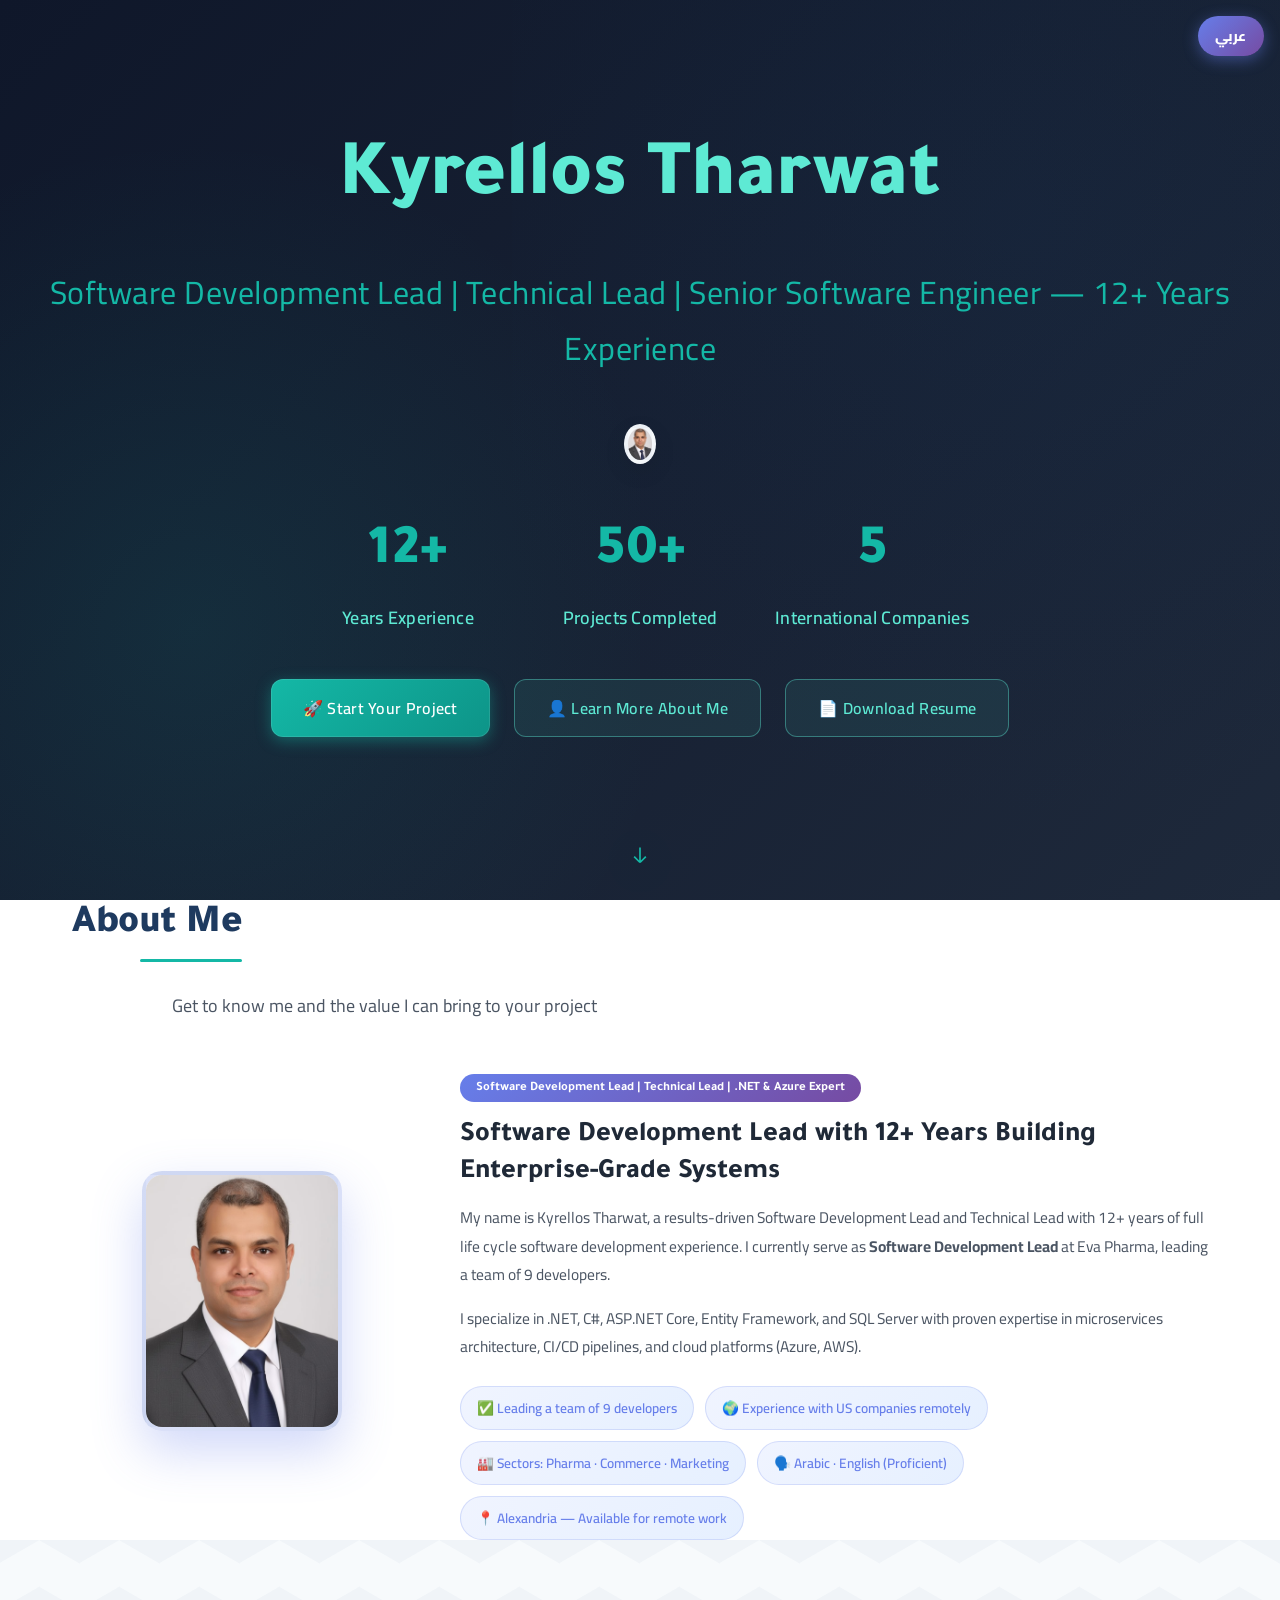
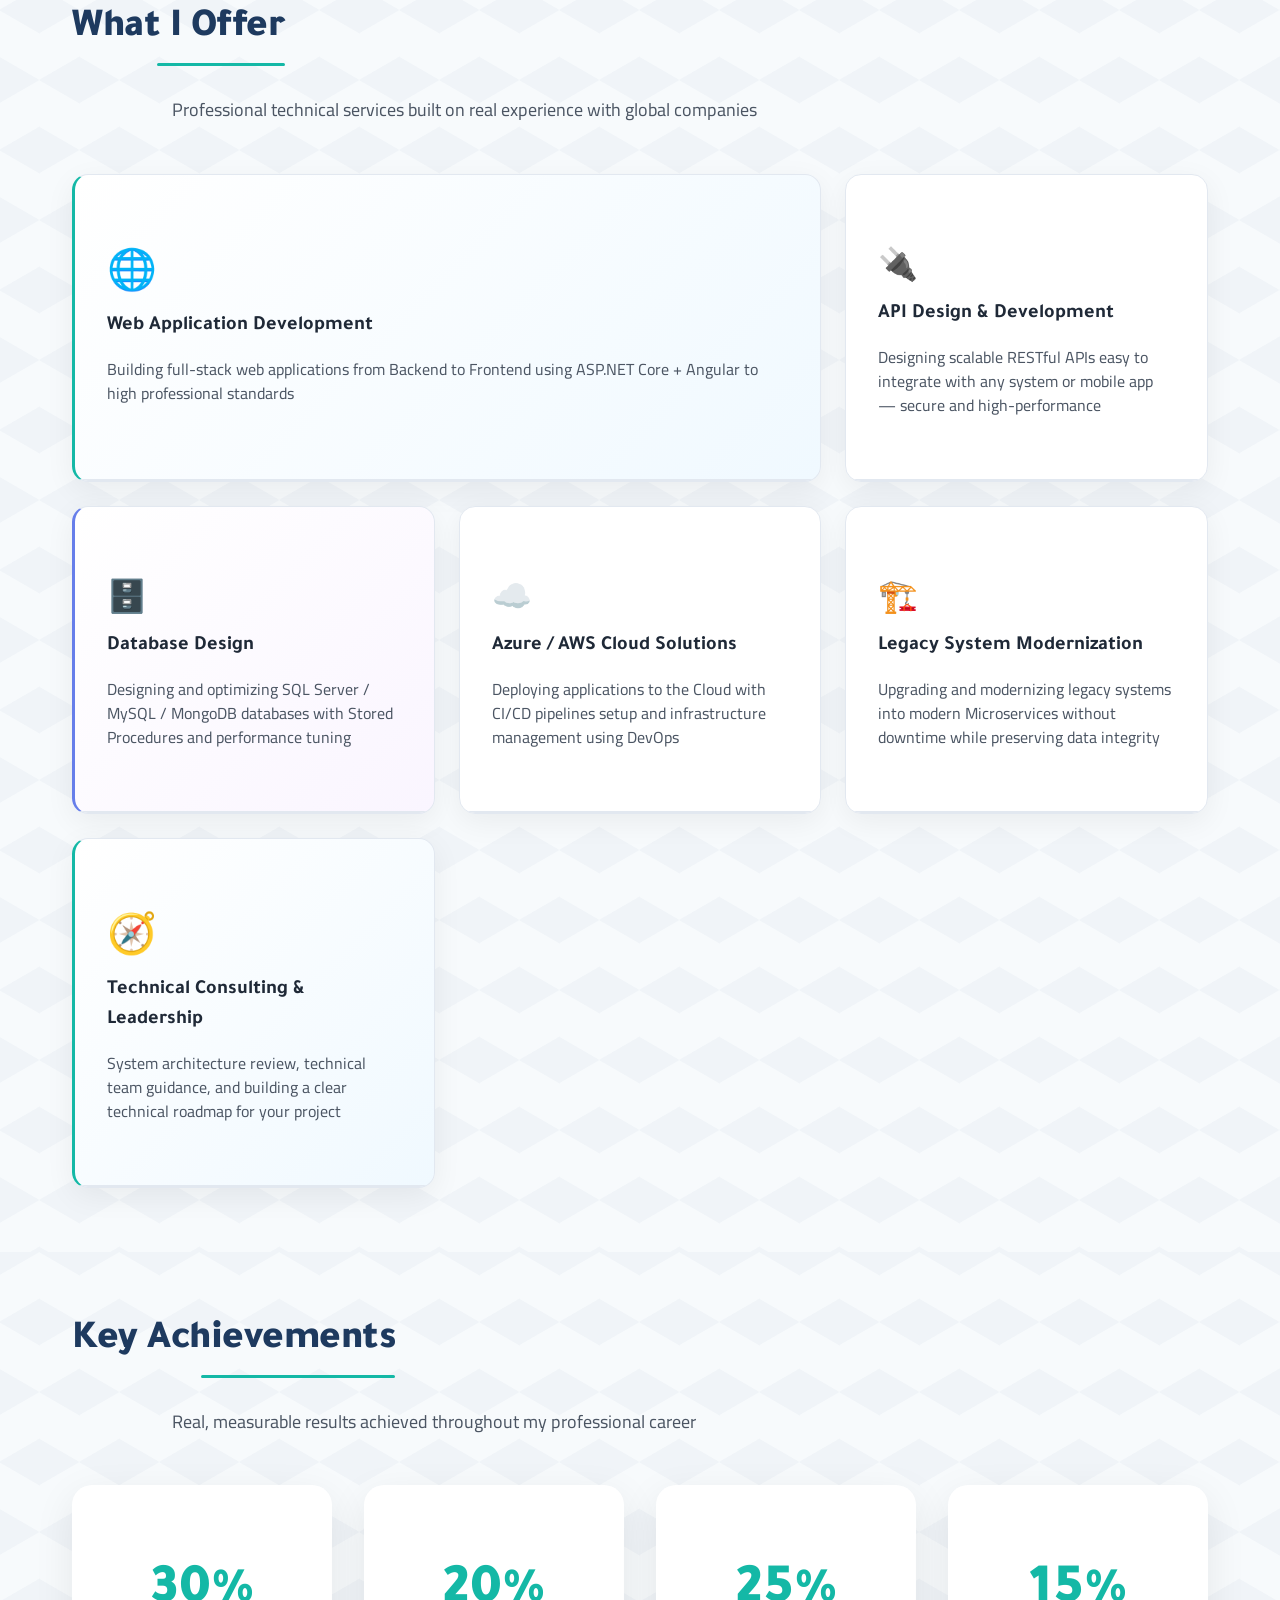
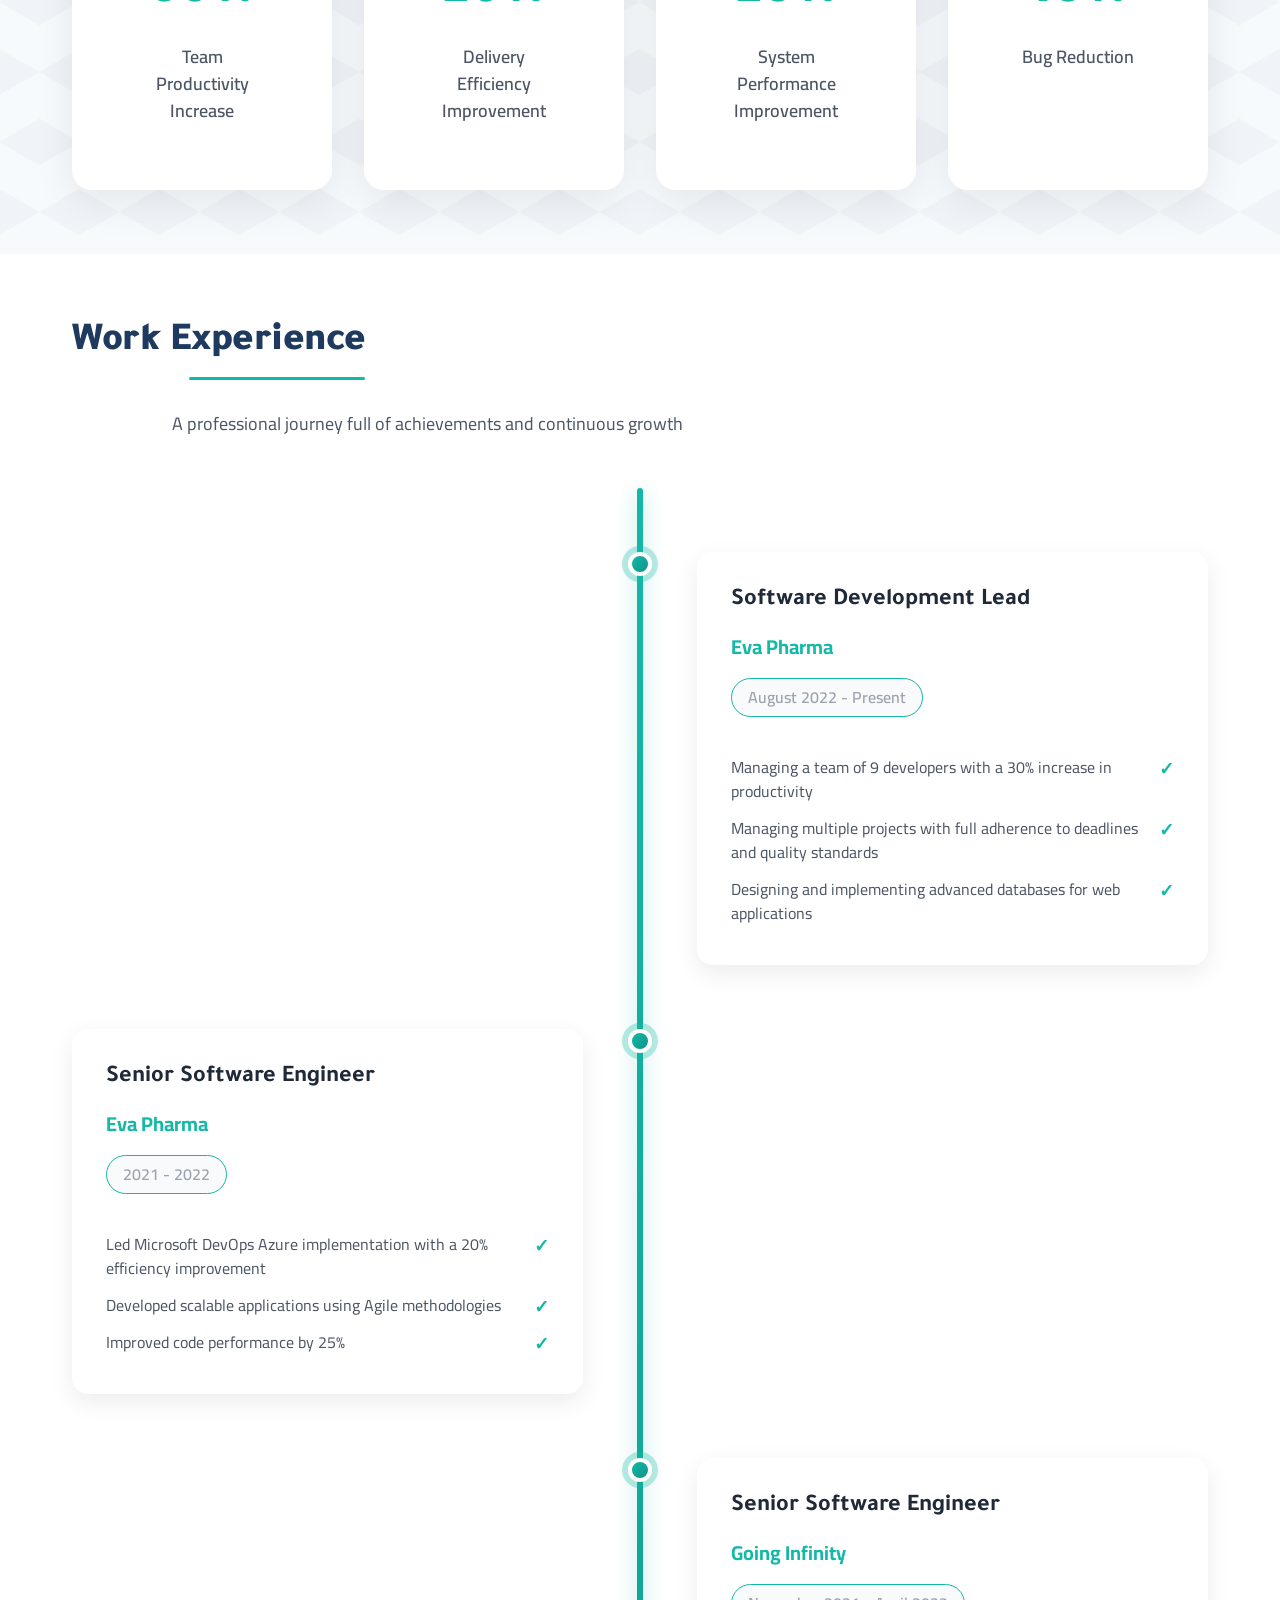
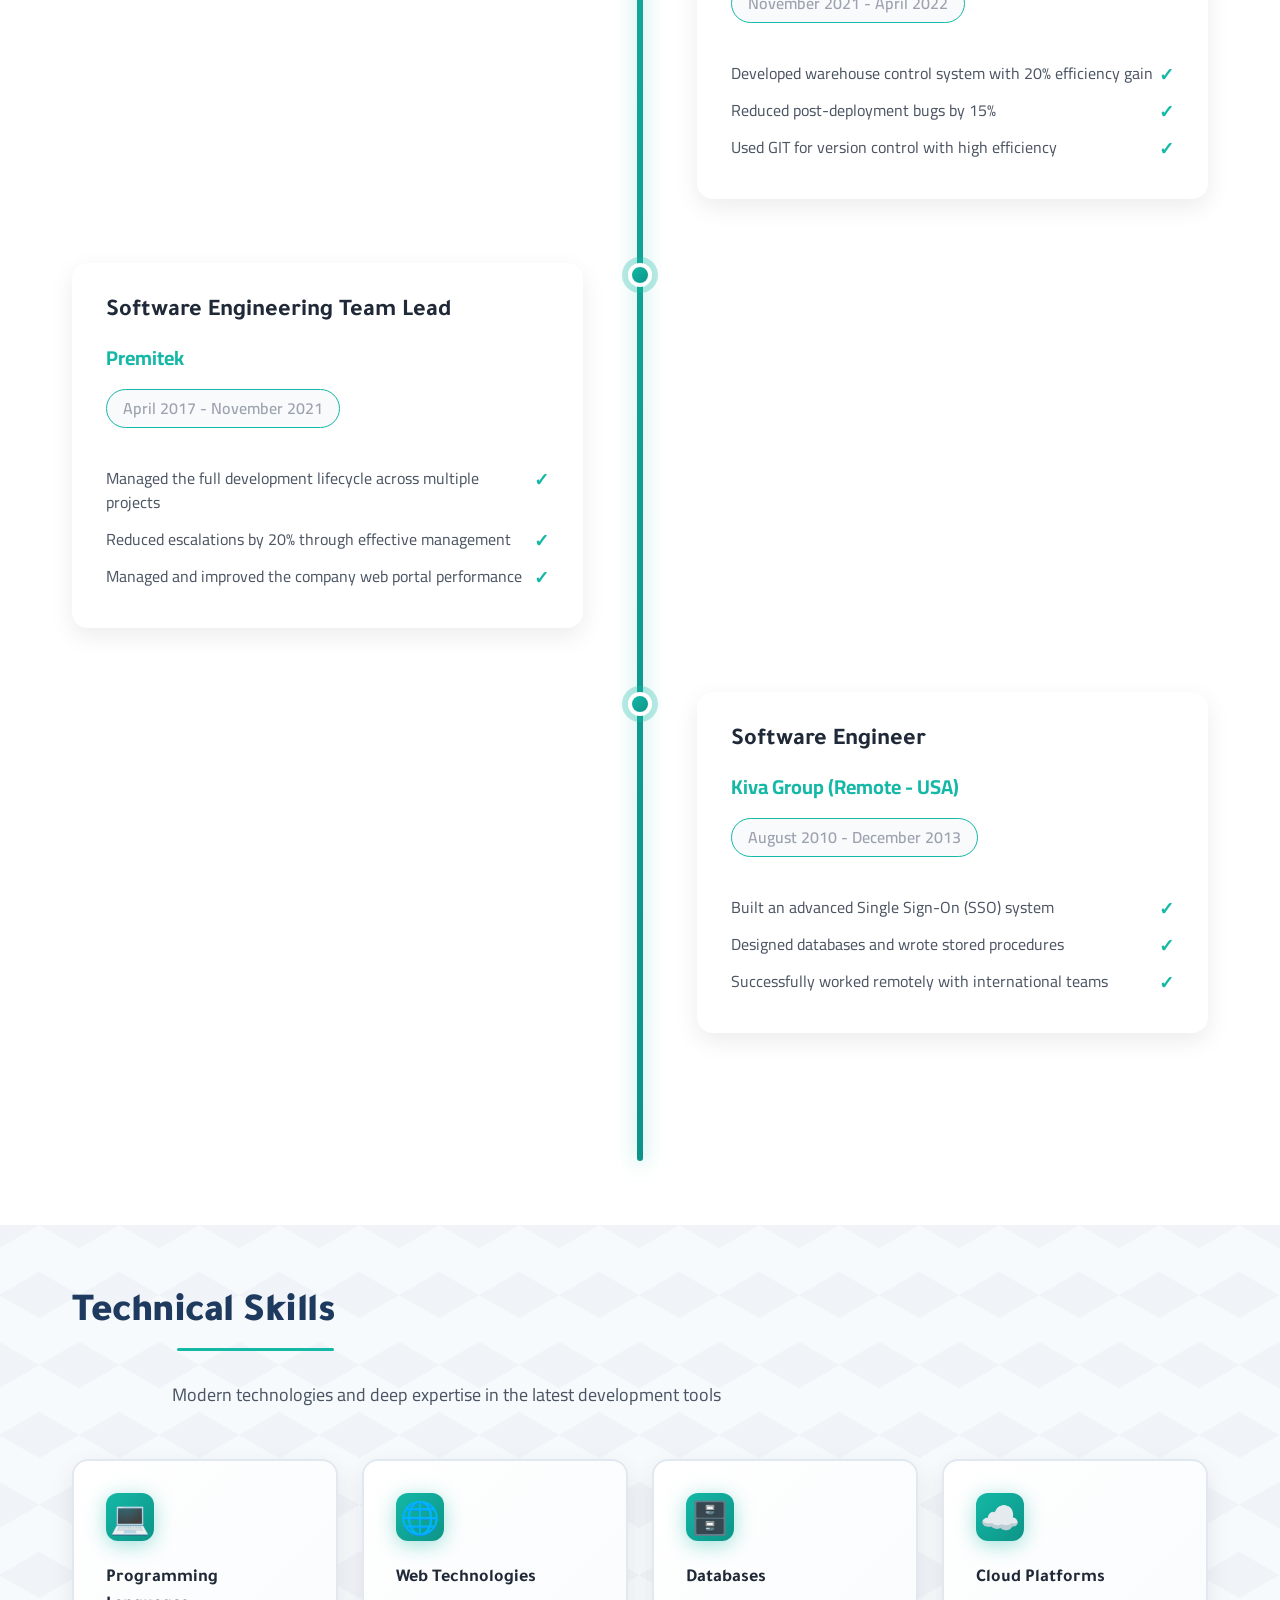
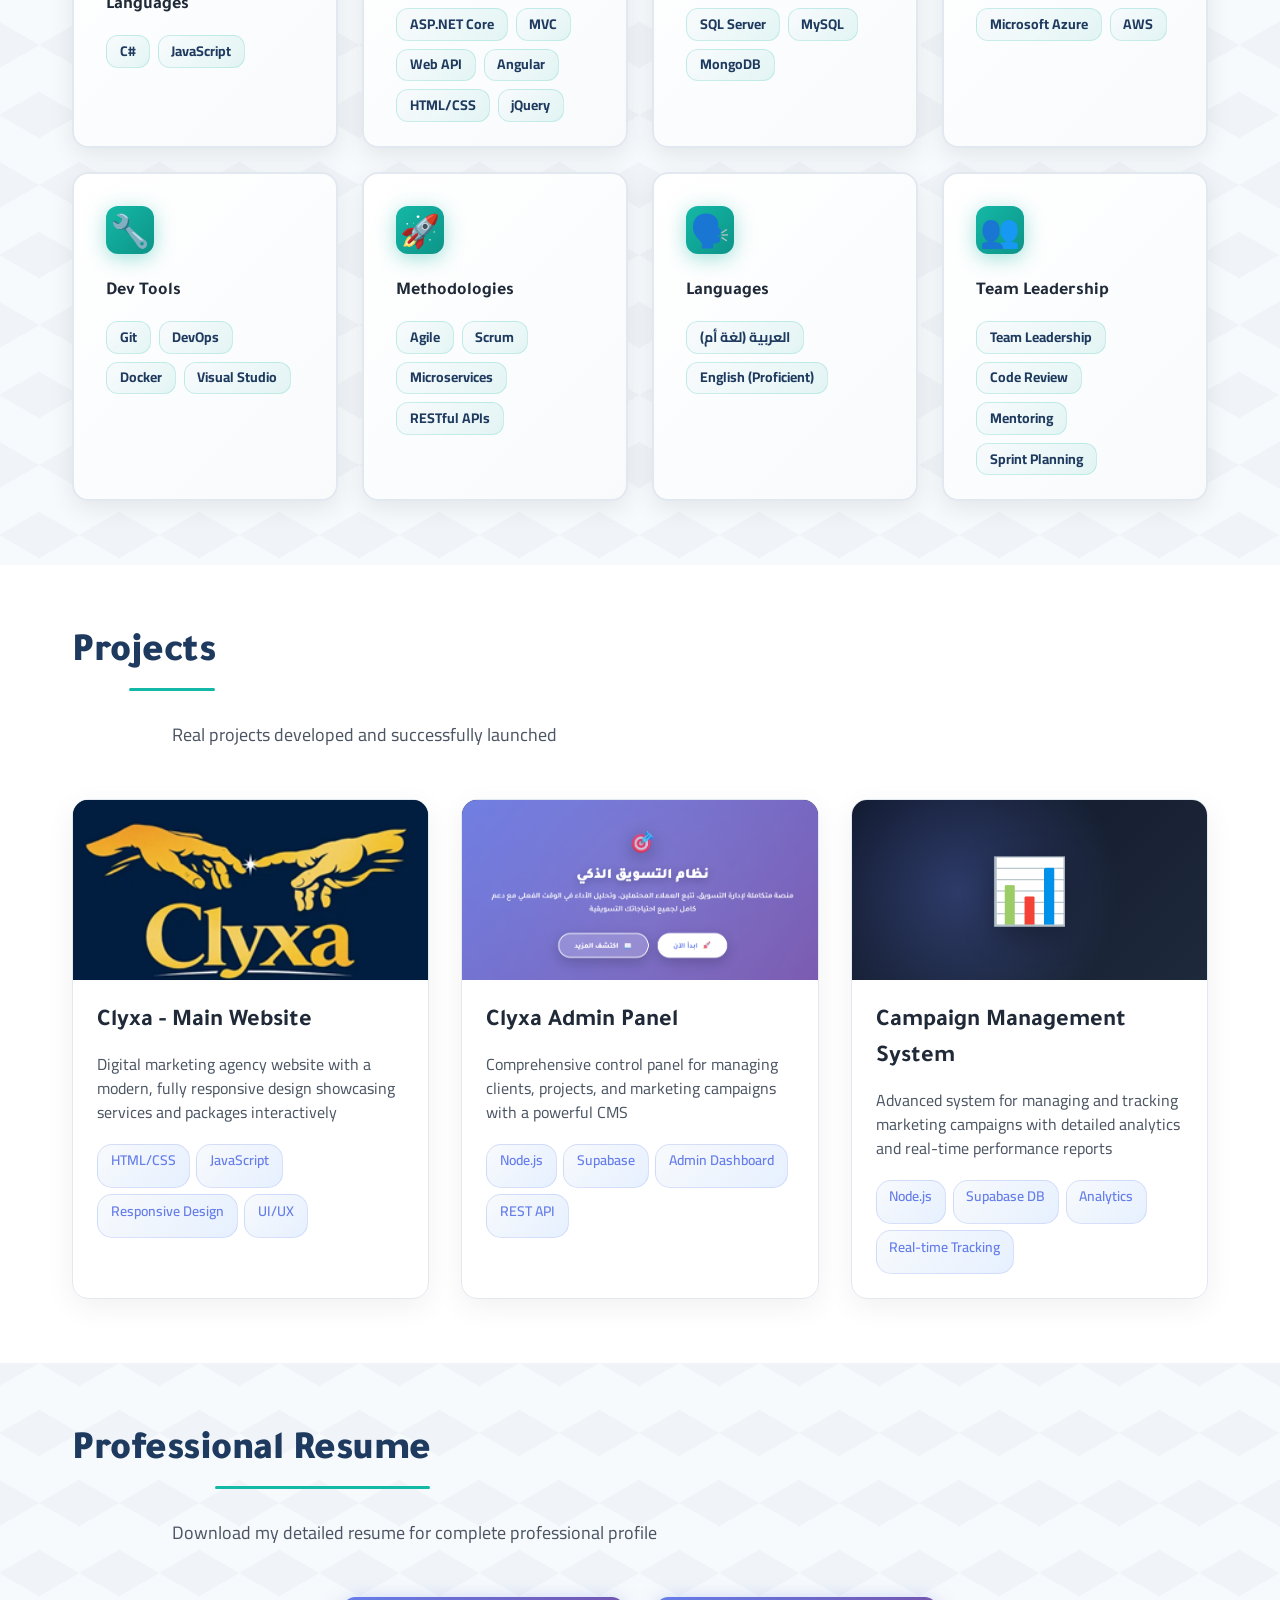
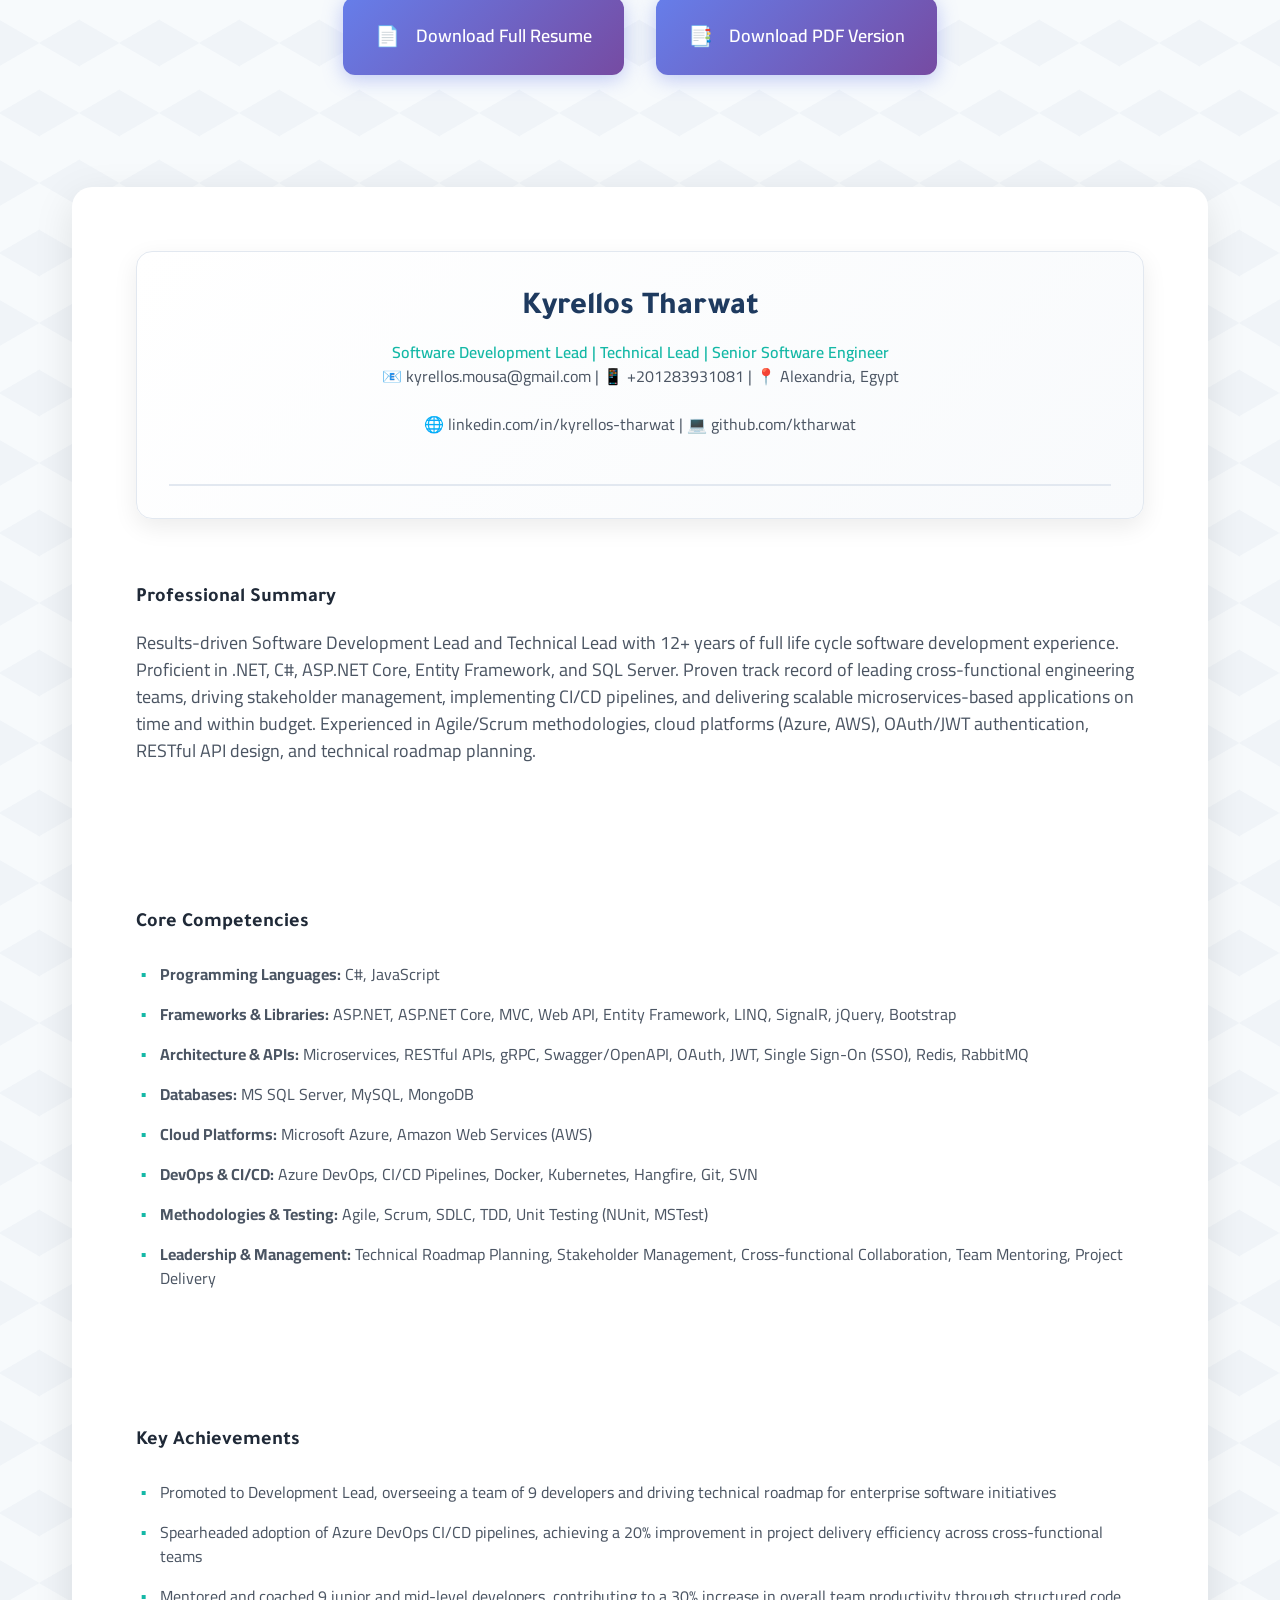
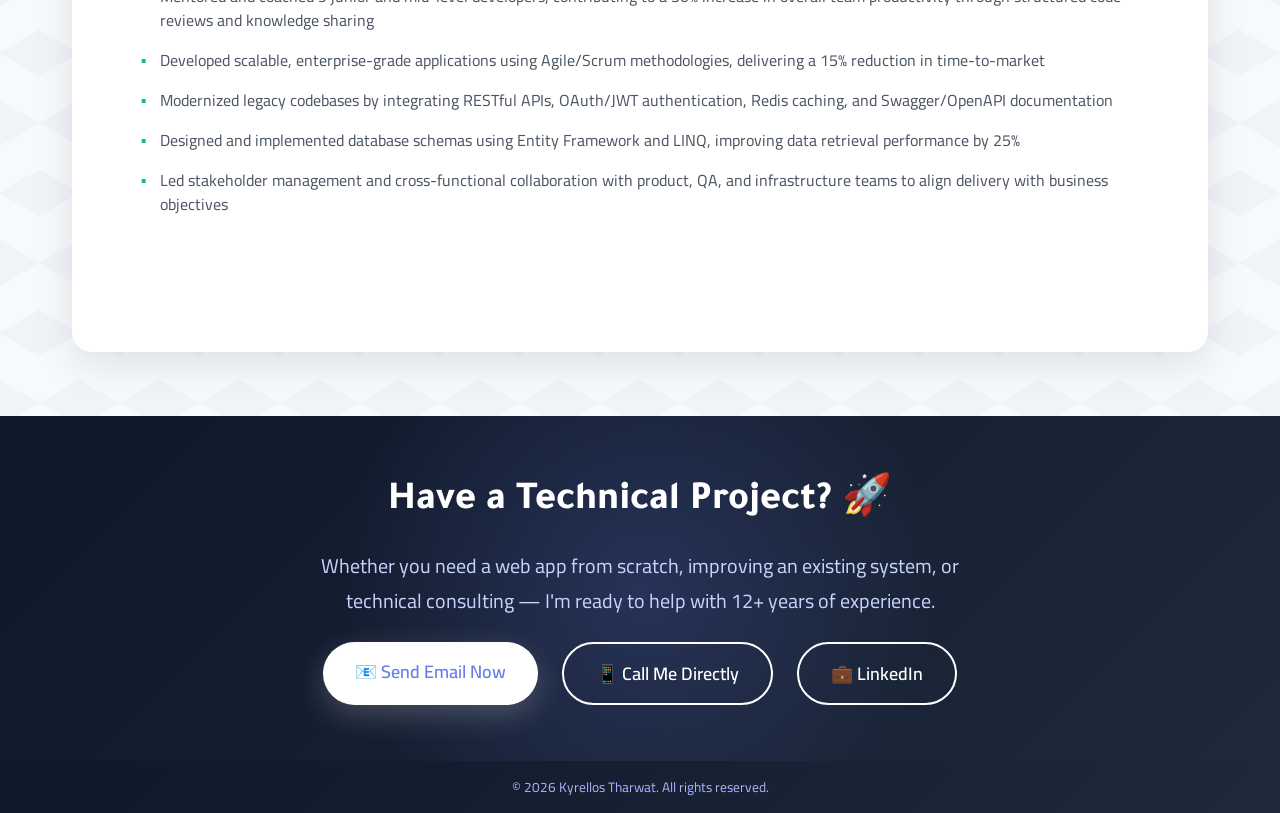
==== index.html @ d569a68e "Rename portfolio.html to index.html for GitHub Pages deployment - Remove gh-pages branch - Configure" ====
<!DOCTYPE html>
<html lang="en" dir="ltr">
<head>
    <meta charset="UTF-8">
    <meta name="viewport" content="width=device-width, initial-scale=1.0">
    <title>Kyrellos Tharwat - Software Engineer</title>
    <link rel="preconnect" href="https://fonts.googleapis.com">
    <link rel="preconnect" href="https://fonts.gstatic.com" crossorigin>
    <link href="https://fonts.googleapis.com/css2?family=Cairo:wght@300;400;600;700;900&family=Tajawal:wght@300;400;500;700;800&display=swap" rel="stylesheet">
    <style>
        * {
            margin: 0;
            padding: 0;
            box-sizing: border-box;
        }

        /* Skip Link - Accessibility */
        .skip-link {
            position: absolute;
            top: -100%;
            left: 50%;
            transform: translateX(-50%);
            background: var(--primary-gradient);
            color: var(--white);
            padding: 0.75rem 1.5rem;
            border-radius: 0 0 var(--radius-md) var(--radius-md);
            font-weight: 600;
            text-decoration: none;
            z-index: 10000;
            transition: top 0.3s ease;
            box-shadow: var(--shadow-accent);
        }
        
        .skip-link:focus {
            top: 0;
            outline: none;
        }

        /* Typography System */
        :root {
            /* Font Families */
            --font-primary: 'Cairo', sans-serif;
            --font-display: 'Tajawal', sans-serif;
            
            /* Type Scale - Fluid with clamp */
            --text-xs: clamp(0.75rem, 0.7rem + 0.25vw, 0.875rem);
            --text-sm: clamp(0.875rem, 0.8rem + 0.375vw, 1rem);
            --text-base: clamp(1rem, 0.9rem + 0.5vw, 1.125rem);
            --text-lg: clamp(1.125rem, 1rem + 0.625vw, 1.25rem);
            --text-xl: clamp(1.25rem, 1.1rem + 0.75vw, 1.5rem);
            --text-2xl: clamp(1.5rem, 1.3rem + 1vw, 2rem);
            --text-3xl: clamp(2rem, 1.7rem + 1.5vw, 2.5rem);
            --text-4xl: clamp(2.5rem, 2rem + 2.5vw, 3.5rem);
            --text-5xl: clamp(3.5rem, 2.8rem + 3.5vw, 5rem);
            
            /* Font Weights */
            --font-light: 300;
            --font-normal: 400;
            --font-medium: 600;
            --font-semibold: 700;
            --font-bold: 800;
            --font-black: 900;
            
            /* Line Heights */
            --leading-tight: 1.25;
            --leading-normal: 1.5;
            --leading-relaxed: 1.75;
            
            /* Spacing System */
            --space-xs: 0.5rem;
            --space-sm: 1rem;
            --space-md: 1.5rem;
            --space-lg: 2rem;
            --space-xl: 3rem;
            --space-2xl: 4rem;
            --space-3xl: 6rem;
            
            /* Border Radius System */
            --radius-sm: 8px;
            --radius-md: 12px;
            --radius-lg: 16px;
            --radius-xl: 20px;
            --radius-2xl: 24px;
            --radius-full: 50%;
            
            /* Shadow System */
            --shadow-sm: 0 1px 2px rgba(0, 0, 0, 0.05);
            --shadow-md: 0 4px 6px rgba(0, 0, 0, 0.07);
            --shadow-lg: 0 8px 25px rgba(0, 0, 0, 0.08);
            --shadow-xl: 0 12px 40px rgba(0, 0, 0, 0.1);
            --shadow-2xl: 0 18px 48px rgba(0, 0, 0, 0.12);
            --shadow-accent: 0 4px 20px rgba(102, 126, 234, 0.4);
            --shadow-teal: 0 4px 20px rgba(20, 184, 166, 0.4);
            --shadow-hover: 0 8px 30px rgba(20, 184, 166, 0.15);
            
            /* Additional Color Tokens */
            --error-color: #dc2626;
            --error-bg: #fef2f2;
            --warning-color: #f59e0b;
            --warning-bg: #fef3c7;
            --success-color: #10b981;
            --success-bg: #d1fae5;
            
            /* Size Tokens */
            --size-xs: clamp(0.75rem, 0.7rem + 0.25vw, 0.875rem);
            --size-sm: clamp(1rem, 0.9rem + 0.5vw, 1.25rem);
            --size-md: clamp(1.5rem, 1.3rem + 1vw, 2rem);
            --size-lg: clamp(2rem, 1.7rem + 1.5vw, 2.5rem);
            --size-xl: clamp(3rem, 2.5rem + 2.5vw, 4rem);
            
            /* Color System */
            --primary-purple: #667eea;
            --primary-blue: #764ba2;
            --primary-navy: #1e3a5f;
            --accent-teal: #14b8a6;
            --accent-light: #5eead4;
            --white: #ffffff;
            --text-primary: #1f2937;
            --text-secondary: #4b5563;
            --text-light: #9ca3af;
            --bg-light: #f8fafc;
            --border-color: #e2e8f0;
            
            /* Gradients */
            --gradient-accent: linear-gradient(135deg, var(--accent-teal) 0%, #0d9488 100%);
            --primary-gradient: linear-gradient(135deg, var(--primary-purple) 0%, var(--primary-blue) 100%);
            --dark-gradient: linear-gradient(135deg, #0f172a 0%, #1e293b 100%);
        }

        body {
            font-family: var(--font-primary);
            line-height: var(--leading-normal);
            color: var(--text-primary);
            background: var(--white);
            overflow-x: hidden;
            font-size: var(--text-base);
        }

        /* Hero Section */
        .hero {
            background: var(--dark-gradient);
            min-height: 100vh;
            display: flex;
            align-items: center;
            justify-content: center;
            position: relative;
            overflow: hidden;
            padding: var(--space-lg) var(--space-lg) var(--space-2xl);
        }

        .hero::before,
        .hero::after {
            pointer-events: none;
        }

        .hero::before {
            content: '';
            position: absolute;
            top: -50%;
            right: -20%;
            width: 80%;
            height: 150%;
            background: radial-gradient(circle, rgba(20, 54, 93, 0.15) 0%, transparent 70%);
            animation: float 20s ease-in-out infinite;
        }

        .hero::after {
            content: '';
            position: absolute;
            bottom: -30%;
            left: -20%;
            width: 70%;
            height: 120%;
            background: radial-gradient(circle, rgba(20, 184, 166, 0.1) 0%, transparent 70%);
            animation: float 25s ease-in-out infinite reverse;
        }

        @keyframes float {
            0%, 100% { transform: translate(0, 0) rotate(0deg); }
            25% { transform: translate(5%, 5%) rotate(1deg); }
            50% { transform: translate(0, 10%) rotate(2deg); }
            75% { transform: translate(-5%, 5%) rotate(1deg); }
        }

        @media (prefers-reduced-motion: reduce) {
            .hero::before,
            .hero::after {
                animation: none;
            }
            * {
                animation-duration: 0.01ms !important;
                animation-iteration-count: 1 !important;
                transition-duration: 0.01ms !important;
            }
        }

        .hero-content {
            max-width: 1200px;
            text-align: center;
            position: relative;
            z-index: 10;
            animation: fadeInUp 1s ease-out;
            will-change: transform, opacity;
        }

        @keyframes fadeInUp {
            from {
                opacity: 0;
                transform: translateY(30px);
            }
            to {
                opacity: 1;
                transform: translateY(0);
            }
        }

        .hero img {
            width: var(--size-md);
            height: var(--size-lg);
            border-radius: 50%;
            margin: var(--space-sm) auto;
            display: block;
            border: 4px solid rgba(255, 255, 255, 0.2);
            box-shadow: var(--shadow-lg);
            object-fit: cover;
            transition: all 0.3s ease;
        }

        .hero img:hover {
            transform: translateY(-1px);
            box-shadow: var(--shadow-xl);
        }

        .hero h1 {
            color: var(--accent-light);
            font-size: var(--text-5xl);
            font-weight: var(--font-black);
            line-height: var(--leading-tight);
            margin-bottom: var(--space-lg);
            animation: entrance 1.2s ease-out;
            font-family: var(--font-display);
        }

        @keyframes entrance {
            from {
                opacity: 0;
                transform: translateY(50px);
            }
            to {
                opacity: 1;
                transform: translateY(0);
            }
        }

        .hero .subtitle {
            font-size: var(--text-2xl);
            color: var(--accent-teal);
            margin-bottom: var(--space-xl);
            font-weight: var(--font-normal);
            opacity: 0;
            animation: fadeIn 1s ease-out 0.4s forwards;
            letter-spacing: 0.5px;
            line-height: var(--leading-relaxed);
        }

        @keyframes fadeIn {
            to { opacity: 1; }
        }

        .hero .stats {
            display: flex;
            justify-content: center;
            gap: var(--space-lg);
            flex-wrap: wrap;
            margin: var(--space-xl) 0;
            opacity: 0;
            animation: statsEntrance 1s ease-out 0.8s forwards;
        }

        @keyframes statsEntrance {
            from {
                opacity: 0;
                transform: translateY(40px);
            }
            to {
                opacity: 1;
                transform: translateY(0);
            }
        }

        .stat-item {
            text-align: center;
            min-width: 0;
            flex: 1;
            max-width: 200px;
        }

        .stat-number {
            font-size: var(--text-4xl);
            font-weight: var(--font-black);
            color: var(--accent-teal);
            font-family: var(--font-display);
            display: block;
            margin-bottom: var(--space-xs);
        }

        .stat-label {
            color: var(--accent-light);
            font-size: var(--text-base);
            margin-top: var(--space-xs);
            font-weight: var(--font-medium);
            letter-spacing: 0.3px;
        }

        .scroll-indicator {
            position: absolute;
            bottom: var(--space-lg);
            left: 50%;
            transform: translateX(-50%);
            animation: bounce 1.5s ease-out infinite alternate;
            z-index: 20;
            cursor: pointer;
            background: none;
            border: none;
            padding: 0;
        }
        
        .scroll-indicator:focus {
            outline: 2px solid var(--accent-teal);
            outline-offset: var(--space-xs);
        }

        @keyframes bounce {
            0% { transform: translateX(-50%) translateY(0); opacity: 1; }
            100% { transform: translateX(-50%) translateY(8px); opacity: 0.6; }
        }

        .scroll-indicator svg {
            width: var(--size-sm);
            height: var(--size-sm);
            stroke: var(--accent-teal);
            filter: drop-shadow(var(--shadow-teal));
        }

        /* Text Overflow Handling */
        .text-truncate {
            overflow: hidden;
            text-overflow: ellipsis;
            white-space: nowrap;
        }

        .text-clamp {
            display: -webkit-box;
            display: -moz-box;
            display: box;
            -webkit-line-clamp: 2;
            -moz-line-clamp: 2;
            line-clamp: 2;
            -webkit-box-orient: vertical;
            -moz-box-orient: vertical;
            box-orient: vertical;
            overflow: hidden;
        }

        .text-wrap {
            word-wrap: break-word;
            overflow-wrap: break-word;
            hyphens: auto;
        }

        /* Hardening: Text Overflow Protection */
        .job-title, .company, .service-title, .project-title, .skill-name {
            overflow-wrap: break-word;
            word-wrap: break-word;
            hyphens: auto;
            min-width: 0;
        }

        /* Hardening: i18n Text Expansion Support */
        .hero-btn, .btn, .service-card, .skill-tag, .project-tag {
            min-width: fit-content;
        }

        .hero-buttons, .cta-buttons {
            flex-wrap: wrap;
            gap: var(--space-sm);
        }

        /* Component Pattern Consistency */
        .card-base {
            background: var(--white);
            border-radius: var(--radius-lg);
            padding: var(--space-lg);
            box-shadow: var(--shadow-lg);
            border: 1px solid var(--border-color);
            transition: all 0.4s cubic-bezier(0.175, 0.885, 0.32, 1.275);
            position: relative;
            overflow: hidden;
            transform: translateY(0);
            will-change: transform, box-shadow;
        }

        .card-base:hover {
            transform: translateY(-4px);
            box-shadow: 0 18px 42px rgba(20, 184, 166, 0.15);
            border-color: var(--accent-teal);
        }

        .card-base:focus-visible {
            outline: 2px solid var(--accent-teal);
            outline-offset: 2px;
        }

        .card-gradient {
            background: linear-gradient(135deg, var(--white) 0%, var(--bg-light) 100%);
        }

        .card-accent-left {
            border-left: 3px solid var(--accent-teal);
        }

        .card-accent-left.purple {
            border-left-color: var(--primary-purple);
        }

        .card-accent-top {
            border-top: 3px solid var(--accent-teal);
        }

        .card-accent-top.purple {
            border-top-color: var(--primary-purple);
        }

        /* Hardening: RTL Layout Resilience */
        [dir="rtl"] .section-title::after {
            right: auto;
            left: 0;
        }

        [dir="rtl"] .timeline-item:nth-child(even) .timeline-content {
            margin-right: 0;
            margin-left: auto;
        }

        [dir="rtl"] .timeline-item:nth-child(odd) .timeline-content {
            margin-left: 0;
            margin-right: auto;
        }

        [dir="rtl"] .service-card,
        [dir="rtl"] .skill-card {
            border-left: none;
            border-right: 3px solid var(--accent-teal);
        }

        [dir="rtl"] .service-card:nth-child(3) {
            border-right-color: var(--primary-purple);
        }

        /* Hardening: Image Error States */
        img {
            background: linear-gradient(135deg, var(--bg-light) 0%, var(--border-color) 100%);
            color: transparent;
        }

        img[alt]::before {
            content: attr(alt);
            display: block;
            padding: var(--space-sm);
            font-size: var(--text-sm);
            color: var(--text-secondary);
            text-align: center;
        }

        /* Hardening: Content Constraints */
        .container {
            max-width: 1200px;
            margin: 0 auto;
            padding: 0 var(--space-lg);
            width: 100%;
        }

        section {
            padding: var(--space-2xl) 0;
        }

        /* Hardening: Focus Visible for Accessibility */
        :focus:not(:focus-visible) {
            outline: none;
        }

        :focus-visible {
            outline: 2px solid var(--accent-teal);
            outline-offset: 2px;
        }

        /* Hardening: Print Styles */
        @media print {
            .hero::before, .hero::after,
            .scroll-indicator, #lang-toggle,
            .bg-pattern {
                display: none !important;
            }
            
            .hero {
                min-height: auto;
                padding: 2rem;
                background: white;
                color: black;
            }
            
            .hero h1, .hero .subtitle {
                color: black;
            }
            
            .timeline-content, .skill-card, .achievement-card {
                break-inside: avoid;
                box-shadow: none;
                border: 1px solid var(--border-color);
            }
        }

        /* Hardening: High Contrast Mode Support */
        @media (prefers-contrast: high) {
            :root {
                --accent-teal: #0d9488;
                --accent-light: #14b8a6;
                --primary-purple: #5b21b6;
                --primary-blue: #4338ca;
            }
            
            .hero-btn-outline, .btn-outline {
                border-width: 3px;
            }
            
            .skill-card, .achievement-card, .timeline-content {
                border: 2px solid currentColor;
            }
        }

        /* Hardening: Safe Area Support for Notch Devices */
        @supports (padding: max(0px)) {
            .hero, .container {
                padding-left: max(var(--space-lg), env(safe-area-inset-left));
                padding-right: max(var(--space-lg), env(safe-area-inset-right));
            }
        }

        /* Error States */
        .error-message, .loading-error {
            color: var(--error-color);
            background: var(--error-bg);
            border: 1px solid var(--error-color);
            border-radius: var(--radius-sm);
            padding: var(--space-sm);
            margin: var(--space-sm) 0;
            font-size: var(--text-sm);
            display: flex;
            align-items: center;
            gap: var(--space-xs);
        }

        .loading-error {
            background: var(--bg-light);
            border-color: var(--text-light);
            color: var(--text-secondary);
        }

        .loading-skeleton {
            background: linear-gradient(90deg, var(--bg-light) 25%, var(--border-color) 50%, var(--bg-light) 75%);
            background-size: 200% 100%;
            border-radius: var(--radius-sm);
            animation: skeleton-loading 1.5s ease-in-out infinite;
        }

        @keyframes skeleton-loading {
            0% { background-position: 200% 0; }
            100% { background-position: -200% 0; }
        }

        .section-header {
            text-align: left;
            margin-bottom: var(--space-xl);
            max-width: 800px;
        }
        
        @media (max-width: 768px) {
            .section-header {
                text-align: center;
                margin-left: auto;
                margin-right: auto;
            }
        }

        .section-title {
            font-size: var(--text-3xl);
            font-weight: var(--font-black);
            color: var(--primary-navy);
            margin-bottom: var(--space-md);
            font-family: var(--font-display);
            position: relative;
            display: inline-block;
            letter-spacing: -0.5px;
            line-height: var(--leading-tight);
        }

        .section-title::after {
            content: '';
            position: absolute;
            bottom: -12px;
            right: 0;
            width: 60%;
            height: 3px;
            background: var(--accent-teal);
            border-radius: 2px;
            transform: scaleX(0);
            animation: titleUnderline 0.6s ease-out forwards;
        }

        @keyframes titleUnderline {
            to { transform: scaleX(1); }
        }

        /* Resume Section Styling */
        .resume-section {
            padding: var(--space-2xl) 0;
        }

        .resume-content {
            display: grid;
            grid-template-columns: 1fr;
            gap: var(--space-2xl);
            margin-top: var(--space-xl);
        }

        /* Resume Download Buttons */
        .resume-download-section {
            display: flex;
            gap: var(--space-lg);
            justify-content: center;
            margin-bottom: var(--space-xl);
            flex-wrap: wrap;
        }

        .resume-download {
            display: inline-flex;
            align-items: center;
            gap: var(--space-sm);
            padding: var(--space-md) var(--space-lg);
            background: var(--primary-gradient);
            color: var(--white);
            text-decoration: none;
            border-radius: var(--radius-md);
            font-weight: 600;
            font-family: 'Cairo', sans-serif;
            transition: all 0.3s ease;
            box-shadow: var(--shadow-accent);
            min-height: 44px;
            min-width: fit-content;
        }

        .resume-download:hover {
            transform: translateY(-2px);
            box-shadow: var(--shadow-accent);
        }

        .resume-download:focus-visible {
            outline: 2px solid var(--accent-teal);
            outline-offset: var(--space-xs);
        }

        .resume-icon {
            font-size: var(--size-sm);
        }

        .resume-preview {
            background: var(--white);
            border-radius: var(--radius-xl);
            padding: var(--space-2xl);
            box-shadow: var(--shadow-xl);
        }

        .resume-card {
            background: linear-gradient(135deg, var(--white) 0%, var(--bg-light) 100%);
            border-radius: var(--radius-lg);
            padding: var(--space-lg);
            border: 1px solid var(--border-color);
            box-shadow: var(--shadow-lg);
        }

        .resume-header {
            text-align: center;
            padding-bottom: var(--space-md);
            border-bottom: 2px solid var(--border-color);
        }

        .resume-header h3 {
            font-size: var(--text-2xl);
            font-weight: var(--font-bold);
            color: var(--primary-navy);
            margin-bottom: var(--space-xs);
            font-family: var(--font-display);
        }

        .resume-title {
            color: var(--accent-teal);
            font-size: var(--text-sm);
            font-weight: var(--font-medium);
            margin: 0;
        }

        .resume-contact {
            color: var(--text-secondary);
            font-size: var(--text-sm);
            margin-bottom: var(--space-md);
        }

.resume-section h4 {
            font-size: var(--text-lg);
            font-weight: var(--font-semibold);
            color: var(--text-primary);
            margin-bottom: var(--space-sm);
            font-family: var(--font-display);
        }

        .resume-section p {
            color: var(--text-secondary);
            line-height: var(--leading-normal);
            margin-bottom: var(--space-sm);
            font-size: var(--text-base);
        }

        .resume-section ul {
            list-style: none;
            margin-left: var(--space-md);
        }

        .resume-section li {
            padding: var(--space-xs) 0;
            position: relative;
            color: var(--text-secondary);
            line-height: var(--leading-normal);
            font-size: var(--text-sm);
        }

        .resume-section li::before {
            content: '▪';
            position: absolute;
            left: -1.2rem;
            color: var(--accent-teal);
            font-weight: var(--font-bold);
        }

        .section-subtitle {
            color: var(--text-secondary);
            font-size: var(--text-base);
            max-width: 600px;
            margin: var(--space-sm) auto 0;
            line-height: var(--leading-relaxed);
        }

        /* Experience Timeline */
        .timeline {
            position: relative;
            padding: var(--space-2xl) 0;
        }

        .timeline::before {
            content: '';
            position: absolute;
            top: 0;
            right: 50%;
            width: 6px;
            height: 100%;
            background: var(--gradient-accent);
            border-radius: 3px;
            transform: translateX(50%);
            box-shadow: var(--shadow-teal);
        }

        .timeline-item {
            margin-bottom: var(--space-2xl);
            position: relative;
            opacity: 0;
            animation: slideIn 0.6s ease-out forwards;
            will-change: transform, opacity;
        }

        .timeline-item:nth-child(1) { animation-delay: 0.1s; }
        .timeline-item:nth-child(2) { animation-delay: 0.2s; }
        .timeline-item:nth-child(3) { animation-delay: 0.3s; }
        .timeline-item:nth-child(4) { animation-delay: 0.4s; }
        .timeline-item:nth-child(5) { animation-delay: 0.5s; }

        @keyframes slideIn {
            from {
                opacity: 0;
                transform: translateX(-30px);
            }
            to {
                opacity: 1;
                transform: translateX(0);
            }
        }

        .timeline-content {
            background: var(--white);
            padding: var(--space-lg);
            border-radius: var(--radius-lg);
            box-shadow: var(--shadow-lg);
            width: 45%;
            position: relative;
            transition: all 0.4s cubic-bezier(0.175, 0.885, 0.32, 1.275);
            border: 2px solid transparent;
            transform: translateY(0);
            will-change: transform, box-shadow;
        }

        .timeline-content:hover {
            transform: translateY(-6px);
            box-shadow: var(--shadow-2xl);
            border-color: var(--accent-teal);
        }

        .timeline-item:nth-child(even) .timeline-content {
            margin-right: auto;
        }

        .timeline-item:nth-child(odd) .timeline-content {
            margin-left: auto;
        }

        .timeline-dot {
            position: absolute;
            top: 0;
            right: 50%;
            transform: translateX(50%);
            width: 24px;
            height: 24px;
            background: var(--gradient-accent);
            border-radius: 50%;
            border: 4px solid var(--white);
            box-shadow: 0 0 0 6px rgba(20, 184, 166, 0.3);
            z-index: 10;
        }

        .job-title {
            font-size: var(--text-xl);
            font-weight: var(--font-semibold);
            color: var(--text-primary);
            margin-bottom: var(--space-sm);
            font-family: var(--font-display);
            line-height: var(--leading-tight);
        }

        .company {
            font-size: var(--text-lg);
            color: var(--accent-teal);
            font-weight: var(--font-semibold);
            margin-bottom: var(--space-sm);
        }

        .duration {
            font-size: var(--text-sm);
            color: var(--text-light);
            margin-bottom: var(--space-sm);
            display: inline-block;
            background: var(--bg-light);
            padding: 0.4rem var(--space-sm);
            border-radius: 20px;
            font-weight: var(--font-medium);
            border: 1px solid var(--accent-teal);
        }

        .achievements {
            list-style: none;
            margin-top: var(--space-sm);
        }

        .achievements li {
            padding: 0.4rem 0;
            padding-right: 1.3rem;
            position: relative;
            color: var(--text-secondary);
            line-height: var(--leading-normal);
            font-size: var(--text-sm);
        }

        .achievements li::before {
            content: '✓';
            position: absolute;
            right: 0;
            color: var(--accent-teal);
            font-weight: var(--font-black);
            font-size: var(--text-base);
        }

        /* Skills Section */
        .skills-grid {
            display: grid;
            grid-template-columns: repeat(4, 1fr);
            gap: var(--space-md);
            margin-top: var(--space-lg);
        }

        @media (max-width: 900px) {
            .skills-grid { grid-template-columns: repeat(2, 1fr); }
        }
        @media (max-width: 480px) {
            .skills-grid { grid-template-columns: 1fr; }
        }

        .skill-card {
            background: linear-gradient(135deg, var(--white) 0%, var(--bg-light) 100%);
            padding: var(--space-lg) var(--space-lg) var(--space-md);
            border-radius: var(--radius-lg);
            box-shadow: var(--shadow-lg);
            border: 2px solid var(--border-color);
            transition: all 0.4s cubic-bezier(0.175, 0.885, 0.32, 1.275);
            position: relative;
            overflow: hidden;
            transform: translateY(0);
            will-change: transform, box-shadow;
        }

        .skill-card::before {
            content: '';
            position: absolute;
            top: 0;
            right: 0;
            width: 100%;
            height: 4px;
            background: var(--gradient-accent);
            transform: scaleX(0);
            transform-origin: right;
            transition: transform 0.4s cubic-bezier(0.175, 0.885, 0.32, 1.275);
        }

        .skill-card:hover::before {
            transform: scaleX(1);
        }

        .skill-card:focus {
            outline: 2px solid var(--accent-teal);
            outline-offset: 2px;
        }

        .skill-card:hover {
            transform: translateY(-4px);
            box-shadow: var(--shadow-hover);
            border-color: var(--accent-teal);
        }

        .project-icon {
            font-size: var(--size-md);
            position: relative;
            z-index: 1;
            filter: drop-shadow(var(--shadow-lg));
        }

        .project-screenshot {
            width: 100%;
            height: 100%;
            object-fit: cover;
            position: absolute;
            top: 0;
            right: 0;
            z-index: 2;
        }

        .skill-icon {
            width: 48px;
            height: 48px;
            background: var(--gradient-accent);
            border-radius: var(--radius-md);
            display: flex;
            align-items: center;
            justify-content: center;
            margin-bottom: var(--space-md);
            font-size: var(--size-md);
            box-shadow: var(--shadow-teal);
        }

        .skill-name {
            font-size: var(--text-base);
            font-weight: var(--font-semibold);
            color: var(--text-primary);
            margin-bottom: var(--space-sm);
            font-family: var(--font-display);
        }

        .skill-items {
            display: flex;
            flex-wrap: wrap;
            gap: var(--space-xs);
        }

        .skill-tag {
            background: linear-gradient(135deg, var(--bg-light) 0%, rgba(20, 184, 166, 0.1) 100%);
            color: var(--primary-navy);
            padding: 0.3rem 0.8rem;
            border-radius: 12px;
            font-size: var(--text-xs);
            font-weight: var(--font-semibold);
            border: 1px solid rgba(20, 184, 166, 0.2);
            transition: all 0.3s cubic-bezier(0.175, 0.885, 0.32, 1.275);
        }

        .skill-tag:hover {
            background: var(--gradient-accent);
            color: var(--white);
            border-color: transparent;
            transform: translateY(-2px);
            box-shadow: 0 6px 16px rgba(20, 184, 166, 0.3);
        }

        /* Achievements Section */
        .achievements-grid {
            display: grid;
            grid-template-columns: repeat(auto-fit, minmax(250px, 1fr));
            gap: var(--space-lg);
            margin-top: var(--space-lg);
        }

        .achievement-card {
            background: var(--white);
            padding: var(--space-2xl);
            border-radius: 20px;
            text-align: center;
            box-shadow: 0 12px 40px rgba(0, 0, 0, 0.08);
            border: 2px solid transparent;
            transition: all 0.4s cubic-bezier(0.175, 0.885, 0.32, 1.275);
            position: relative;
            overflow: hidden;
            transform: translateY(0);
            will-change: transform, box-shadow;
        }

        .achievement-card::before {
            content: '';
            position: absolute;
            top: 0;
            right: 0;
            width: 100%;
            height: 100%;
            background: var(--gradient-accent);
            opacity: 0;
            transition: opacity 0.4s ease;
            z-index: 0;
        }

        .achievement-card:hover::before {
            opacity: 0.08;
        }

        .achievement-card:focus {
            outline: 2px solid var(--accent-teal);
            outline-offset: 2px;
        }

        .achievement-card:hover {
            border-color: var(--accent-teal);
            transform: translateY(-6px);
            box-shadow: 0 18px 48px rgba(20, 184, 166, 0.15);
        }

        .achievement-card > * {
            position: relative;
            z-index: 1;
        }

        .achievement-number {
            font-size: var(--text-4xl);
            font-weight: var(--font-black);
            color: var(--accent-teal);
            margin-bottom: 0.5rem;
            font-family: var(--font-display);
        }

        .achievement-label {
            color: var(--text-secondary);
            font-size: var(--text-base);
            font-weight: var(--font-medium);
        }

        /* Contact CTA */
        .cta-section {
            background: var(--dark-gradient);
            padding: 3.5rem 2rem;
            text-align: center;
            position: relative;
            overflow: hidden;
        }

        .cta-section::before {
            content: '';
            position: absolute;
            top: 50%;
            right: 50%;
            width: 600px;
            height: 600px;
            background: radial-gradient(circle, rgba(102, 126, 234, 0.2) 0%, transparent 70%);
            transform: translate(50%, -50%);
            animation: pulse 3s ease-in-out infinite;
        }

        @keyframes pulse {
            0%, 100% { transform: translate(50%, -50%) scale(1); }
            50% { transform: translate(50%, -50%) scale(1.05); }
        }

        .cta-content {
            position: relative;
            z-index: 10;
            max-width: 700px;
            margin: 0 auto;
        }

        .cta-title {
            font-size: var(--text-3xl);
            font-weight: var(--font-bold);
            color: var(--white);
            margin-bottom: 1rem;
            font-family: var(--font-display);
        }

        .cta-text {
            color: #c7d2fe;
            font-size: var(--text-lg);
            margin-bottom: 1.5rem;
            line-height: var(--leading-relaxed);
        }

        .cta-buttons {
            display: flex;
            gap: var(--space-md);
            justify-content: center;
            flex-wrap: wrap;
        }

        .btn {
            padding: var(--space-sm) var(--space-lg);
            border-radius: 40px;
            font-size: var(--text-base);
            font-weight: var(--font-medium);
            text-decoration: none;
            transition: all 0.3s ease;
            display: inline-block;
            font-family: var(--font-primary);
            border: none;
            cursor: pointer;
            min-height: 44px;
            min-width: fit-content;
        }

        .btn-primary {
            background: var(--white);
            color: var(--primary-purple);
            box-shadow: 0 10px 30px rgba(255, 255, 255, 0.2);
        }

        .btn-primary:hover {
            transform: translateY(-2px);
            box-shadow: 0 12px 32px rgba(255, 255, 255, 0.25);
        }

        .btn-outline {
            background: transparent;
            color: var(--white);
            border: 2px solid var(--white);
        }

        .btn-outline:hover {
            background: var(--white);
            color: var(--primary-purple);
            transform: translateY(-2px);
        }

        .hero-btn-outline {
            background: transparent;
            color: var(--white);
            border: 2px solid var(--white);
        }

        .hero-btn-outline:hover {
            background: rgba(94, 234, 212, 0.1);
            color: var(--white);
            transform: translateY(-2px);
        }

        .hero-btn-primary:focus {
            outline: 2px solid var(--accent-teal);
            outline-offset: 2px;
        }

        .hero-btn-outline:focus {
            outline: 2px solid var(--accent-teal);
            outline-offset: 2px;
        }

        /* Responsive */
        @media (max-width: 768px) {

            /* Hero */
            .hero {
                padding: 4rem 1.2rem 5rem;
            }
            .hero h1 {
                font-size: 1.9rem;
            }
            .hero img {
                width: 110px;
                height: 145px;
            }
            .hero .stats {
                gap: 1.2rem;
            }
            .stat-number { font-size: 1.6rem; }
            .stat-label { font-size: 0.78rem; }
            .hero-buttons {
                flex-direction: column;
                align-items: center;
                gap: 0.75rem;
                width: 100%;
            }
            .hero-btn {
                width: 75%;
                text-align: center;
                white-space: nowrap;
                padding: 0.7rem 1.2rem;
                font-size: 0.9rem;
            }

            /* Lang toggle on mobile - stays top-right, just smaller */
            #lang-toggle {
                top: 0.8rem;
                right: 0.8rem;
                padding: 0.4rem 0.9rem;
                font-size: 0.78rem;
            }

            /* Timeline */
            .timeline::before {
                right: 12px;
                transform: none;
            }
            .timeline-content {
                width: calc(100% - 40px);
                margin-right: 35px !important;
                margin-left: 0 !important;
            }
            .timeline-dot {
                right: 3px;
                transform: none;
            }

            /* Grids */
            .services-grid {
                grid-template-columns: 1fr;
            }
            .achievements-grid {
                grid-template-columns: repeat(2, 1fr);
            }
            .projects-grid {
                grid-template-columns: 1fr;
            }

            /* Section titles */
            .section-title { font-size: 1.5rem; }
            .section-subtitle { font-size: 0.88rem; }

            /* CTA */
            .cta-title { font-size: 1.5rem; }
            .cta-text { font-size: 0.9rem; }
            .cta-buttons {
                flex-direction: column;
                align-items: center;
            }
            .cta-buttons .btn { width: 80%; text-align: center; }

            /* Container padding */
            .container { padding: 0 1rem; }
            section { padding: 2rem 0; }

        }

        @media (max-width: 480px) {
            .achievements-grid {
                grid-template-columns: repeat(2, 1fr);
            }
            .hero h1 { font-size: 1.7rem; }
            .stat-number { font-size: 1.5rem; }
        }

        /* Dark Mode Support */
        @media (prefers-color-scheme: dark) {
            :root {
                --text-primary: #f1f5f9;
                --text-secondary: #94a3b8;
                --text-light: #64748b;
                --bg-light: #1e293b;
                --border-color: #334155;
                --white: #0f172a;
            }
            
            body {
                background: #0f172a;
                color: var(--text-primary);
            }
            
            .bg-pattern {
                background-color: #0f172a;
                background-image: 
                    linear-gradient(30deg, #1e293b 12%, transparent 12.5%, transparent 87%, #1e293b 87.5%, #1e293b),
                    linear-gradient(150deg, #1e293b 12%, transparent 12.5%, transparent 87%, #1e293b 87.5%, #1e293b),
                    linear-gradient(30deg, #1e293b 12%, transparent 12.5%, transparent 87%, #1e293b 87.5%, #1e293b),
                    linear-gradient(150deg, #1e293b 12%, transparent 12.5%, transparent 87%, #1e293b 87.5%, #1e293b);
            }
            
            .skill-card,
            .achievement-card,
            .timeline-content,
            .project-card,
            .service-card,
            .resume-preview,
            .resume-card {
                background: #1e293b;
                border-color: #334155;
            }
            
            .section-title {
                color: #e2e8f0;
            }
        }


        /* Background Pattern */
        .bg-pattern {
            background-color: #f7fafc;
            background-image: 
                linear-gradient(30deg, #f0f4f8 12%, transparent 12.5%, transparent 87%, #f0f4f8 87.5%, #f0f4f8),
                linear-gradient(150deg, #f0f4f8 12%, transparent 12.5%, transparent 87%, #f0f4f8 87.5%, #f0f4f8),
                linear-gradient(30deg, #f0f4f8 12%, transparent 12.5%, transparent 87%, #f0f4f8 87.5%, #f0f4f8),
                linear-gradient(150deg, #f0f4f8 12%, transparent 12.5%, transparent 87%, #f0f4f8 87.5%, #f0f4f8);
            background-size: 80px 140px;
            background-position: 0 0, 0 0, 40px 70px, 40px 70px;
        }

        /* Projects Section */
        .projects-grid {
            display: grid;
            grid-template-columns: repeat(auto-fit, minmax(300px, 1fr));
            gap: 2rem;
            margin-top: 2rem;
        }

        .project-card {
            background: var(--white);
            border-radius: 16px;
            overflow: hidden;
            box-shadow: 0 8px 30px rgba(0, 0, 0, 0.06);
            transition: all 0.4s cubic-bezier(0.175, 0.885, 0.32, 1.275);
            border: 1px solid var(--border-color);
            position: relative;
        }

        .project-card:focus {
            outline: 2px solid var(--accent-teal);
            outline-offset: 2px;
        }

        .project-image {
            height: 180px;
            background: var(--dark-gradient);
            display: flex;
            align-items: center;
            justify-content: center;
            position: relative;
            overflow: hidden;
        }

        .project-image::before {
            content: '';
            position: absolute;
            top: 0;
            right: 0;
            width: 100%;
            height: 100%;
            background: radial-gradient(circle at 30% 50%, rgba(102, 126, 234, 0.3) 0%, transparent 60%);
            animation: float 8s ease-in-out infinite;
        }

        .project-icon {
            font-size: 4rem;
            position: relative;
            z-index: 2;
            filter: drop-shadow(0 8px 15px rgba(0, 0, 0, 0.3));
        }

        .project-overlay {
            position: absolute;
            top: 0;
            right: 0;
            width: 100%;
            height: 100%;
            background: rgba(102, 126, 234, 0.95);
            display: flex;
            align-items: center;
            justify-content: center;
            opacity: 0;
            transition: all 0.3s ease;
            z-index: 10;
        }

        .project-card:hover .project-overlay {
            opacity: 1;
        }

        .project-link {
            color: var(--white);
            text-decoration: none;
            font-size: 1.1rem;
            font-weight: 700;
            padding: 0.8rem 1.8rem;
            border: 2px solid var(--white);
            border-radius: 40px;
            transition: all 0.3s ease;
            font-family: 'Tajawal', sans-serif;
        }

        .project-link:hover {
            background: var(--white);
            color: var(--primary-blue);
            transform: translateY(-1px);
        }

        .project-content {
            padding: 1.5rem;
        }

        .project-title {
            font-size: var(--text-xl);
            font-weight: var(--font-semibold);
            color: var(--text-primary);
            margin-bottom: 0.8rem;
            font-family: var(--font-display);
        }

        .project-description {
            color: var(--text-secondary);
            line-height: var(--leading-normal);
            margin-bottom: 1.2rem;
            font-size: var(--text-sm);
        }

        .project-tags {
            display: flex;
            flex-wrap: wrap;
            gap: 0.4rem;
        }

        .project-tag {
            background: linear-gradient(135deg, var(--bg-light) 0%, #e6f0ff 100%);
            color: var(--primary-purple);
            padding: 0.35rem 0.8rem;
            border-radius: 15px;
            font-size: var(--text-xs);
            font-weight: var(--font-medium);
            border: 1px solid rgba(102, 126, 234, 0.2);
            transition: all 0.3s ease;
            min-height: 44px;
            min-width: 44px;
        }

        .project-tag:hover {
            background: var(--primary-gradient);
            color: var(--white);
            border-color: transparent;
            transform: translateY(-2px);
        }

        /* Footer */
        /* Footer */
        .footer {
            background: var(--dark-gradient);
            padding: 2rem 0 1rem;
            color: var(--white);
            position: relative;
            overflow: hidden;
        }

        .footer::before {
            content: '';
            position: absolute;
            top: 0;
            right: 0;
            width: 100%;
            height: 100%;
            background: radial-gradient(circle at 70% 50%, rgba(102, 126, 234, 0.1) 0%, transparent 60%);
            pointer-events: none;
        }

        .footer .container {
            max-width: 1200px;
            margin: 0 auto;
            padding: 0 2rem;
            position: relative;
            z-index: 10;
        }

        .footer-content {
            display: grid;
            grid-template-columns: 1fr 1fr;
            gap: 2rem;
            margin-bottom: 1.5rem;
        }

        .footer-about {
            text-align: right;
        }

        .footer-logo {
            font-size: var(--text-xl);
            font-weight: var(--font-black);
            color: var(--white);
            margin-bottom: 0.8rem;
            font-family: var(--font-display);
        }

        .footer-description {
            color: #c7d2fe;
            font-size: var(--text-sm);
            line-height: var(--leading-normal);
            margin-bottom: 1rem;
        }

        .footer-social {
            display: flex;
            gap: 1rem;
            justify-content: flex-end;
        }

        .social-link {
            width: 38px;
            height: 38px;
            background: rgba(255, 255, 255, 0.1);
            border-radius: 12px;
            display: flex;
            align-items: center;
            justify-content: center;
            text-decoration: none;
            font-size: 1.1rem;
            transition: all 0.3s ease;
            border: 1px solid rgba(255, 255, 255, 0.1);
        }

        .social-link:hover,
        .social-link:focus-visible {
            background: var(--primary-gradient);
            transform: translateY(-3px);
            border-color: transparent;
            box-shadow: 0 10px 25px rgba(102, 126, 234, 0.3);
        }
        
        .social-link:active {
            transform: translateY(-1px);
        }

        .footer-contact {
            text-align: right;
        }

        .footer-title {
            font-size: var(--text-lg);
            font-weight: var(--font-semibold);
            margin-bottom: 1rem;
            color: var(--white);
            font-family: var(--font-display);
        }

        .contact-list {
            list-style: none;
        }

        .contact-list li {
            margin-bottom: 0.8rem;
        }

        .contact-link {
            display: flex;
            align-items: center;
            gap: var(--space-sm);
            color: #c7d2fe;
            text-decoration: none;
            transition: all 0.3s ease;
            font-size: var(--text-sm);
            justify-content: flex-end;
            direction: ltr;
        }

        .contact-link:hover,
        .contact-link:focus-visible {
            color: var(--white);
            transform: translateX(-5px);
        }
        
        .contact-link:active {
            transform: translateX(-2px);
        }

        .contact-icon-box {
            width: 35px;
            height: 35px;
            background: rgba(255, 255, 255, 0.1);
            border-radius: 10px;
            display: flex;
            align-items: center;
            justify-content: center;
            font-size: 1rem;
            border: 1px solid rgba(255, 255, 255, 0.1);
            transition: all 0.3s ease;
        }

        .contact-link:hover .contact-icon-box {
            background: var(--primary-gradient);
            border-color: transparent;
            transform: rotate(5deg);
        }

        .footer-bottom {
            padding-top: 1.5rem;
            border-top: 1px solid rgba(255, 255, 255, 0.1);
            text-align: center;
            direction: ltr;
        }

        .footer-bottom p {
            color: #a5b4fc;
            font-size: var(--text-sm);
        }

        .footer-bottom a {
            color: var(--white);
            text-decoration: none;
            font-weight: var(--font-medium);
            transition: color 0.3s ease;
        }

        .footer-bottom a:hover {
            color: var(--primary-blue);
        }

        @media (max-width: 768px) {
            .footer-content {
                grid-template-columns: 1fr;
                gap: 2rem;
            }

            .footer-social {
                justify-content: center;
            }

            .contact-link {
                justify-content: center;
            }

            .footer-about,
            .footer-contact {
                text-align: center;
            }
        }

        /* Hero Buttons - Enhanced UI */
        .hero-buttons {
            margin-top: var(--space-xl);
            display: flex;
            gap: var(--space-md);
            justify-content: center;
            flex-wrap: wrap;
            opacity: 0;
            animation: fadeIn 1s ease-out 0.9s forwards;
        }

        .hero-btn {
            display: inline-flex;
            align-items: center;
            gap: var(--space-xs);
            padding: var(--space-sm) var(--space-lg);
            border-radius: 12px;
            font-size: var(--text-sm);
            font-weight: var(--font-medium);
            text-decoration: none;
            transition: all 0.3s cubic-bezier(0.4, 0, 0.2, 1);
            cursor: pointer;
            font-family: var(--font-primary);
            border: none;
            position: relative;
            overflow: hidden;
            letter-spacing: 0.3px;
            min-height: 44px;
            min-width: fit-content;
        }

        .hero-btn::before {
            content: '';
            position: absolute;
            top: 0;
            left: 0;
            right: 0;
            bottom: 0;
            opacity: 0;
            transition: opacity 0.3s ease;
        }

        .hero-btn:hover::before {
            opacity: 1;
        }

        .hero-btn:active {
            transform: scale(0.98);
        }

        .hero-btn-primary {
            background: var(--gradient-accent);
            color: var(--white);
            box-shadow: 0 4px 15px rgba(20, 184, 166, 0.4), 0 0 0 1px rgba(255,255,255,0.1) inset;
        }

        .hero-btn-primary::before {
            background: linear-gradient(135deg, #2dd4bf 0%, var(--accent-teal) 100%);
        }

        .hero-btn-primary:hover {
            transform: translateY(-2px);
            box-shadow: 0 8px 25px rgba(20, 184, 166, 0.5), 0 0 0 1px rgba(255,255,255,0.2) inset;
        }

        .hero-btn-outline {
            background: rgba(94, 234, 212, 0.08);
            color: var(--accent-light);
            border: 1.5px solid rgba(94, 234, 212, 0.4);
            backdrop-filter: blur(10px);
        }

        .hero-btn-outline::before {
            background: rgba(94, 234, 212, 0.15);
        }

        .hero-btn-outline:hover {
            background: rgba(94, 234, 212, 0.15);
            border-color: rgba(94, 234, 212, 0.7);
            transform: translateY(-2px);
            box-shadow: 0 4px 20px rgba(94, 234, 212, 0.2);
        }

        .hero-btn:focus-visible {
            outline: 2px solid var(--accent-light);
            outline-offset: 3px;
        }

        /* Button Icons */
        .hero-btn .icon {
            font-size: 1.1em;
            filter: drop-shadow(0 1px 2px rgba(0,0,0,0.1));
        }

        /* About Section */
        .about-section { padding: 4rem 0; }
        .about-grid {
            display: grid;
            grid-template-columns: 1fr 2.2fr;
            gap: 3rem;
            align-items: center;
        }
        .about-photo { text-align: center; }
        .about-photo img {
            width: 200px;
            height: 260px;
            border-radius: 20px;
            object-fit: cover;
            box-shadow: 0 20px 50px rgba(102, 126, 234, 0.3);
            border: 4px solid rgba(102, 126, 234, 0.2);
        }
        .about-photo-placeholder {
            width: 200px;
            height: 260px;
            border-radius: 20px;
            background: var(--primary-gradient);
            display: flex;
            align-items: center;
            justify-content: center;
            font-size: 5rem;
            margin: 0 auto;
            box-shadow: 0 20px 50px rgba(102, 126, 234, 0.3);
        }
        .about-tag {
            display: inline-block;
            background: var(--primary-gradient);
            color: var(--white);
            padding: 0.3rem 1rem;
            border-radius: 20px;
            font-size: 0.8rem;
            font-weight: 700;
            margin-bottom: 1rem;
            font-family: 'Tajawal', sans-serif;
        }
        .about-text h3 {
            font-size: 1.75rem;
            font-weight: 800;
            color: var(--text-primary);
            font-family: 'Tajawal', sans-serif;
            margin-bottom: 0.8rem;
            line-height: 1.3;
        }
        .about-text p {
            color: var(--text-secondary);
            line-height: 1.85;
            font-size: 0.97rem;
            margin-bottom: 0.9rem;
        }
        .about-highlights {
            display: flex;
            flex-wrap: wrap;
            gap: 0.7rem;
            margin-top: 1.5rem;
        }
        .highlight-badge {
            display: flex;
            align-items: center;
            gap: 0.4rem;
            background: linear-gradient(135deg, #f0f4ff, #e6f0ff);
            border: 1px solid rgba(102, 126, 234, 0.2);
            padding: 0.45rem 1rem;
            border-radius: 30px;
            font-size: 0.85rem;
            font-weight: 600;
            color: var(--primary-purple);
            min-height: 44px;
            min-width: 44px;
        }

        /* Services Section */
        .services-grid {
            display: grid;
            grid-template-columns: repeat(3, 1fr);
            gap: 1.5rem;
            margin-top: 2rem;
        }
        
        @media (max-width: 900px) {
            .services-grid { grid-template-columns: repeat(2, 1fr); }
        }
        
        @media (max-width: 600px) {
            .services-grid { grid-template-columns: 1fr; }
        }
        
        .service-card {
            background: var(--white);
            padding: var(--space-2xl) var(--space-lg);
            border-radius: 16px;
            text-align: left;
            box-shadow: 0 8px 30px rgba(0, 0, 0, 0.06);
            border: 1px solid var(--border-color);
            transition: all 0.3s ease;
            position: relative;
            overflow: hidden;
        }
        
        .service-card:nth-child(1) {
            grid-column: span 2;
        }
        
        @media (max-width: 900px) {
            .service-card:nth-child(1) { grid-column: span 1; }
        }
        
        .service-card:nth-child(1),
        .service-card:nth-child(6) {
            background: linear-gradient(135deg, var(--white) 0%, #f0f9ff 100%);
            border-left: 3px solid var(--accent-teal);
        }
        
        .service-card:nth-child(3) {
            background: linear-gradient(135deg, var(--white) 0%, #faf5ff 100%);
            border-left: 3px solid var(--primary-purple);
        }
        .service-card::after {
            content: '';
            position: absolute;
            bottom: 0;
            right: 0;
            width: 100%;
            height: 2px;
            background: var(--border-color);
            transition: background 0.3s ease;
        }
        .service-card:hover::after {
            background: var(--accent-teal);
        }
        .service-card:hover,
        .service-card:focus-visible {
            transform: translateY(-4px);
            box-shadow: 0 18px 42px rgba(0, 0, 0, 0.1);
            border-color: var(--accent-teal);
        }
        
        .service-card:active {
            transform: translateY(-2px);
        }
        .service-card:focus {
            outline: 2px solid var(--accent-teal);
            outline-offset: 2px;
        }
        .service-icon { 
            font-size: 2rem; 
            margin-bottom: 0.75rem;
            display: inline-block;
        }
        .service-card:nth-child(1) .service-icon,
        .service-card:nth-child(6) .service-icon {
            font-size: 2.5rem;
        }
        .service-title {
            font-size: var(--text-lg);
            font-weight: var(--font-semibold);
            color: var(--text-primary);
            margin-bottom: var(--space-sm);
            font-family: var(--font-display);
        }
        .service-desc {
            color: var(--text-secondary);
            font-size: var(--text-sm);
            line-height: var(--leading-normal);
        }

        @media (max-width: 768px) {
            .about-grid {
                grid-template-columns: 1fr;
                text-align: center;
            }
            .about-highlights { justify-content: center; }
            .services-grid {
                grid-template-columns: 1fr;
                gap: 1rem;
            }
            .service-card:nth-child(1) {
                grid-column: span 1;
            }
            .service-card {
                text-align: center;
                border-left: none;
                border-top: 3px solid var(--accent-teal);
            }
            .service-card:nth-child(3) {
                border-top-color: var(--primary-purple);
            }
        }

        /* Lang Toggle */
        #lang-toggle {
            position: fixed;
            top: 1rem;
            right: 1rem;
            left: auto;
            z-index: 9999;
            background: var(--primary-gradient);
            color: var(--white);
            border: none;
            padding: 0.45rem 1.1rem;
            border-radius: 30px;
            font-size: var(--text-xs);
            font-weight: var(--font-bold);
            cursor: pointer;
            font-family: var(--font-primary);
            box-shadow: 0 4px 15px rgba(102,126,234,0.45);
            transition: all 0.3s ease;
            white-space: nowrap;
        }
        .btn:focus {
            outline: 2px solid var(--accent-teal);
            outline-offset: 2px;
        }
    </style>
</head>
<body>
    <button id="lang-toggle" onclick="toggleLang()" aria-label="Toggle language between English and Arabic">عربي</button>

    <!-- Skip to Content -->
    <a href="#main-content" class="skip-link" aria-label="Skip to main content">Skip to main content</a>

    <!-- Hero Section -->
    <header class="hero">
        <div class="hero-content">
            <h1 data-i18n="hero-name">Kyrellos Tharwat</h1>
            <p class="subtitle" data-i18n="hero-subtitle">Software Development Lead | Technical Lead | Senior Software Engineer — 12+ Years Experience</p>
            <img src="images/Kyrellos_Formal.jpg" alt="Kyrellos Tharwat - Software Development Lead" onerror="this.src='[data-uri]'" aria-label="Kyrellos Tharwat - Software Development Lead" tabindex="0">
            <div class="stats">
                <div class="stat-item">
                    <div class="stat-number">12+</div>
                    <div class="stat-label" data-i18n="stat-1">سنة خبرة</div>
                </div>
                <div class="stat-item">
                    <div class="stat-number">50+</div>
                    <div class="stat-label" data-i18n="stat-2">مشروع منجز</div>
                </div>
                <div class="stat-item">
                    <div class="stat-number">5</div>
                    <div class="stat-label" data-i18n="stat-3">شركات دولية</div>
                </div>
            </div>
            <div class="hero-buttons">
                <a href="mailto:keroo111@gmail.com" class="hero-btn hero-btn-primary" data-i18n="btn-start" aria-label="Start your project via email" tabindex="0">🚀 Start Your Project</a>
                <a href="#about" class="hero-btn hero-btn-outline" data-i18n="btn-about" aria-label="Learn more about me" tabindex="0">👤 Learn More About Me</a>
                <a href="Kyrellos_Tharwat_Resume_v3.pdf" class="hero-btn hero-btn-outline" data-i18n="btn-resume" download="Kyrellos_Tharwat_Resume_v3.pdf" aria-label="Download resume PDF" tabindex="0">📄 Download Resume</a>
            </div>
        </div>
        <button class="scroll-indicator" onclick="document.getElementById('about').scrollIntoView({behavior: 'smooth'})" aria-label="Scroll to about section">
            <svg fill="none" stroke="currentColor" stroke-width="2" viewBox="0 0 24 24">
                <path d="M19 14l-7 7m0 0l-7-7m7 7V3"></path>
            </svg>
        </button>
    </header>

    <!-- Main Content -->
    <main id="main-content">
        <div class="container">
            <div class="section-header">
                <h2 class="section-title" data-i18n="about-title">من أنا</h2>
                <p class="section-subtitle" data-i18n="about-subtitle">تعرف علي أكثر وعلى القيمة التي يمكنني تقديمها لمشروعك</p>
            </div>
            <div class="about-grid">
                <div class="about-photo">
                    <img src="images/Kyrellos_Formal.jpg" alt="Professional headshot of Kyrellos Tharwat" onerror="this.style.display='none'; this.nextElementSibling.style.display='flex'">
                    <div class="about-photo-placeholder" style="display:none;">👨‍💻</div>
                </div>
                <div class="about-text">
                    <span class="about-tag" data-i18n="about-tag">Software Development Lead · .NET & Angular Expert</span>
                    <h3 data-i18n="about-h3">مهندس برمجيات بخبرة +12 سنة في بناء أنظمة حقيقية</h3>
                    <p data-i18n="about-p1">
                        اسمي كيرلس ثروت، مهندس برمجيات محترف بخبرة تزيد عن 12 عاماً في تطوير حلول تقنية متكاملة لشركات في مصر والولايات المتحدة. حالياً أعمل كـ <strong>Software Development Lead</strong> في إيفا فارما، وأقود فريقاً من 9 مطورين.
                    </p>
                    <p data-i18n="about-p2">
                        أتخصص في بناء تطبيقات الويب باستخدام <strong>.NET / ASP.NET Core</strong> و<strong>Angular</strong>، مع خبرة عميقة في تصميم قواعد البيانات، الـ RESTful APIs، والأنظمة السحابية على <strong>Azure</strong> و<strong>AWS</strong>.
                    </p>
                    <div class="about-highlights">
                        <span class="highlight-badge" data-i18n="badge-1">✅ فريق 9 مطورين تحت قيادتي</span>
                        <span class="highlight-badge" data-i18n="badge-2">🌍 خبرة مع شركات أمريكية عن بُعد</span>
                        <span class="highlight-badge" data-i18n="badge-3">🏭 قطاعات: دواء · تجارة · تسويق</span>
                        <span class="highlight-badge" data-i18n="badge-4">🗣️ عربي · English (Proficient)</span>
                        <span class="highlight-badge" data-i18n="badge-5">📍 الإسكندرية — متاح للعمل عن بُعد</span>
                    </div>
                </div>
        </main>

    <!-- Services Section -->
    <section class="bg-pattern">
        <div class="container">
            <div class="section-header">
                <h2 class="section-title" data-i18n="services-title">ماذا أقدم لك</h2>
                <p class="section-subtitle" data-i18n="services-subtitle">خدمات تقنية احترافية مبنية على خبرة حقيقية وشركات عالمية</p>
            </div>
            <div class="services-grid">
                <div class="service-card">
                    <div class="service-icon">🌐</div>
                    <h3 class="service-title" data-i18n="s1-title">تطوير تطبيقات الويب</h3>
                    <p class="service-desc" data-i18n="s1-desc">بناء تطبيقات ويب كاملة من الـ Backend للـ Frontend باستخدام ASP.NET Core + Angular بمعايير احترافية عالية</p>
                </div>
                <div class="service-card">
                    <div class="service-icon">🔌</div>
                    <h3 class="service-title" data-i18n="s2-title">تصميم وبناء الـ APIs</h3>
                    <p class="service-desc" data-i18n="s2-desc">تصميم RESTful APIs قابلة للتوسع وسهلة التكامل مع أي نظام أو تطبيق موبايل — بأمان وأداء عالي</p>
                </div>
                <div class="service-card">
                    <div class="service-icon">🗄️</div>
                    <h3 class="service-title" data-i18n="s3-title">تصميم قواعد البيانات</h3>
                    <p class="service-desc" data-i18n="s3-desc">تصميم وتحسين قواعد بيانات SQL Server / MySQL / MongoDB مع كتابة Stored Procedures وتحسين الأداء</p>
                </div>
                <div class="service-card">
                    <div class="service-icon">☁️</div>
                    <h3 class="service-title" data-i18n="s4-title">حلول Azure / AWS السحابية</h3>
                    <p class="service-desc" data-i18n="s4-desc">نشر التطبيقات على Cloud مع إعداد CI/CD pipelines وإدارة البنية التحتية باستخدام DevOps</p>
                </div>
                <div class="service-card">
                    <div class="service-icon">🏗️</div>
                    <h3 class="service-title" data-i18n="s5-title">تحديث الأنظمة القديمة</h3>
                    <p class="service-desc" data-i18n="s5-desc">ترقية وتحديث الأنظمة القديمة وتحويلها إلى Microservices حديثة دون توقف مع الحفاظ على البيانات</p>
                </div>
                <div class="service-card">
                    <div class="service-icon">🧭</div>
                    <h3 class="service-title" data-i18n="s6-title">استشارات تقنية وقيادة</h3>
                    <p class="service-desc" data-i18n="s6-desc">مراجعة معمارية الأنظمة، إرشاد الفرق التقنية، ووضع خارطة طريق تقنية واضحة لمشروعك</p>
                </div>
            </div>
        </div>
    </section>

    <!-- Achievements Section -->
    <section id="achievements" class="bg-pattern">
        <div class="container">
            <div class="section-header">
                <h2 class="section-title" data-i18n="ach-title">الإنجازات الرئيسية</h2>
                <p class="section-subtitle" data-i18n="ach-subtitle">نتائج حقيقية وقابلة للقياس تم تحقيقها خلال مسيرتي المهنية</p>
            </div>
            <div class="achievements-grid">
                <div class="achievement-card">
                    <div class="achievement-number">30%</div>
                    <div class="achievement-label" data-i18n="ach-1">زيادة إنتاجية الفريق</div>
                </div>
                <div class="achievement-card">
                    <div class="achievement-number">20%</div>
                    <div class="achievement-label" data-i18n="ach-2">تحسين كفاءة التسليم</div>
                </div>
                <div class="achievement-card">
                    <div class="achievement-number">25%</div>
                    <div class="achievement-label" data-i18n="ach-3">تحسين أداء الأنظمة</div>
                </div>
                <div class="achievement-card">
                    <div class="achievement-number">15%</div>
                    <div class="achievement-label" data-i18n="ach-4">تقليل الأخطاء</div>
                </div>
            </div>
        </div>
    </section>

    <!-- Experience Timeline -->
    <section>
        <div class="container">
            <div class="section-header">
                <h2 class="section-title" data-i18n="exp-title">الخبرات العملية</h2>
                <p class="section-subtitle" data-i18n="exp-subtitle">رحلة مهنية حافلة بالإنجازات والنمو المستمر</p>
            </div>
            <div class="timeline">
                <!-- Eva Pharma - Lead -->
                <div class="timeline-item">
                    <div class="timeline-dot"></div>
                    <div class="timeline-content">
                        <h3 class="job-title" data-i18n="j1-title">قائد تطوير البرمجيات</h3>
                        <div class="company" data-i18n="j1-company">إيفا فارما | Eva Pharma</div>
                        <span class="duration" data-i18n="j1-duration">أغسطس 2022 - حتى الآن</span>
                        <ul class="achievements">
                            <li data-i18n="j1-a1">إدارة فريق من 9 مطورين مع تحقيق زيادة 30% في الإنتاجية</li>
                            <li data-i18n="j1-a2">إدارة مشاريع متعددة مع الالتزام الكامل بالمواعيد ومعايير الجودة</li>
                            <li data-i18n="j1-a3">تصميم وتنفيذ قواعد بيانات متقدمة لتطبيقات الويب</li>
                        </ul>
                    </div>
                </div>

                <!-- Eva Pharma - Senior -->
                <div class="timeline-item">
                    <div class="timeline-dot"></div>
                    <div class="timeline-content">
                        <h3 class="job-title" data-i18n="j2-title">مهندس برمجيات أول</h3>
                        <div class="company" data-i18n="j2-company">إيفا فارما | Eva Pharma</div>
                        <span class="duration" data-i18n="j2-duration">2021 - 2022</span>
                        <ul class="achievements">
                            <li data-i18n="j2-a1">قيادة تطبيق Microsoft DevOps Azure بتحسين 20% في الكفاءة</li>
                            <li data-i18n="j2-a2">تطوير تطبيقات قابلة للتوسع بمنهجيات Agile</li>
                            <li data-i18n="j2-a3">تحسين أداء الأكواد بنسبة 25%</li>
                        </ul>
                    </div>
                </div>

                <!-- Going Infinity -->
                <div class="timeline-item">
                    <div class="timeline-dot"></div>
                    <div class="timeline-content">
                        <h3 class="job-title" data-i18n="j3-title">مهندس برمجيات أول</h3>
                        <div class="company" data-i18n="j3-company">Going Infinity</div>
                        <span class="duration" data-i18n="j3-duration">نوفمبر 2021 - أبريل 2022</span>
                        <ul class="achievements">
                            <li data-i18n="j3-a1">تطوير نظام التحكم في المستودعات بزيادة 20% في الكفاءة</li>
                            <li data-i18n="j3-a2">تقليل الأخطاء بعد النشر بنسبة 15%</li>
                            <li data-i18n="j3-a3">استخدام GIT للتحكم في الإصدارات بكفاءة عالية</li>
                        </ul>
                    </div>
                </div>

                <!-- Premitek - Team Lead -->
                <div class="timeline-item">
                    <div class="timeline-dot"></div>
                    <div class="timeline-content">
                        <h3 class="job-title" data-i18n="j4-title">قائد فريق هندسة البرمجيات</h3>
                        <div class="company" data-i18n="j4-company">Premitek</div>
                        <span class="duration" data-i18n="j4-duration">أبريل 2017 - نوفمبر 2021</span>
                        <ul class="achievements">
                            <li data-i18n="j4-a1">إدارة دورة التطوير الكاملة لمشاريع متعددة</li>
                            <li data-i18n="j4-a2">تقليل التصعيدات بنسبة 20% من خلال إدارة فعالة</li>
                            <li data-i18n="j4-a3">إدارة البوابة الإلكترونية للشركة وتحسين أدائها</li>
                        </ul>
                    </div>
                </div>

                <!-- Kiva Group -->
                <div class="timeline-item">
                    <div class="timeline-dot"></div>
                    <div class="timeline-content">
                        <h3 class="job-title" data-i18n="j5-title">مهندس برمجيات</h3>
                        <div class="company" data-i18n="j5-company">Kiva Group (عن بُعد - الولايات المتحدة)</div>
                        <span class="duration" data-i18n="j5-duration">أغسطس 2010 - ديسمبر 2013</span>
                        <ul class="achievements">
                            <li data-i18n="j5-a1">بناء نظام Single Sign-On (SSO) متقدم</li>
                            <li data-i18n="j5-a2">تصميم قواعد البيانات وكتابة الإجراءات المخزنة</li>
                            <li data-i18n="j5-a3">العمل عن بُعد مع فرق دولية بنجاح</li>
                        </ul>
                    </div>
                </div>
            </div>
        </div>
    </section>

    <!-- Skills Section -->
    <section class="bg-pattern">
        <div class="container">
            <div class="section-header">
                <h2 class="section-title" data-i18n="skills-title">المهارات التقنية</h2>
                <p class="section-subtitle" data-i18n="skills-subtitle">تقنيات حديثة وخبرة عميقة في أحدث أدوات التطوير</p>
            </div>
            <div class="skills-grid">
                <div class="skill-card">
                    <div class="skill-icon">💻</div>
                    <h3 class="skill-name" data-i18n="sk1">لغات البرمجة</h3>
                    <div class="skill-items">
                        <span class="skill-tag">C#</span>
                        <span class="skill-tag">JavaScript</span>
                    </div>
                </div>

                <div class="skill-card">
                    <div class="skill-icon">🌐</div>
                    <h3 class="skill-name" data-i18n="sk2">تقنيات الويب</h3>
                    <div class="skill-items">
                        <span class="skill-tag">ASP.NET Core</span>
                        <span class="skill-tag">MVC</span>
                        <span class="skill-tag">Web API</span>
                        <span class="skill-tag">Angular</span>
                        <span class="skill-tag">HTML/CSS</span>
                        <span class="skill-tag">jQuery</span>
                    </div>
                </div>

                <div class="skill-card">
                    <div class="skill-icon">🗄️</div>
                    <h3 class="skill-name" data-i18n="sk3">قواعد البيانات</h3>
                    <div class="skill-items">
                        <span class="skill-tag">SQL Server</span>
                        <span class="skill-tag">MySQL</span>
                        <span class="skill-tag">MongoDB</span>
                    </div>
                </div>

                <div class="skill-card">
                    <div class="skill-icon">☁️</div>
                    <h3 class="skill-name" data-i18n="sk4">المنصات السحابية</h3>
                    <div class="skill-items">
                        <span class="skill-tag">Microsoft Azure</span>
                        <span class="skill-tag">AWS</span>
                    </div>
                </div>

                <div class="skill-card">
                    <div class="skill-icon">🔧</div>
                    <h3 class="skill-name" data-i18n="sk5">أدوات التطوير</h3>
                    <div class="skill-items">
                        <span class="skill-tag">Git</span>
                        <span class="skill-tag">DevOps</span>
                        <span class="skill-tag">Docker</span>
                        <span class="skill-tag">Visual Studio</span>
                    </div>
                </div>

                <div class="skill-card">
                    <div class="skill-icon">🚀</div>
                    <h3 class="skill-name" data-i18n="sk6">منهجيات العمل</h3>
                    <div class="skill-items">
                        <span class="skill-tag">Agile</span>
                        <span class="skill-tag">Scrum</span>
                        <span class="skill-tag">Microservices</span>
                        <span class="skill-tag">RESTful APIs</span>
                    </div>
                </div>

                <div class="skill-card">
                    <div class="skill-icon">🗣️</div>
                    <h3 class="skill-name" data-i18n="sk7">اللغات</h3>
                    <div class="skill-items">
                        <span class="skill-tag">العربية (لغة أم)</span>
                        <span class="skill-tag">English (Proficient)</span>
                    </div>
                </div>

                <div class="skill-card">
                    <div class="skill-icon">👥</div>
                    <h3 class="skill-name" data-i18n="sk8">قيادة الفرق</h3>
                    <div class="skill-items">
                        <span class="skill-tag">Team Leadership</span>
                        <span class="skill-tag">Code Review</span>
                        <span class="skill-tag">Mentoring</span>
                        <span class="skill-tag">Sprint Planning</span>
                    </div>
                </div>
            </div>
        </div>
    </section>

    <!-- Projects Section -->
    <section>
        <div class="container">
            <div class="section-header">
                <h2 class="section-title" data-i18n="proj-title">المشاريع البرمجية</h2>
                <p class="section-subtitle" data-i18n="proj-subtitle">مشاريع حقيقية تم تطويرها وإطلاقها بنجاح</p>
            </div>
            <div class="projects-grid">
                <div class="project-card">
                    <div class="project-image">
                        <div class="project-icon">🌐</div>
                        <img class="project-screenshot" src="images/clyxa-main.png" alt="Clyxa Main Site Screenshot">
                        <div class="project-overlay">
                            <a href="https://www.clyxa.org/" target="_blank" class="project-link" data-i18n="p1-link">زيارة الموقع →</a>
                        </div>
                    </div>
                    <div class="project-content">
                        <h3 class="project-title" data-i18n="p1-title">Clyxa - الموقع الرئيسي</h3>
                        <p class="project-description" data-i18n="p1-desc">موقع وكالة التسويق الرقمي بتصميم عصري ومتجاوب بالكامل، يعرض الخدمات والباقات بشكل تفاعلي واحترافي</p>
                        <div class="project-tags">
                            <span class="project-tag">HTML/CSS</span>
                            <span class="project-tag">JavaScript</span>
                            <span class="project-tag">Responsive Design</span>
                            <span class="project-tag">UI/UX</span>
                        </div>
                    </div>
                </div>

                <div class="project-card">
                    <div class="project-image">
                        <div class="project-icon">⚙️</div>
                        <img class="project-screenshot" src="images/clyxa-admin.png" alt="Clyxa Admin Panel Screenshot">
                        <div class="project-overlay">
                            <a href="https://admin.clyxa.org/" target="_blank" class="project-link" data-i18n="p2-link">زيارة النظام →</a>
                        </div>
                    </div>
                    <div class="project-content">
                        <h3 class="project-title">Clyxa Admin Panel</h3>
                        <p class="project-description" data-i18n="p2-desc">لوحة تحكم متكاملة لإدارة العملاء والمشاريع والحملات التسويقية مع نظام إدارة محتوى قوي</p>
                        <div class="project-tags">
                            <span class="project-tag">Node.js</span>
                            <span class="project-tag">Supabase</span>
                            <span class="project-tag">Admin Dashboard</span>
                            <span class="project-tag">REST API</span>
                        </div>
                    </div>
                </div>

                <div class="project-card">
                    <div class="project-image">
                        <div class="project-icon">📊</div>
                        <div class="project-overlay">
                            <a href="https://campaign.clyxa.org/s/--urjw" target="_blank" class="project-link" data-i18n="p3-link">زيارة النظام →</a>
                        </div>
                    </div>
                    <div class="project-content">
                        <h3 class="project-title" data-i18n="p3-title">Campaign Management System</h3>
                        <p class="project-description" data-i18n="p3-desc">نظام متقدم لإدارة وتتبع الحملات التسويقية مع تحليلات مفصلة وتقارير أداء في الوقت الفعلي</p>
                        <div class="project-tags">
                            <span class="project-tag">Node.js</span>
                            <span class="project-tag">Supabase DB</span>
                            <span class="project-tag">Analytics</span>
                            <span class="project-tag">Real-time Tracking</span>
                        </div>
                    </div>
                </div>
            </div>
        </div>
    </section>

    <!-- Resume Section -->
    <section id="resume" class="bg-pattern">
        <div class="container">
            <div class="section-header">
                <h2 class="section-title" data-i18n="resume-title">Professional Resume</h2>
                <p class="section-subtitle" data-i18n="resume-subtitle">Download my detailed resume for complete professional profile</p>
            </div>
            <div class="resume-content">
                <div class="resume-download-section">
                    <a href="Kyrellos_Tharwat_Resume_v3.pdf" class="resume-download" data-i18n="btn-download-full" download="Kyrellos_Tharwat_Resume_v3.pdf">
                        <span class="resume-icon">📄</span>
                        Download Full Resume
                    </a>
                    <a href="Kyrellos_Tharwat_Resume_v3.pdf" class="resume-download" data-i18n="btn-download-pdf" download="Kyrellos_Tharwat_Resume_v3.pdf">
                        <span class="resume-icon">📑</span>
                        Download PDF Version
                    </a>
                </div>
                <div class="resume-preview">
                    <div class="resume-card">
                        <div class="resume-header">
                            <h3>Kyrellos Tharwat</h3>
                            <p class="resume-title">Software Development Lead | Technical Lead | Senior Software Engineer</p>
                            <p class="resume-contact">📧 kyrellos.mousa@gmail.com | 📱 +201283931081 | 📍 Alexandria, Egypt</p>
                            <p class="resume-contact">🌐 linkedin.com/in/kyrellos-tharwat | 💻 github.com/ktharwat</p>
                        </div>
                        </div>
                        <div class="resume-section">
                            <h4>Professional Summary</h4>
                            <p>Results-driven Software Development Lead and Technical Lead with 12+ years of full life cycle software development experience. Proficient in .NET, C#, ASP.NET Core, Entity Framework, and SQL Server. Proven track record of leading cross-functional engineering teams, driving stakeholder management, implementing CI/CD pipelines, and delivering scalable microservices-based applications on time and within budget. Experienced in Agile/Scrum methodologies, cloud platforms (Azure, AWS), OAuth/JWT authentication, RESTful API design, and technical roadmap planning.</p>
                        </div>
                        <div class="resume-section">
                            <h4>Core Competencies</h4>
                            <ul>
                                <li><strong>Programming Languages:</strong> C#, JavaScript</li>
                                <li><strong>Frameworks & Libraries:</strong> ASP.NET, ASP.NET Core, MVC, Web API, Entity Framework, LINQ, SignalR, jQuery, Bootstrap</li>
                                <li><strong>Architecture & APIs:</strong> Microservices, RESTful APIs, gRPC, Swagger/OpenAPI, OAuth, JWT, Single Sign-On (SSO), Redis, RabbitMQ</li>
                                <li><strong>Databases:</strong> MS SQL Server, MySQL, MongoDB</li>
                                <li><strong>Cloud Platforms:</strong> Microsoft Azure, Amazon Web Services (AWS)</li>
                                <li><strong>DevOps & CI/CD:</strong> Azure DevOps, CI/CD Pipelines, Docker, Kubernetes, Hangfire, Git, SVN</li>
                                <li><strong>Methodologies & Testing:</strong> Agile, Scrum, SDLC, TDD, Unit Testing (NUnit, MSTest)</li>
                                <li><strong>Leadership & Management:</strong> Technical Roadmap Planning, Stakeholder Management, Cross-functional Collaboration, Team Mentoring, Project Delivery</li>
                            </ul>
                        </div>
                        <div class="resume-section">
                            <h4>Key Achievements</h4>
                            <ul>
                                <li>Promoted to Development Lead, overseeing a team of 9 developers and driving technical roadmap for enterprise software initiatives</li>
                                <li>Spearheaded adoption of Azure DevOps CI/CD pipelines, achieving a 20% improvement in project delivery efficiency across cross-functional teams</li>
                                <li>Mentored and coached 9 junior and mid-level developers, contributing to a 30% increase in overall team productivity through structured code reviews and knowledge sharing</li>
                                <li>Developed scalable, enterprise-grade applications using Agile/Scrum methodologies, delivering a 15% reduction in time-to-market</li>
                                <li>Modernized legacy codebases by integrating RESTful APIs, OAuth/JWT authentication, Redis caching, and Swagger/OpenAPI documentation</li>
                                <li>Designed and implemented database schemas using Entity Framework and LINQ, improving data retrieval performance by 25%</li>
                                <li>Led stakeholder management and cross-functional collaboration with product, QA, and infrastructure teams to align delivery with business objectives</li>
                            </ul>
                        </div>
                    </div>
                </div>
            </div>
        </section>

    <!-- CTA Section -->
    <footer>
    <section class="cta-section">
        <div class="cta-content">
            <h2 class="cta-title" data-i18n="cta-title">هل لديك مشروع تقني؟ 🚀</h2>
            <p class="cta-text" data-i18n="cta-text">
                سواء كنت تحتاج تطبيق ويب من الصفر، تحسين نظام قائم، أو استشارة تقنية —
                أنا مستعد لمساعدتك بخبرة +12 سنة وفريق محترف.
            </p>
            <div class="cta-buttons">
                <a href="mailto:keroo111@gmail.com" class="btn btn-primary" data-i18n="cta-btn1" aria-label="Send email to Kyrellos" tabindex="0">📧 ابعت إيميل الآن</a>
                <a href="tel:+201283931081" class="btn btn-outline" data-i18n="cta-btn2" aria-label="Call Kyrellos" tabindex="0">📱 اتصل بي مباشرة</a>
                <a href="https://www.linkedin.com/in/kyrellos-tharwat/" target="_blank" class="btn btn-outline" data-i18n="cta-btn3" aria-label="View LinkedIn profile" tabindex="0">💼 LinkedIn</a>
            </div>
        </div>
    </section>

    <div style="background: var(--dark-gradient); text-align: center; padding: 1rem; color: #a5b4fc; font-size: 0.85rem; direction: ltr;">
        <span data-i18n="footer-copy">&copy; 2026 Kyrellos Tharwat. All rights reserved.</span>
    </div>
</footer>

    <script>
        // ===== Translations =====
        const translations = {
            ar: {
                'hero-name': 'كيرلس ثروت',
                'hero-subtitle': 'مهندس برمجيات محترف | خبرة +12 سنة',
                'stat-1': 'سنة خبرة', 'stat-2': 'مشروع منجز', 'stat-3': 'شركات دولية',
                'btn-start': '🚀 ابدأ مشروعك معي', 'btn-about': '👤 اعرف أكثر عني',
                'about-title': 'من أنا',
                'about-subtitle': 'تعرف علي أكثر وعلى القيمة التي يمكنني تقديمها لمشروعك',
                'about-tag': 'Software Development Lead · .NET & Angular Expert',
                'about-h3': 'مهندس برمجيات بخبرة +12 سنة في بناء أنظمة حقيقية',
                'about-p1': 'اسمي كيرلس ثروت، مهندس برمجيات محترف بخبرة تزيد عن 12 عاماً في تطوير حلول تقنية متكاملة لشركات في مصر والولايات المتحدة. حالياً أعمل كـ <strong>Software Development Lead</strong> في إيفا فارما، وأقود فريقاً من 9 مطورين.',
                'about-p2': 'أتخصص في بناء تطبيقات الويب باستخدام <strong>.NET / ASP.NET Core</strong> و<strong>Angular</strong>، مع خبرة عميقة في تصميم قواعد البيانات، الـ RESTful APIs، والأنظمة السحابية على <strong>Azure</strong> و<strong>AWS</strong>.',
                'badge-1': '✅ فريق 9 مطورين تحت قيادتي', 'badge-2': '🌍 خبرة مع شركات أمريكية عن بُعد',
                'badge-3': '🏭 قطاعات: دواء · تجارة · تسويق', 'badge-4': '🗣️ عربي · English (Proficient)',
                'badge-5': '📍 الإسكندرية — متاح للعمل عن بُعد',
                'services-title': 'ماذا أقدم لك',
                'services-subtitle': 'خدمات تقنية احترافية مبنية على خبرة حقيقية وشركات عالمية',
                's1-title': 'تطوير تطبيقات الويب', 's1-desc': 'بناء تطبيقات ويب كاملة من الـ Backend للـ Frontend باستخدام ASP.NET Core + Angular بمعايير احترافية عالية',
                's2-title': 'تصميم وبناء الـ APIs', 's2-desc': 'تصميم RESTful APIs قابلة للتوسع وسهلة التكامل مع أي نظام أو تطبيق موبايل — بأمان وأداء عالي',
                's3-title': 'تصميم قواعد البيانات', 's3-desc': 'تصميم وتحسين قواعد بيانات SQL Server / MySQL / MongoDB مع كتابة Stored Procedures وتحسين الأداء',
                's4-title': 'حلول Azure / AWS السحابية', 's4-desc': 'نشر التطبيقات على Cloud مع إعداد CI/CD pipelines وإدارة البنية التحتية باستخدام DevOps',
                's5-title': 'تحديث الأنظمة القديمة', 's5-desc': 'ترقية وتحديث الأنظمة القديمة وتحويلها إلى Microservices حديثة دون توقف مع الحفاظ على البيانات',
                's6-title': 'استشارات تقنية وقيادة', 's6-desc': 'مراجعة معمارية الأنظمة، إرشاد الفرق التقنية، ووضع خارطة طريق تقنية واضحة لمشروعك',
                'ach-title': 'الإنجازات الرئيسية', 'ach-subtitle': 'نتائج حقيقية وقابلة للقياس تم تحقيقها خلال مسيرتي المهنية',
                'ach-1': 'زيادة إنتاجية الفريق', 'ach-2': 'تحسين كفاءة التسليم', 'ach-3': 'تحسين أداء الأنظمة', 'ach-4': 'تقليل الأخطاء',
                'exp-title': 'الخبرات العملية', 'exp-subtitle': 'رحلة مهنية حافلة بالإنجازات والنمو المستمر',
                'j1-title': 'قائد تطوير البرمجيات', 'j1-company': 'إيفا فارما | Eva Pharma', 'j1-duration': 'أغسطس 2022 - حتى الآن',
                'j1-a1': 'إدارة فريق من 9 مطورين مع تحقيق زيادة 30% في الإنتاجية',
                'j1-a2': 'إدارة مشاريع متعددة مع الالتزام الكامل بالمواعيد ومعايير الجودة',
                'j1-a3': 'تصميم وتنفيذ قواعد بيانات متقدمة لتطبيقات الويب',
                'j2-title': 'مهندس برمجيات أول', 'j2-company': 'إيفا فارما | Eva Pharma', 'j2-duration': '2021 - 2022',
                'j2-a1': 'قيادة تطبيق Microsoft DevOps Azure بتحسين 20% في الكفاءة',
                'j2-a2': 'تطوير تطبيقات قابلة للتوسع بمنهجيات Agile', 'j2-a3': 'تحسين أداء الأكواد بنسبة 25%',
                'j3-title': 'مهندس برمجيات أول', 'j3-company': 'Going Infinity', 'j3-duration': 'نوفمبر 2021 - أبريل 2022',
                'j3-a1': 'تطوير نظام التحكم في المستودعات بزيادة 20% في الكفاءة',
                'j3-a2': 'تقليل الأخطاء بعد النشر بنسبة 15%', 'j3-a3': 'استخدام GIT للتحكم في الإصدارات بكفاءة عالية',
                'j4-title': 'قائد فريق هندسة البرمجيات', 'j4-company': 'Premitek', 'j4-duration': 'أبريل 2017 - نوفمبر 2021',
                'j4-a1': 'إدارة دورة التطوير الكاملة لمشاريع متعددة',
                'j4-a2': 'تقليل التصعيدات بنسبة 20% من خلال إدارة فعالة', 'j4-a3': 'إدارة البوابة الإلكترونية للشركة وتحسين أدائها',
                'j5-title': 'مهندس برمجيات', 'j5-company': 'Kiva Group (عن بُعد - الولايات المتحدة)', 'j5-duration': 'أغسطس 2010 - ديسمبر 2013',
                'j5-a1': 'بناء نظام Single Sign-On (SSO) متقدم',
                'j5-a2': 'تصميم قواعد البيانات وكتابة الإجراءات المخزنة', 'j5-a3': 'العمل عن بُعد مع فرق دولية بنجاح',
                'skills-title': 'المهارات التقنية', 'skills-subtitle': 'تقنيات حديثة وخبرة عميقة في أحدث أدوات التطوير',
                'sk1': 'لغات البرمجة', 'sk2': 'تقنيات الويب', 'sk3': 'قواعد البيانات', 'sk4': 'المنصات السحابية',
                'sk5': 'أدوات التطوير', 'sk6': 'منهجيات العمل', 'sk7': 'اللغات', 'sk8': 'قيادة الفرق',
                'proj-title': 'المشاريع البرمجية', 'proj-subtitle': 'مشاريع حقيقية تم تطويرها وإطلاقها بنجاح',
                'p1-title': 'Clyxa - الموقع الرئيسي', 'p1-desc': 'موقع وكالة التسويق الرقمي بتصميم عصري ومتجاوب بالكامل، يعرض الخدمات والباقات بشكل تفاعلي واحترافي', 'p1-link': 'زيارة الموقع →',
                'p2-desc': 'لوحة تحكم متكاملة لإدارة العملاء والمشاريع والحملات التسويقية مع نظام إدارة محتوى قوي', 'p2-link': 'زيارة النظام →',
                'p3-title': 'Campaign Management System', 'p3-desc': 'نظام متقدم لإدارة وتتبع الحملات التسويقية مع تحليلات مفصلة وتقارير أداء في الوقت الفعلي', 'p3-link': 'زيارة النظام →',
                'cta-title': 'هل لديك مشروع تقني؟ 🚀',
                'cta-text': 'سواء كنت تحتاج تطبيق ويب من الصفر، تحسين نظام قائم، أو استشارة تقنية — أنا مستعد لمساعدتك بخبرة +12 سنة وفريق محترف.',
                'cta-btn1': '📧 ابعت إيميل الآن', 'cta-btn2': '📱 اتصل بي مباشرة', 'cta-btn3': '💼 LinkedIn',
                'footer-copy': '© 2026 Kyrellos Tharwat. جميع الحقوق محفوظة.',
                'lang-btn': 'English'
            },
            en: {
                'hero-name': 'Kyrellos Tharwat',
                'hero-subtitle': 'Software Development Lead | Technical Lead | Senior Software Engineer — 12+ Years Experience',
                'stat-1': 'Years Experience', 'stat-2': 'Projects Completed', 'stat-3': 'International Companies',
                'btn-start': '🚀 Start Your Project', 'btn-about': '👤 Learn More About Me',
                'about-title': 'About Me',
                'about-subtitle': 'Get to know me and the value I can bring to your project',
                'about-tag': 'Software Development Lead | Technical Lead | .NET & Azure Expert',
                'about-h3': 'Software Development Lead with 12+ Years Building Enterprise-Grade Systems',
                'about-p1': 'My name is Kyrellos Tharwat, a results-driven Software Development Lead and Technical Lead with 12+ years of full life cycle software development experience. I currently serve as <strong>Software Development Lead</strong> at Eva Pharma, leading a team of 9 developers.',
                'about-p2': 'I specialize in .NET, C#, ASP.NET Core, Entity Framework, and SQL Server with proven expertise in microservices architecture, CI/CD pipelines, and cloud platforms (Azure, AWS).',
                'badge-1': '✅ Leading a team of 9 developers', 'badge-2': '🌍 Experience with US companies remotely',
                'badge-3': '🏭 Sectors: Pharma · Commerce · Marketing', 'badge-4': '🗣️ Arabic · English (Proficient)',
                'badge-5': '📍 Alexandria — Available for remote work',
                'services-title': 'What I Offer',
                'services-subtitle': 'Professional technical services built on real experience with global companies',
                's1-title': 'Web Application Development', 's1-desc': 'Building full-stack web applications from Backend to Frontend using ASP.NET Core + Angular to high professional standards',
                's2-title': 'API Design & Development', 's2-desc': 'Designing scalable RESTful APIs easy to integrate with any system or mobile app — secure and high-performance',
                's3-title': 'Database Design', 's3-desc': 'Designing and optimizing SQL Server / MySQL / MongoDB databases with Stored Procedures and performance tuning',
                's4-title': 'Azure / AWS Cloud Solutions', 's4-desc': 'Deploying applications to the Cloud with CI/CD pipelines setup and infrastructure management using DevOps',
                's5-title': 'Legacy System Modernization', 's5-desc': 'Upgrading and modernizing legacy systems into modern Microservices without downtime while preserving data integrity',
                's6-title': 'Technical Consulting & Leadership', 's6-desc': 'System architecture review, technical team guidance, and building a clear technical roadmap for your project',
                'ach-title': 'Key Achievements', 'ach-subtitle': 'Real, measurable results achieved throughout my professional career',
                'ach-1': 'Team Productivity Increase', 'ach-2': 'Delivery Efficiency Improvement', 'ach-3': 'System Performance Improvement', 'ach-4': 'Bug Reduction',
                'exp-title': 'Work Experience', 'exp-subtitle': 'A professional journey full of achievements and continuous growth',
                'j1-title': 'Software Development Lead', 'j1-company': 'Eva Pharma', 'j1-duration': 'August 2022 - Present',
                'j1-a1': 'Managing a team of 9 developers with a 30% increase in productivity',
                'j1-a2': 'Managing multiple projects with full adherence to deadlines and quality standards',
                'j1-a3': 'Designing and implementing advanced databases for web applications',
                'j2-title': 'Senior Software Engineer', 'j2-company': 'Eva Pharma', 'j2-duration': '2021 - 2022',
                'j2-a1': 'Led Microsoft DevOps Azure implementation with a 20% efficiency improvement',
                'j2-a2': 'Developed scalable applications using Agile methodologies', 'j2-a3': 'Improved code performance by 25%',
                'j3-title': 'Senior Software Engineer', 'j3-company': 'Going Infinity', 'j3-duration': 'November 2021 - April 2022',
                'j3-a1': 'Developed warehouse control system with 20% efficiency gain',
                'j3-a2': 'Reduced post-deployment bugs by 15%', 'j3-a3': 'Used GIT for version control with high efficiency',
                'j4-title': 'Software Engineering Team Lead', 'j4-company': 'Premitek', 'j4-duration': 'April 2017 - November 2021',
                'j4-a1': 'Managed the full development lifecycle across multiple projects',
                'j4-a2': 'Reduced escalations by 20% through effective management', 'j4-a3': 'Managed and improved the company web portal performance',
                'j5-title': 'Software Engineer', 'j5-company': 'Kiva Group (Remote - USA)', 'j5-duration': 'August 2010 - December 2013',
                'j5-a1': 'Built an advanced Single Sign-On (SSO) system',
                'j5-a2': 'Designed databases and wrote stored procedures', 'j5-a3': 'Successfully worked remotely with international teams',
                'skills-title': 'Technical Skills', 'skills-subtitle': 'Modern technologies and deep expertise in the latest development tools',
                'sk1': 'Programming Languages', 'sk2': 'Web Technologies', 'sk3': 'Databases', 'sk4': 'Cloud Platforms',
                'sk5': 'Dev Tools', 'sk6': 'Methodologies', 'sk7': 'Languages', 'sk8': 'Team Leadership',
                'proj-title': 'Projects', 'proj-subtitle': 'Real projects developed and successfully launched',
                'p1-title': 'Clyxa - Main Website', 'p1-desc': 'Digital marketing agency website with a modern, fully responsive design showcasing services and packages interactively', 'p1-link': 'Visit Website →',
                'p2-desc': 'Comprehensive control panel for managing clients, projects, and marketing campaigns with a powerful CMS', 'p2-link': 'Visit System →',
                'p3-title': 'Campaign Management System', 'p3-desc': 'Advanced system for managing and tracking marketing campaigns with detailed analytics and real-time performance reports', 'p3-link': 'Visit System →',
                'cta-title': 'Have a Technical Project? 🚀',
                'cta-text': "Whether you need a web app from scratch, improving an existing system, or technical consulting — I'm ready to help with 12+ years of experience.",
                'cta-btn1': '📧 Send Email Now', 'cta-btn2': '📱 Call Me Directly', 'cta-btn3': '💼 LinkedIn',
                'footer-copy': '© 2026 Kyrellos Tharwat. All rights reserved.',
                'lang-btn': 'عربي'
            }
        };

        let currentLang = 'en';

        // Apply English on page load
        applyLang('en');

        function applyLang(lang) {
            const html = document.documentElement;
            html.lang = lang;
            html.dir = lang === 'ar' ? 'rtl' : 'ltr';
            document.querySelectorAll('[data-i18n]').forEach(el => {
                const key = el.getAttribute('data-i18n');
                if (translations[lang][key] !== undefined) {
                    el.innerHTML = translations[lang][key];
                }
            });
            // update page title
            if (lang === 'en') document.title = 'Kyrellos Tharwat - Software Engineer';
            else document.title = 'كيرلس ثروت - مهندس برمجيات';
            // update toggle button label
            document.getElementById('lang-toggle').textContent = translations[lang]['lang-btn'];
        }

        function toggleLang() {
            currentLang = currentLang === 'ar' ? 'en' : 'ar';
            applyLang(currentLang);
        }

        // Smooth scroll
        document.querySelectorAll('a[href^="#"]').forEach(anchor => {
            anchor.addEventListener('click', function (e) {
                e.preventDefault();
                const target = document.querySelector(this.getAttribute('href'));
                if (target) target.scrollIntoView({ behavior: 'smooth' });
            });
        });

        // Intersection Observer for scroll animations
        const observer = new IntersectionObserver((entries) => {
            entries.forEach(entry => {
                if (entry.isIntersecting) {
                    entry.target.style.opacity = '1';
                    entry.target.style.transform = 'translateY(0)';
                }
            });
        }, { threshold: 0.1, rootMargin: '0px 0px -80px 0px' });

        document.querySelectorAll('.timeline-item, .skill-card, .achievement-card, .project-card, .service-card').forEach(el => {
            observer.observe(el);
        });
    </script>
</body>
</html>
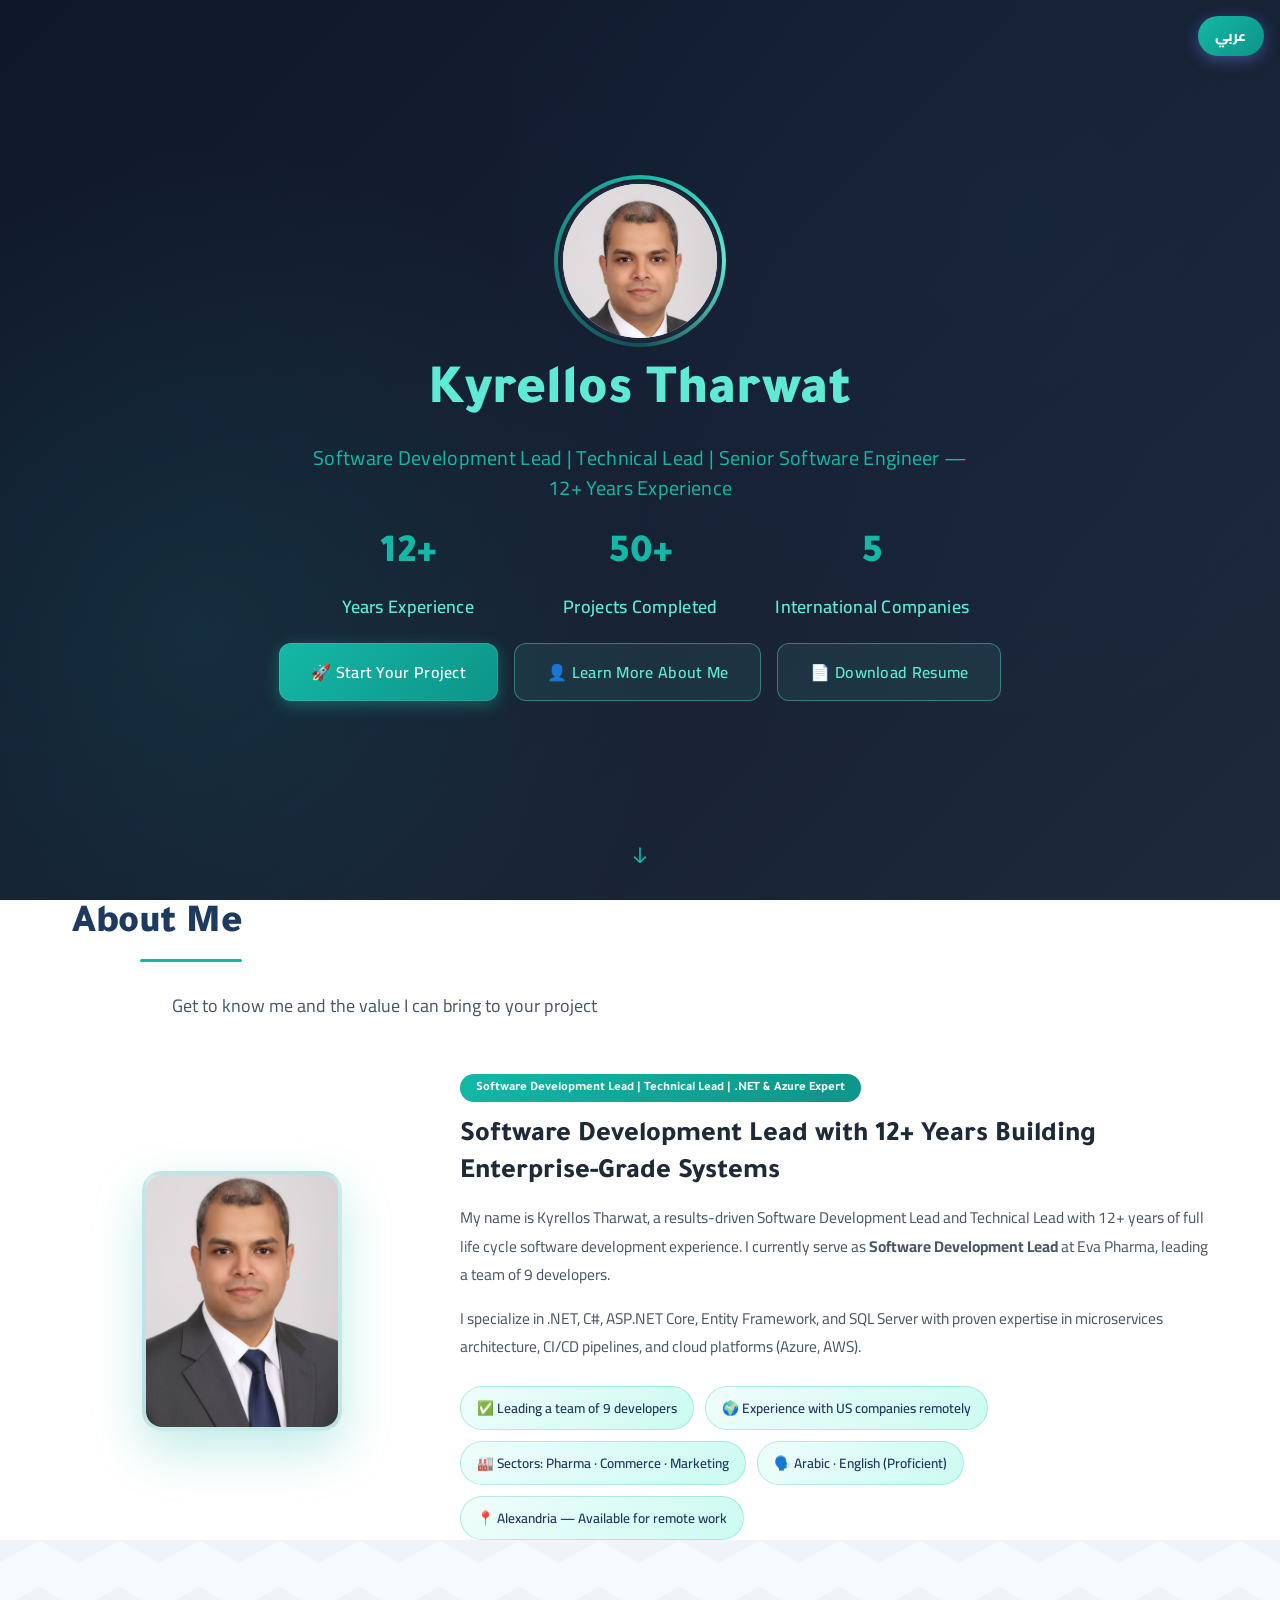
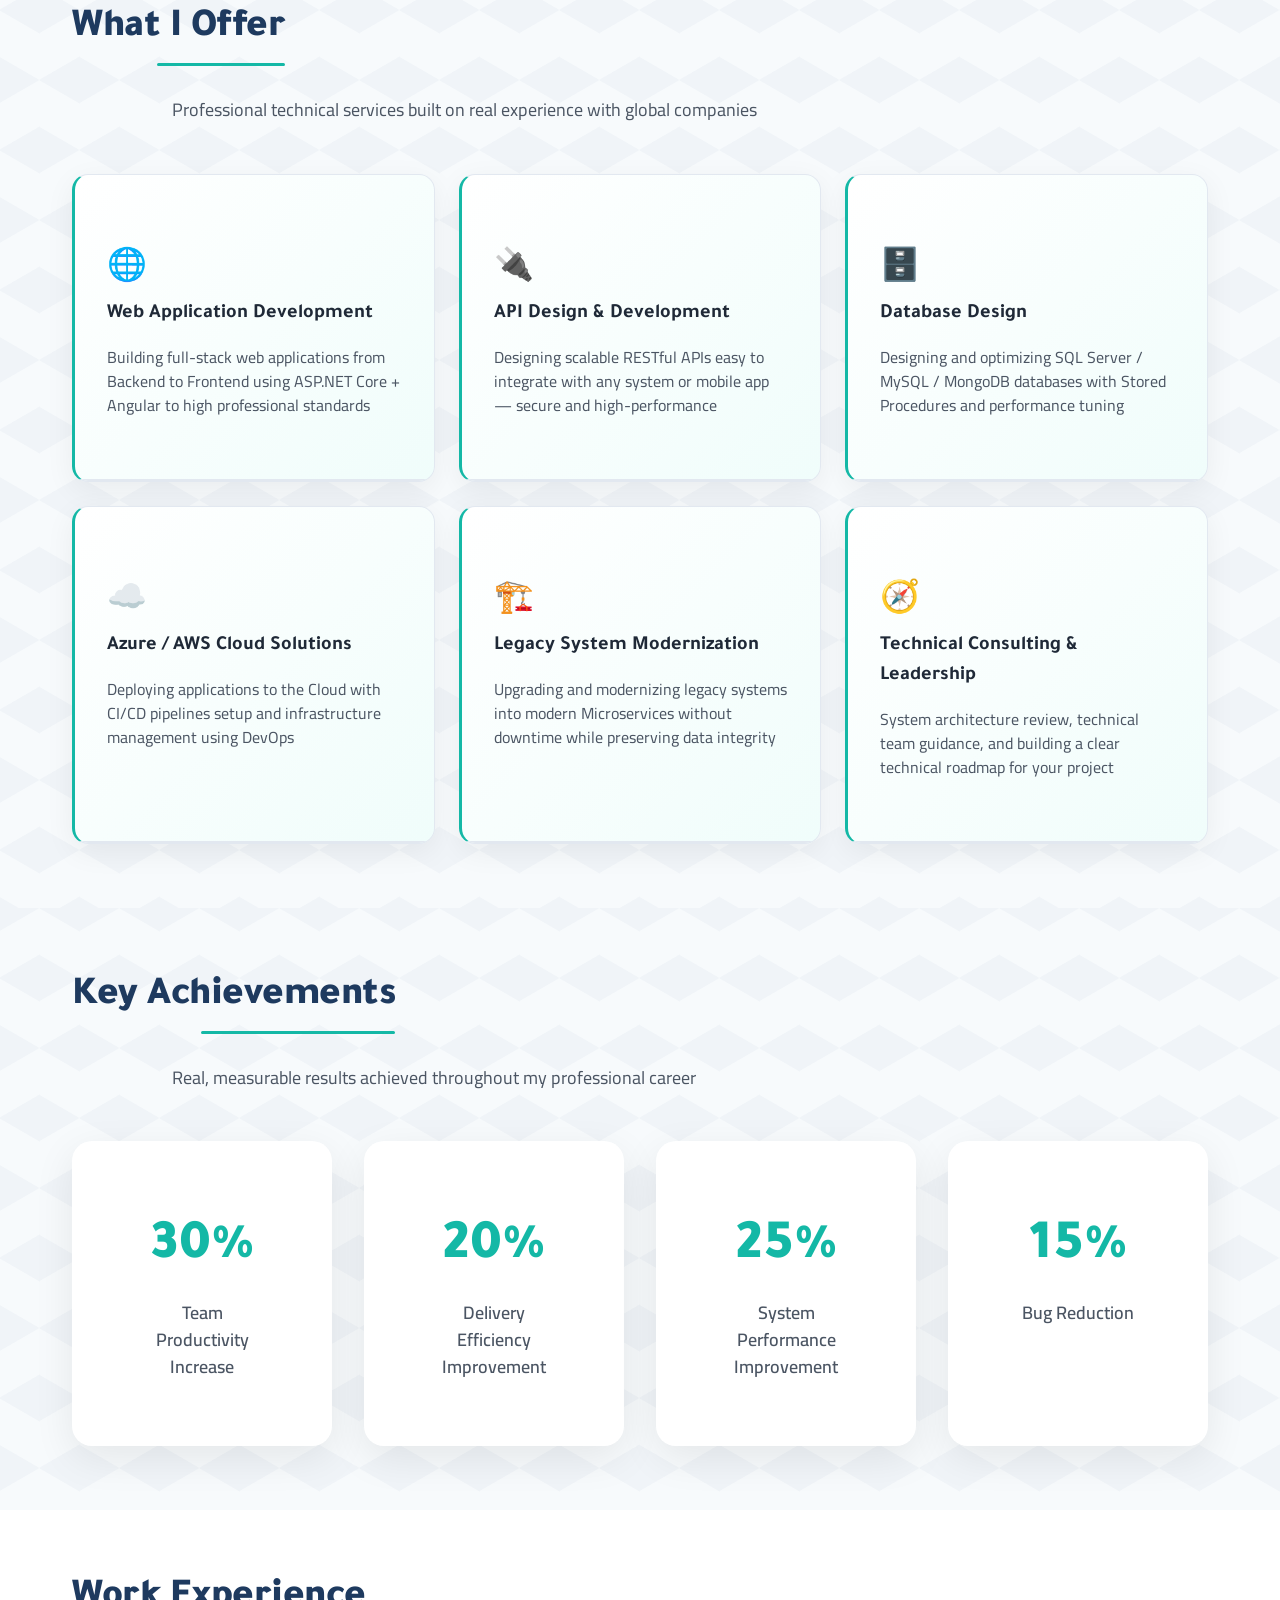
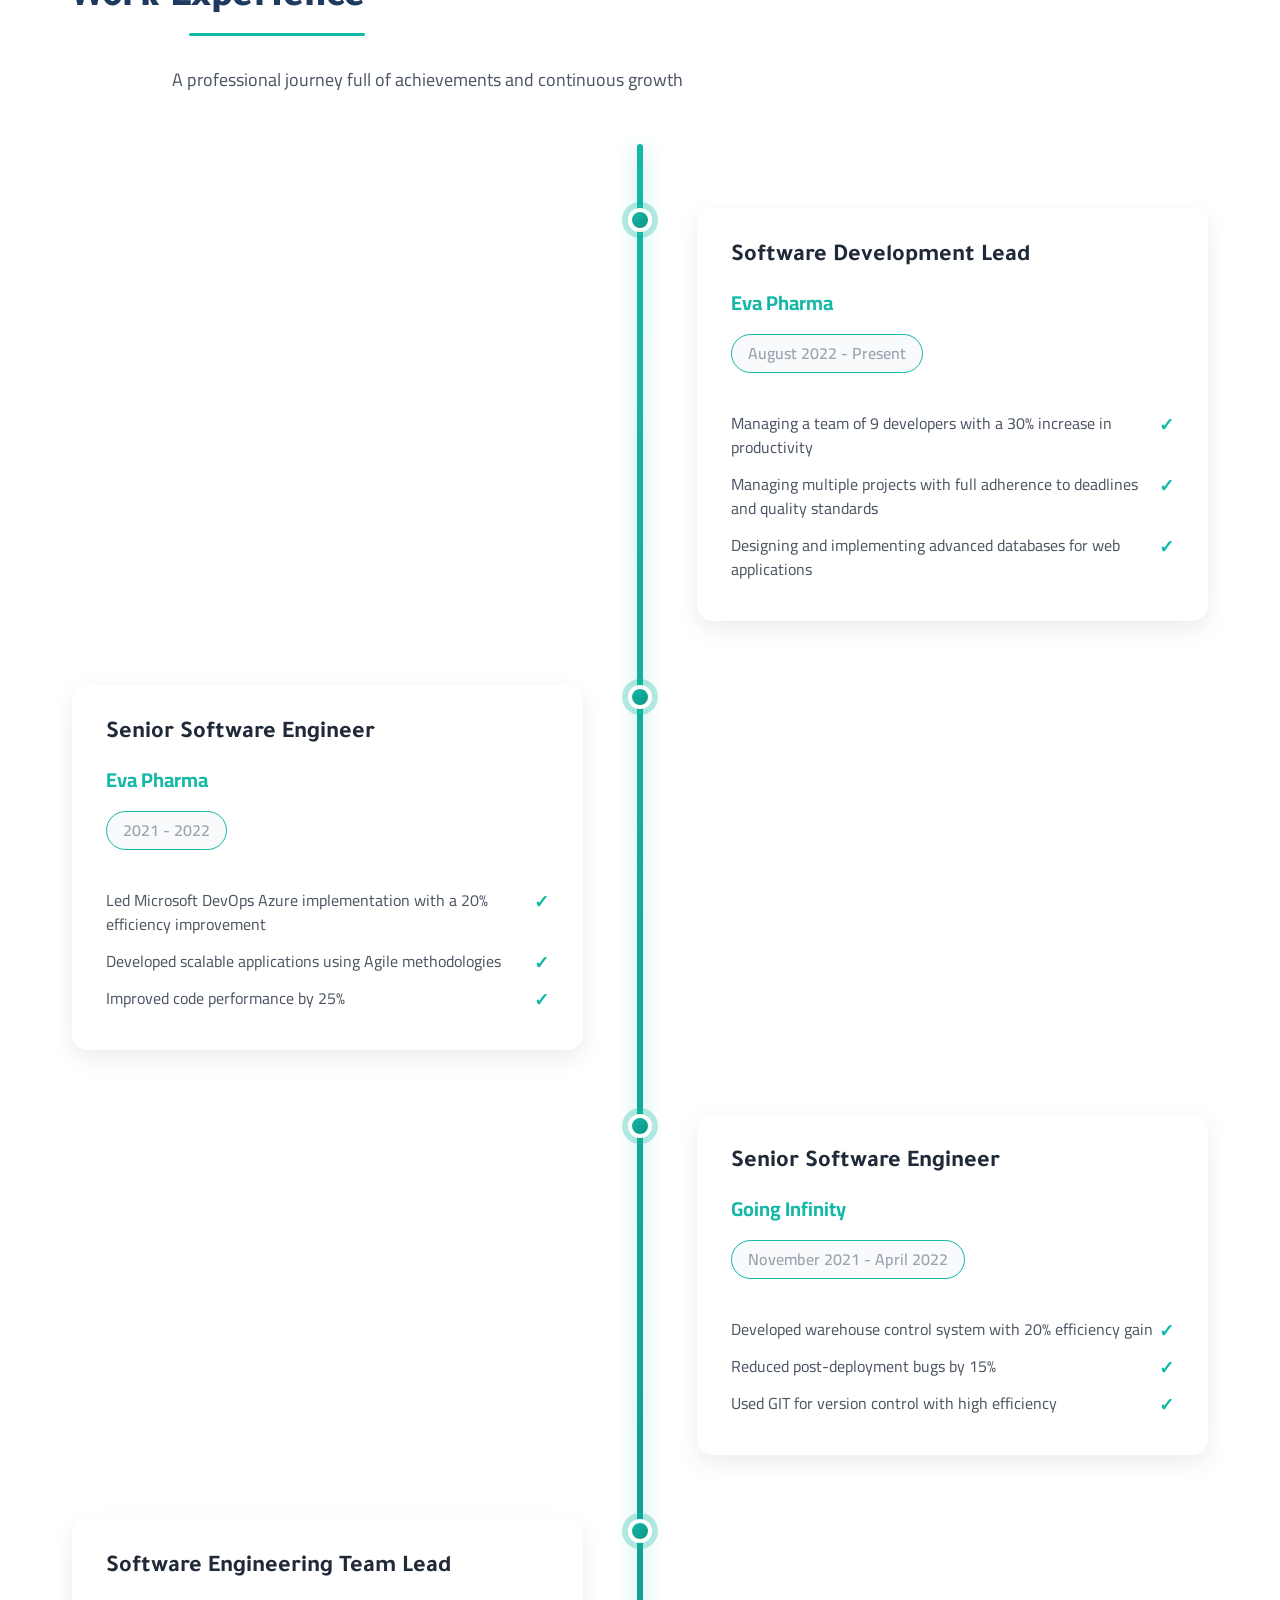
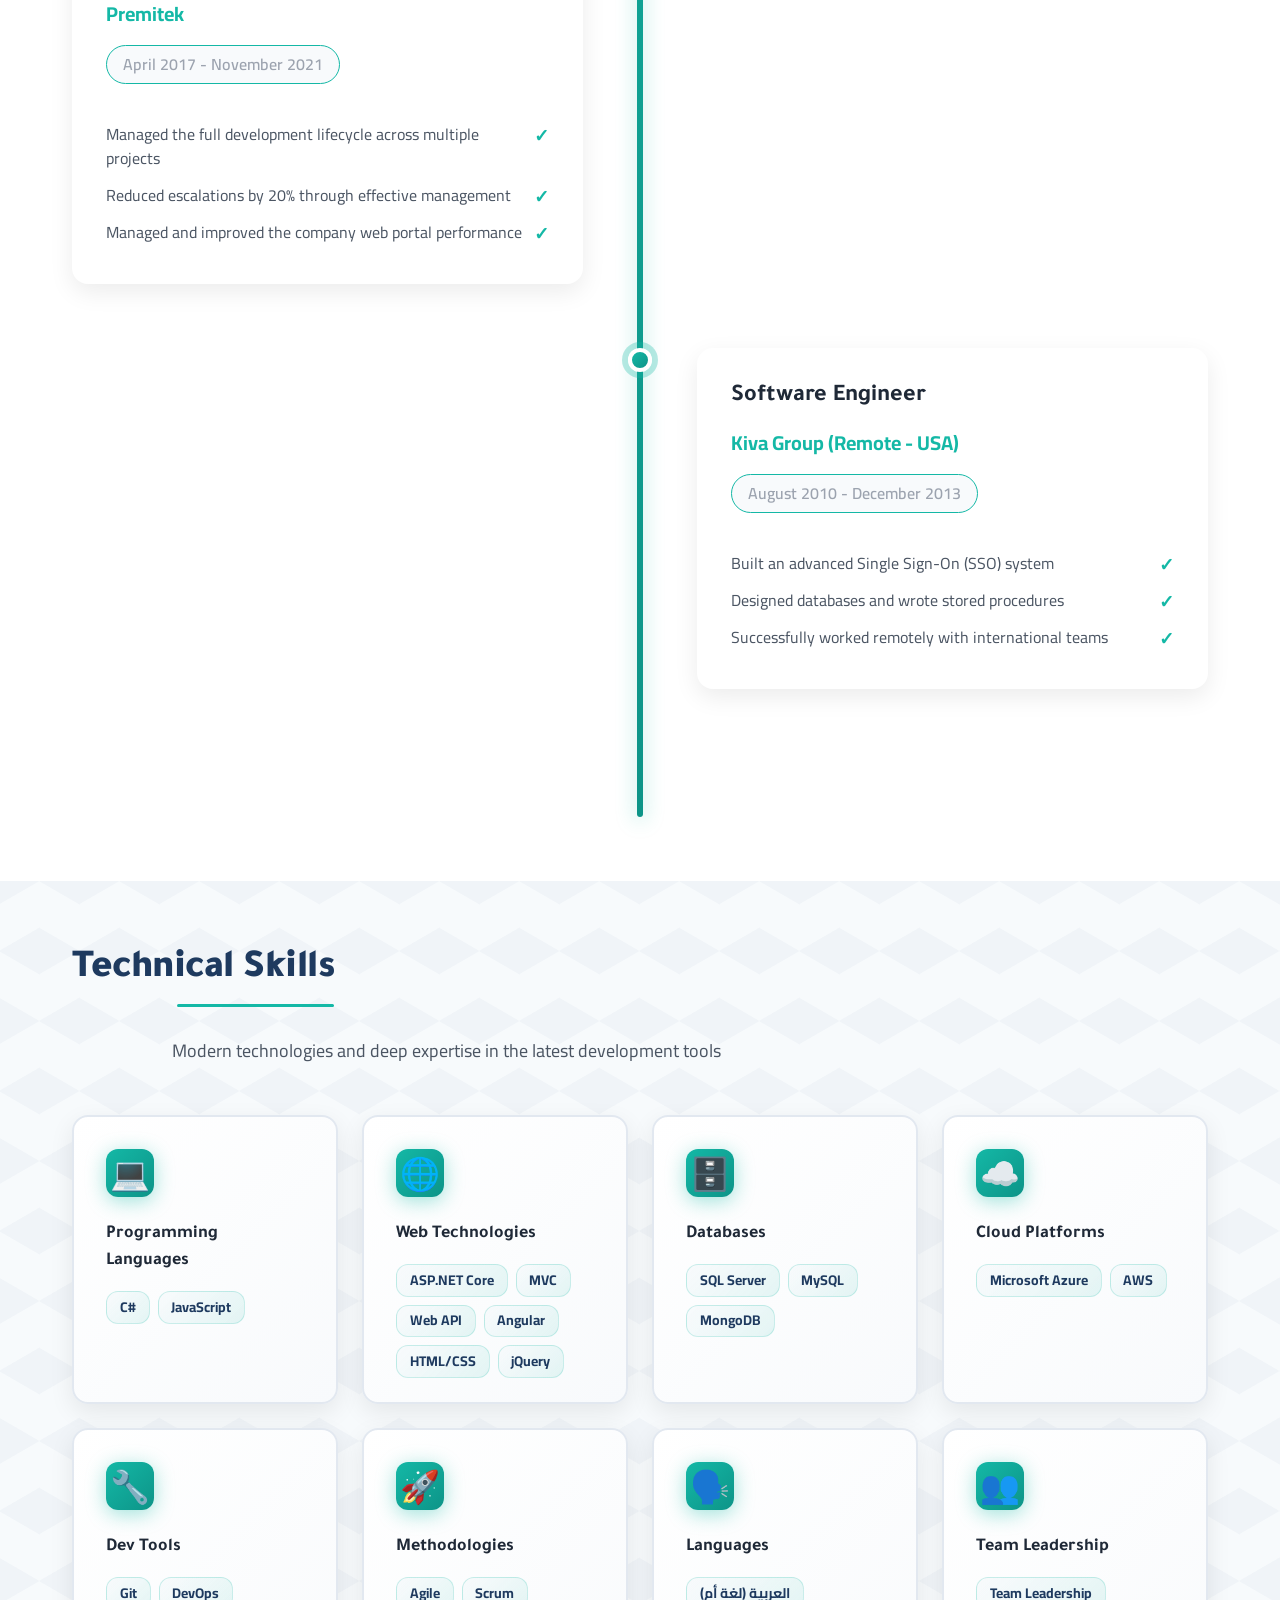
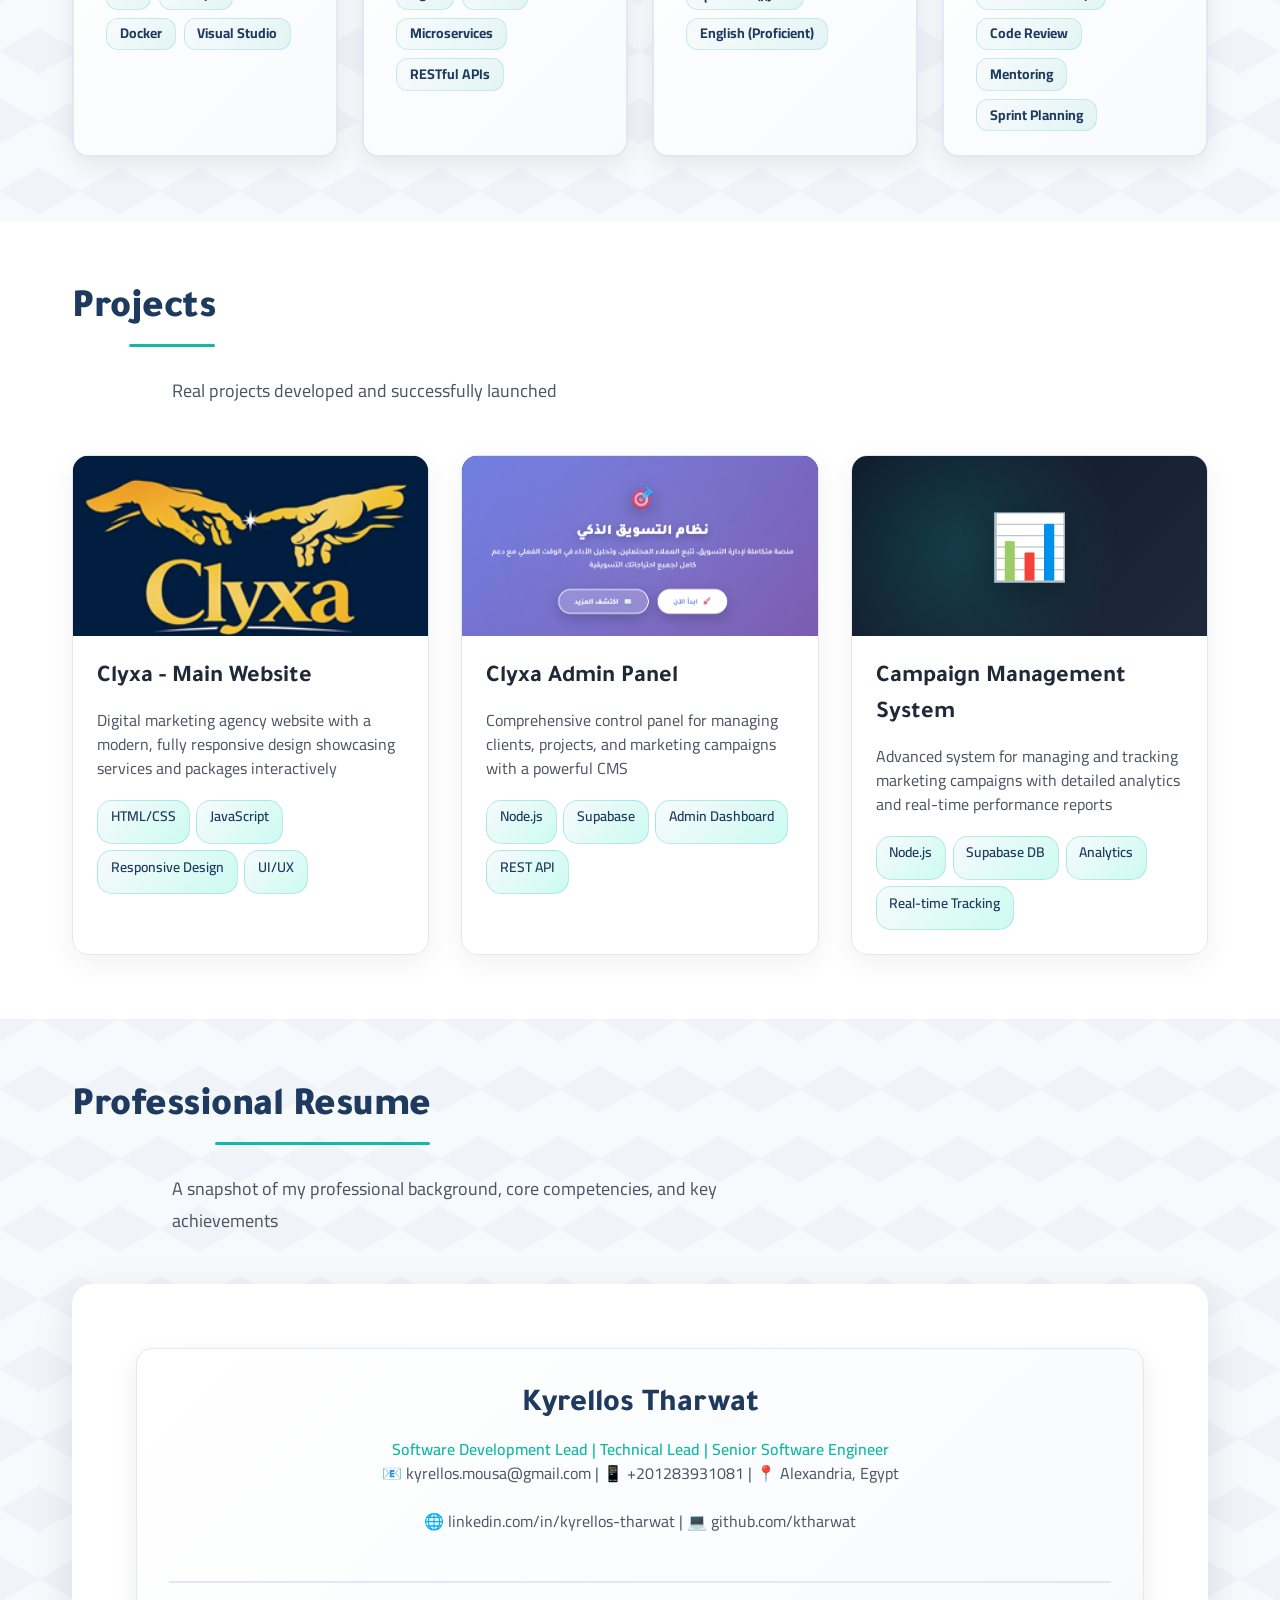
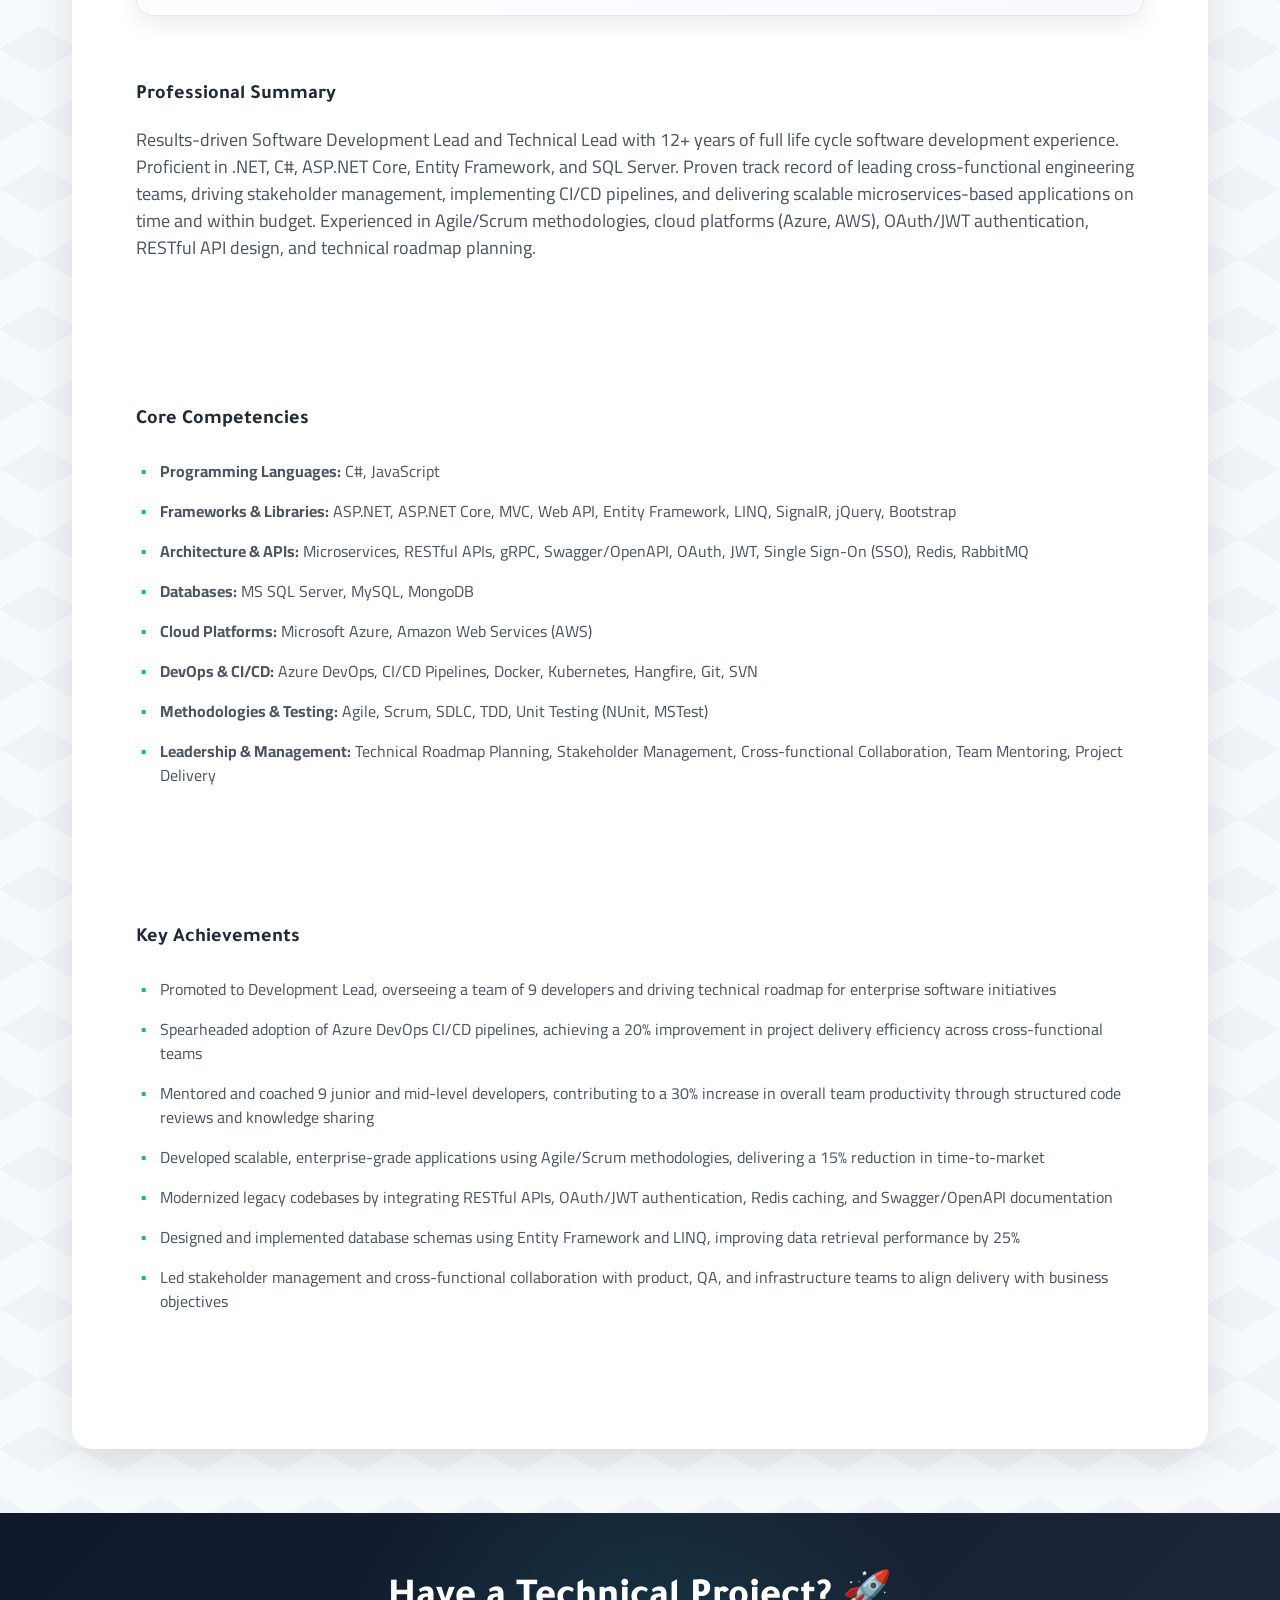
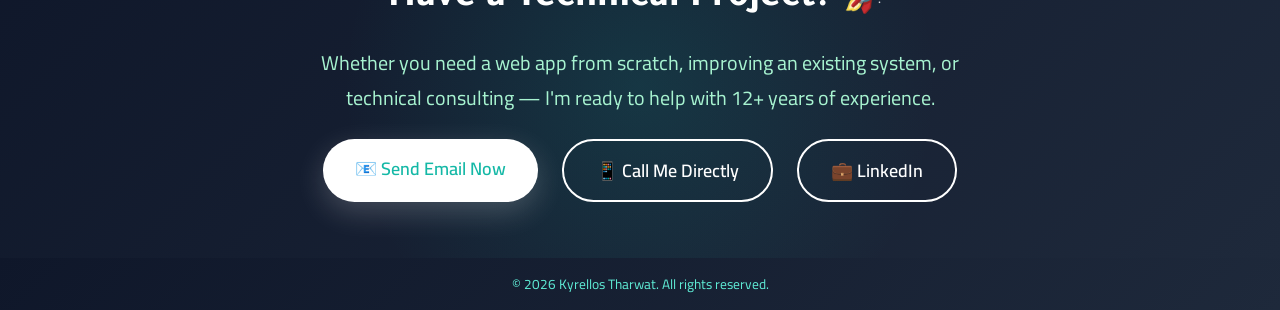
==== commit e05f0d40: "update" ====
--- a/index.html
+++ b/index.html
@@ -20,7 +20,7 @@
             top: -100%;
             left: 50%;
             transform: translateX(-50%);
-            background: var(--primary-gradient);
+            background: var(--gradient-accent);
             color: var(--white);
             padding: 0.75rem 1.5rem;
             border-radius: 0 0 var(--radius-md) var(--radius-md);
@@ -89,7 +89,7 @@
             --shadow-lg: 0 8px 25px rgba(0, 0, 0, 0.08);
             --shadow-xl: 0 12px 40px rgba(0, 0, 0, 0.1);
             --shadow-2xl: 0 18px 48px rgba(0, 0, 0, 0.12);
-            --shadow-accent: 0 4px 20px rgba(102, 126, 234, 0.4);
+            --shadow-accent: 0 4px 20px rgba(20, 184, 166, 0.4);
             --shadow-teal: 0 4px 20px rgba(20, 184, 166, 0.4);
             --shadow-hover: 0 8px 30px rgba(20, 184, 166, 0.15);
             
@@ -139,13 +139,13 @@
         /* Hero Section */
         .hero {
             background: var(--dark-gradient);
-            min-height: 100vh;
+            min-height: 100svh;
             display: flex;
             align-items: center;
             justify-content: center;
             position: relative;
             overflow: hidden;
-            padding: var(--space-lg) var(--space-lg) var(--space-2xl);
+            padding: clamp(1.25rem, 3vh, 2rem) var(--space-lg) clamp(2rem, 5vh, 3rem);
         }
 
         .hero::before,
@@ -214,29 +214,72 @@
             }
         }
 
+        .hero-avatar-wrapper {
+            position: relative;
+            display: block;
+            width: fit-content;
+            margin: 0 auto clamp(0.5rem, 2vh, 1.25rem);
+        }
+
+        .hero-avatar-wrapper::before {
+            content: '';
+            position: absolute;
+            inset: -6px;
+            border-radius: 50%;
+            background: conic-gradient(
+                var(--accent-teal) 0deg,
+                var(--accent-light) 90deg,
+                rgba(20, 184, 166, 0.3) 180deg,
+                var(--accent-teal) 360deg
+            );
+            animation: spin 8s linear infinite;
+            z-index: 0;
+        }
+
+        .hero-avatar-wrapper::after {
+            content: '';
+            position: absolute;
+            inset: -2px;
+            border-radius: 50%;
+            background: var(--dark-gradient);
+            z-index: 1;
+        }
+
+        @keyframes spin {
+            to { transform: rotate(360deg); }
+        }
+
+        @media (prefers-reduced-motion: reduce) {
+            .hero-avatar-wrapper::before {
+                animation: none;
+                background: var(--accent-teal);
+            }
+        }
+
         .hero img {
-            width: var(--size-md);
-            height: var(--size-lg);
+            width: clamp(120px, 14vw, 160px);
+            height: clamp(120px, 14vw, 160px);
             border-radius: 50%;
-            margin: var(--space-sm) auto;
             display: block;
-            border: 4px solid rgba(255, 255, 255, 0.2);
-            box-shadow: var(--shadow-lg);
+            border: 3px solid #1e293b;
             object-fit: cover;
-            transition: all 0.3s ease;
+            object-position: top center;
+            position: relative;
+            z-index: 2;
+            transition: transform 0.3s ease, box-shadow 0.3s ease;
         }
 
         .hero img:hover {
-            transform: translateY(-1px);
-            box-shadow: var(--shadow-xl);
+            transform: scale(1.04);
+            box-shadow: 0 0 40px rgba(20, 184, 166, 0.4);
         }
 
         .hero h1 {
             color: var(--accent-light);
-            font-size: var(--text-5xl);
+            font-size: clamp(2.2rem, 5vw, 3.5rem);
             font-weight: var(--font-black);
             line-height: var(--leading-tight);
-            margin-bottom: var(--space-lg);
+            margin-bottom: clamp(0.4rem, 1.5vh, 1rem);
             animation: entrance 1.2s ease-out;
             font-family: var(--font-display);
         }
@@ -253,14 +296,17 @@
         }
 
         .hero .subtitle {
-            font-size: var(--text-2xl);
+            font-size: clamp(0.9rem, 1.8vw, 1.25rem);
             color: var(--accent-teal);
-            margin-bottom: var(--space-xl);
+            margin-bottom: clamp(0.5rem, 2vh, 1.25rem);
             font-weight: var(--font-normal);
             opacity: 0;
             animation: fadeIn 1s ease-out 0.4s forwards;
-            letter-spacing: 0.5px;
-            line-height: var(--leading-relaxed);
+            letter-spacing: 0.3px;
+            line-height: var(--leading-normal);
+            max-width: 680px;
+            margin-left: auto;
+            margin-right: auto;
         }
 
         @keyframes fadeIn {
@@ -272,7 +318,7 @@
             justify-content: center;
             gap: var(--space-lg);
             flex-wrap: wrap;
-            margin: var(--space-xl) 0;
+            margin: clamp(0.75rem, 2.5vh, 1.75rem) 0;
             opacity: 0;
             animation: statsEntrance 1s ease-out 0.8s forwards;
         }
@@ -296,12 +342,12 @@
         }
 
         .stat-number {
-            font-size: var(--text-4xl);
+            font-size: clamp(1.6rem, 3.5vw, 2.5rem);
             font-weight: var(--font-black);
             color: var(--accent-teal);
             font-family: var(--font-display);
             display: block;
-            margin-bottom: var(--space-xs);
+            margin-bottom: 0.25rem;
         }
 
         .stat-label {
@@ -454,7 +500,7 @@
         }
 
         [dir="rtl"] .service-card:nth-child(3) {
-            border-right-color: var(--primary-purple);
+            border-right-color: var(--accent-teal);
         }
 
         /* Hardening: Image Error States */
@@ -525,8 +571,7 @@
             :root {
                 --accent-teal: #0d9488;
                 --accent-light: #14b8a6;
-                --primary-purple: #5b21b6;
-                --primary-blue: #4338ca;
+                --primary-navy: #0f2744;
             }
             
             .hero-btn-outline, .btn-outline {
@@ -633,42 +678,6 @@
             margin-top: var(--space-xl);
         }
 
-        /* Resume Download Buttons */
-        .resume-download-section {
-            display: flex;
-            gap: var(--space-lg);
-            justify-content: center;
-            margin-bottom: var(--space-xl);
-            flex-wrap: wrap;
-        }
-
-        .resume-download {
-            display: inline-flex;
-            align-items: center;
-            gap: var(--space-sm);
-            padding: var(--space-md) var(--space-lg);
-            background: var(--primary-gradient);
-            color: var(--white);
-            text-decoration: none;
-            border-radius: var(--radius-md);
-            font-weight: 600;
-            font-family: 'Cairo', sans-serif;
-            transition: all 0.3s ease;
-            box-shadow: var(--shadow-accent);
-            min-height: 44px;
-            min-width: fit-content;
-        }
-
-        .resume-download:hover {
-            transform: translateY(-2px);
-            box-shadow: var(--shadow-accent);
-        }
-
-        .resume-download:focus-visible {
-            outline: 2px solid var(--accent-teal);
-            outline-offset: var(--space-xs);
-        }
-
         .resume-icon {
             font-size: var(--size-sm);
         }
@@ -1099,7 +1108,7 @@
             right: 50%;
             width: 600px;
             height: 600px;
-            background: radial-gradient(circle, rgba(102, 126, 234, 0.2) 0%, transparent 70%);
+            background: radial-gradient(circle, rgba(20, 184, 166, 0.15) 0%, transparent 70%);
             transform: translate(50%, -50%);
             animation: pulse 3s ease-in-out infinite;
         }
@@ -1125,7 +1134,7 @@
         }
 
         .cta-text {
-            color: #c7d2fe;
+            color: #a7f3d0;
             font-size: var(--text-lg);
             margin-bottom: 1.5rem;
             line-height: var(--leading-relaxed);
@@ -1155,7 +1164,7 @@
 
         .btn-primary {
             background: var(--white);
-            color: var(--primary-purple);
+            color: var(--accent-teal);
             box-shadow: 0 10px 30px rgba(255, 255, 255, 0.2);
         }
 
@@ -1172,7 +1181,7 @@
 
         .btn-outline:hover {
             background: var(--white);
-            color: var(--primary-purple);
+            color: var(--accent-teal);
             transform: translateY(-2px);
         }
 
@@ -1203,19 +1212,19 @@
 
             /* Hero */
             .hero {
-                padding: 4rem 1.2rem 5rem;
-            }
-            .hero h1 {
-                font-size: 1.9rem;
+                padding: 1.5rem 1.2rem 2.5rem;
+            }
+            .hero-avatar-wrapper {
+                margin-bottom: 0.75rem;
             }
             .hero img {
-                width: 110px;
-                height: 145px;
+                width: 100px;
+                height: 100px;
             }
             .hero .stats {
-                gap: 1.2rem;
-            }
-            .stat-number { font-size: 1.6rem; }
+                gap: 1rem;
+            }
+            .stat-number { font-size: 1.5rem; }
             .stat-label { font-size: 0.78rem; }
             .hero-buttons {
                 flex-direction: column;
@@ -1386,7 +1395,7 @@
             right: 0;
             width: 100%;
             height: 100%;
-            background: radial-gradient(circle at 30% 50%, rgba(102, 126, 234, 0.3) 0%, transparent 60%);
+            background: radial-gradient(circle at 30% 50%, rgba(20, 184, 166, 0.2) 0%, transparent 60%);
             animation: float 8s ease-in-out infinite;
         }
 
@@ -1403,7 +1412,7 @@
             right: 0;
             width: 100%;
             height: 100%;
-            background: rgba(102, 126, 234, 0.95);
+            background: rgba(13, 148, 136, 0.95);
             display: flex;
             align-items: center;
             justify-content: center;
@@ -1430,7 +1439,7 @@
 
         .project-link:hover {
             background: var(--white);
-            color: var(--primary-blue);
+            color: var(--accent-teal);
             transform: translateY(-1px);
         }
 
@@ -1460,20 +1469,20 @@
         }
 
         .project-tag {
-            background: linear-gradient(135deg, var(--bg-light) 0%, #e6f0ff 100%);
-            color: var(--primary-purple);
+            background: linear-gradient(135deg, var(--bg-light) 0%, #ccfbf1 100%);
+            color: var(--primary-navy);
             padding: 0.35rem 0.8rem;
             border-radius: 15px;
             font-size: var(--text-xs);
             font-weight: var(--font-medium);
-            border: 1px solid rgba(102, 126, 234, 0.2);
+            border: 1px solid rgba(20, 184, 166, 0.25);
             transition: all 0.3s ease;
             min-height: 44px;
             min-width: 44px;
         }
 
         .project-tag:hover {
-            background: var(--primary-gradient);
+            background: var(--gradient-accent);
             color: var(--white);
             border-color: transparent;
             transform: translateY(-2px);
@@ -1496,7 +1505,7 @@
             right: 0;
             width: 100%;
             height: 100%;
-            background: radial-gradient(circle at 70% 50%, rgba(102, 126, 234, 0.1) 0%, transparent 60%);
+            background: radial-gradient(circle at 70% 50%, rgba(20, 184, 166, 0.08) 0%, transparent 60%);
             pointer-events: none;
         }
 
@@ -1528,7 +1537,7 @@
         }
 
         .footer-description {
-            color: #c7d2fe;
+            color: #a7f3d0;
             font-size: var(--text-sm);
             line-height: var(--leading-normal);
             margin-bottom: 1rem;
@@ -1556,10 +1565,10 @@
 
         .social-link:hover,
         .social-link:focus-visible {
-            background: var(--primary-gradient);
+            background: var(--gradient-accent);
             transform: translateY(-3px);
             border-color: transparent;
-            box-shadow: 0 10px 25px rgba(102, 126, 234, 0.3);
+            box-shadow: 0 10px 25px rgba(20, 184, 166, 0.3);
         }
         
         .social-link:active {
@@ -1590,7 +1599,7 @@
             display: flex;
             align-items: center;
             gap: var(--space-sm);
-            color: #c7d2fe;
+            color: #a7f3d0;
             text-decoration: none;
             transition: all 0.3s ease;
             font-size: var(--text-sm);
@@ -1622,7 +1631,7 @@
         }
 
         .contact-link:hover .contact-icon-box {
-            background: var(--primary-gradient);
+            background: var(--gradient-accent);
             border-color: transparent;
             transform: rotate(5deg);
         }
@@ -1635,7 +1644,7 @@
         }
 
         .footer-bottom p {
-            color: #a5b4fc;
+            color: #5eead4;
             font-size: var(--text-sm);
         }
 
@@ -1647,7 +1656,7 @@
         }
 
         .footer-bottom a:hover {
-            color: var(--primary-blue);
+            color: var(--accent-teal);
         }
 
         @media (max-width: 768px) {
@@ -1672,9 +1681,9 @@
 
         /* Hero Buttons - Enhanced UI */
         .hero-buttons {
-            margin-top: var(--space-xl);
+            margin-top: clamp(0.75rem, 2.5vh, 1.75rem);
             display: flex;
-            gap: var(--space-md);
+            gap: var(--space-sm);
             justify-content: center;
             flex-wrap: wrap;
             opacity: 0;
@@ -1778,24 +1787,24 @@
             height: 260px;
             border-radius: 20px;
             object-fit: cover;
-            box-shadow: 0 20px 50px rgba(102, 126, 234, 0.3);
-            border: 4px solid rgba(102, 126, 234, 0.2);
+            box-shadow: 0 20px 50px rgba(20, 184, 166, 0.25);
+            border: 4px solid rgba(20, 184, 166, 0.2);
         }
         .about-photo-placeholder {
             width: 200px;
             height: 260px;
             border-radius: 20px;
-            background: var(--primary-gradient);
+            background: var(--gradient-accent);
             display: flex;
             align-items: center;
             justify-content: center;
             font-size: 5rem;
             margin: 0 auto;
-            box-shadow: 0 20px 50px rgba(102, 126, 234, 0.3);
+            box-shadow: 0 20px 50px rgba(20, 184, 166, 0.25);
         }
         .about-tag {
             display: inline-block;
-            background: var(--primary-gradient);
+            background: var(--gradient-accent);
             color: var(--white);
             padding: 0.3rem 1rem;
             border-radius: 20px;
@@ -1828,13 +1837,13 @@
             display: flex;
             align-items: center;
             gap: 0.4rem;
-            background: linear-gradient(135deg, #f0f4ff, #e6f0ff);
-            border: 1px solid rgba(102, 126, 234, 0.2);
+            background: linear-gradient(135deg, #f0fdfb, #ccfbf1);
+            border: 1px solid rgba(20, 184, 166, 0.25);
             padding: 0.45rem 1rem;
             border-radius: 30px;
             font-size: 0.85rem;
             font-weight: 600;
-            color: var(--primary-purple);
+            color: var(--primary-navy);
             min-height: 44px;
             min-width: 44px;
         }
@@ -1867,23 +1876,14 @@
             overflow: hidden;
         }
         
-        .service-card:nth-child(1) {
-            grid-column: span 2;
+        .service-card:nth-child(odd) {
+            background: linear-gradient(135deg, var(--white) 0%, #f0fdfb 100%);
+            border-left: 3px solid var(--accent-teal);
         }
         
-        @media (max-width: 900px) {
-            .service-card:nth-child(1) { grid-column: span 1; }
-        }
-        
-        .service-card:nth-child(1),
-        .service-card:nth-child(6) {
-            background: linear-gradient(135deg, var(--white) 0%, #f0f9ff 100%);
+        .service-card:nth-child(even) {
+            background: linear-gradient(135deg, var(--white) 0%, #f0fdfb 100%);
             border-left: 3px solid var(--accent-teal);
-        }
-        
-        .service-card:nth-child(3) {
-            background: linear-gradient(135deg, var(--white) 0%, #faf5ff 100%);
-            border-left: 3px solid var(--primary-purple);
         }
         .service-card::after {
             content: '';
@@ -1917,10 +1917,6 @@
             margin-bottom: 0.75rem;
             display: inline-block;
         }
-        .service-card:nth-child(1) .service-icon,
-        .service-card:nth-child(6) .service-icon {
-            font-size: 2.5rem;
-        }
         .service-title {
             font-size: var(--text-lg);
             font-weight: var(--font-semibold);
@@ -1944,16 +1940,13 @@
                 grid-template-columns: 1fr;
                 gap: 1rem;
             }
-            .service-card:nth-child(1) {
-                grid-column: span 1;
-            }
             .service-card {
                 text-align: center;
                 border-left: none;
                 border-top: 3px solid var(--accent-teal);
             }
-            .service-card:nth-child(3) {
-                border-top-color: var(--primary-purple);
+            .service-card:nth-child(even) {
+                border-top-color: var(--accent-teal);
             }
         }
 
@@ -1964,7 +1957,7 @@
             right: 1rem;
             left: auto;
             z-index: 9999;
-            background: var(--primary-gradient);
+            background: var(--gradient-accent);
             color: var(--white);
             border: none;
             padding: 0.45rem 1.1rem;
@@ -1992,9 +1985,11 @@
     <!-- Hero Section -->
     <header class="hero">
         <div class="hero-content">
+            <div class="hero-avatar-wrapper">
+                <img src="images/Kyrellos_Formal.jpg" alt="Kyrellos Tharwat - Software Development Lead" onerror="this.parentElement.innerHTML='<div style=\'width:clamp(120px,14vw,160px);height:clamp(120px,14vw,160px);border-radius:50%;background:var(--gradient-accent);display:flex;align-items:center;justify-content:center;font-size:4rem;position:relative;z-index:2\'>👨‍💻</div>'">
+            </div>
             <h1 data-i18n="hero-name">Kyrellos Tharwat</h1>
             <p class="subtitle" data-i18n="hero-subtitle">Software Development Lead | Technical Lead | Senior Software Engineer — 12+ Years Experience</p>
-            <img src="images/Kyrellos_Formal.jpg" alt="Kyrellos Tharwat - Software Development Lead" onerror="this.src='[data-uri]'" aria-label="Kyrellos Tharwat - Software Development Lead" tabindex="0">
             <div class="stats">
                 <div class="stat-item">
                     <div class="stat-number">12+</div>
@@ -2010,7 +2005,7 @@
                 </div>
             </div>
             <div class="hero-buttons">
-                <a href="mailto:keroo111@gmail.com" class="hero-btn hero-btn-primary" data-i18n="btn-start" aria-label="Start your project via email" tabindex="0">🚀 Start Your Project</a>
+                <a href="mailto:kyrellos.mousa@gmail.com" class="hero-btn hero-btn-primary" data-i18n="btn-start" aria-label="Start your project via email" tabindex="0">🚀 Start Your Project</a>
                 <a href="#about" class="hero-btn hero-btn-outline" data-i18n="btn-about" aria-label="Learn more about me" tabindex="0">👤 Learn More About Me</a>
                 <a href="Kyrellos_Tharwat_Resume_v3.pdf" class="hero-btn hero-btn-outline" data-i18n="btn-resume" download="Kyrellos_Tharwat_Resume_v3.pdf" aria-label="Download resume PDF" tabindex="0">📄 Download Resume</a>
             </div>
@@ -2378,19 +2373,9 @@
         <div class="container">
             <div class="section-header">
                 <h2 class="section-title" data-i18n="resume-title">Professional Resume</h2>
-                <p class="section-subtitle" data-i18n="resume-subtitle">Download my detailed resume for complete professional profile</p>
+                <p class="section-subtitle" data-i18n="resume-subtitle">A snapshot of my professional background, core competencies, and key achievements</p>
             </div>
             <div class="resume-content">
-                <div class="resume-download-section">
-                    <a href="Kyrellos_Tharwat_Resume_v3.pdf" class="resume-download" data-i18n="btn-download-full" download="Kyrellos_Tharwat_Resume_v3.pdf">
-                        <span class="resume-icon">📄</span>
-                        Download Full Resume
-                    </a>
-                    <a href="Kyrellos_Tharwat_Resume_v3.pdf" class="resume-download" data-i18n="btn-download-pdf" download="Kyrellos_Tharwat_Resume_v3.pdf">
-                        <span class="resume-icon">📑</span>
-                        Download PDF Version
-                    </a>
-                </div>
                 <div class="resume-preview">
                     <div class="resume-card">
                         <div class="resume-header">
@@ -2444,14 +2429,14 @@
                 أنا مستعد لمساعدتك بخبرة +12 سنة وفريق محترف.
             </p>
             <div class="cta-buttons">
-                <a href="mailto:keroo111@gmail.com" class="btn btn-primary" data-i18n="cta-btn1" aria-label="Send email to Kyrellos" tabindex="0">📧 ابعت إيميل الآن</a>
+                <a href="mailto:kyrellos.mousa@gmail.com" class="btn btn-primary" data-i18n="cta-btn1" aria-label="Send email to Kyrellos" tabindex="0">📧 ابعت إيميل الآن</a>
                 <a href="tel:+201283931081" class="btn btn-outline" data-i18n="cta-btn2" aria-label="Call Kyrellos" tabindex="0">📱 اتصل بي مباشرة</a>
                 <a href="https://www.linkedin.com/in/kyrellos-tharwat/" target="_blank" class="btn btn-outline" data-i18n="cta-btn3" aria-label="View LinkedIn profile" tabindex="0">💼 LinkedIn</a>
             </div>
         </div>
     </section>
 
-    <div style="background: var(--dark-gradient); text-align: center; padding: 1rem; color: #a5b4fc; font-size: 0.85rem; direction: ltr;">
+    <div style="background: var(--dark-gradient); text-align: center; padding: 1rem; color: #5eead4; font-size: 0.85rem; direction: ltr;">
         <span data-i18n="footer-copy">&copy; 2026 Kyrellos Tharwat. All rights reserved.</span>
     </div>
 </footer>
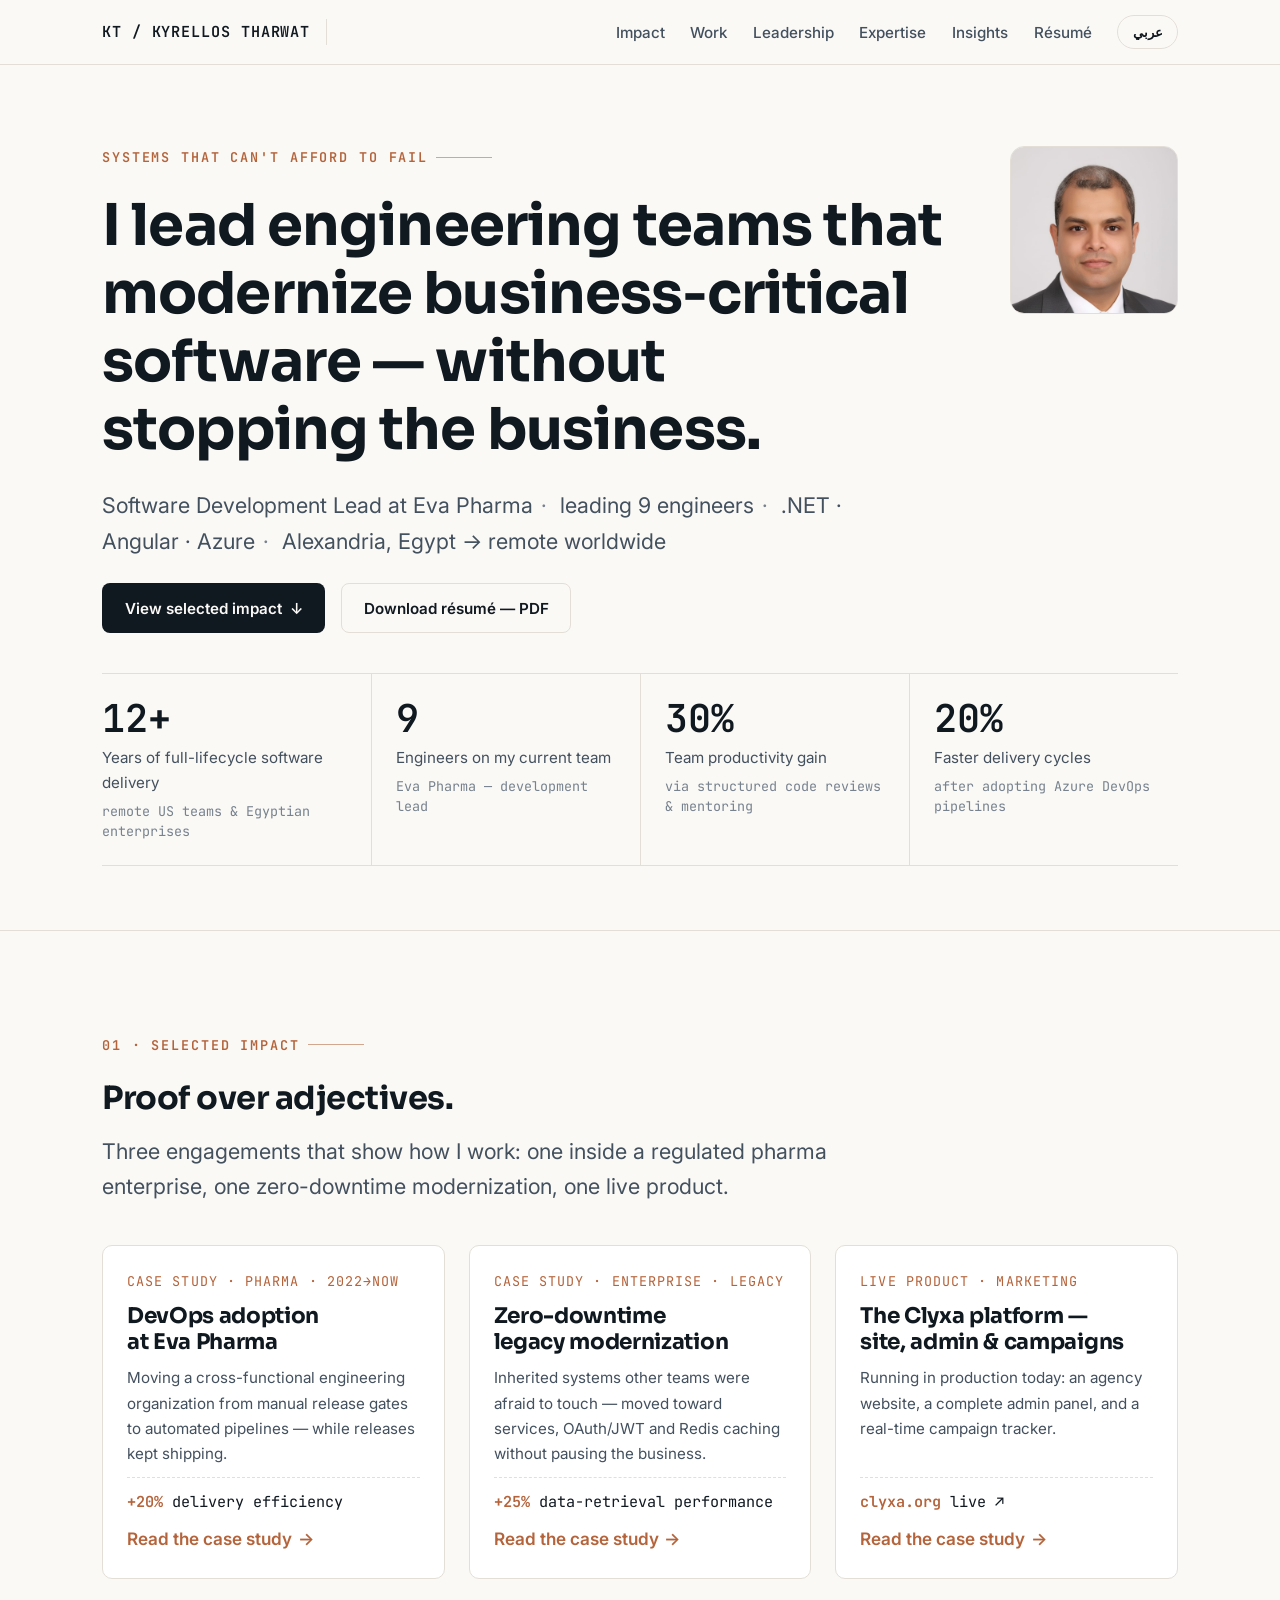
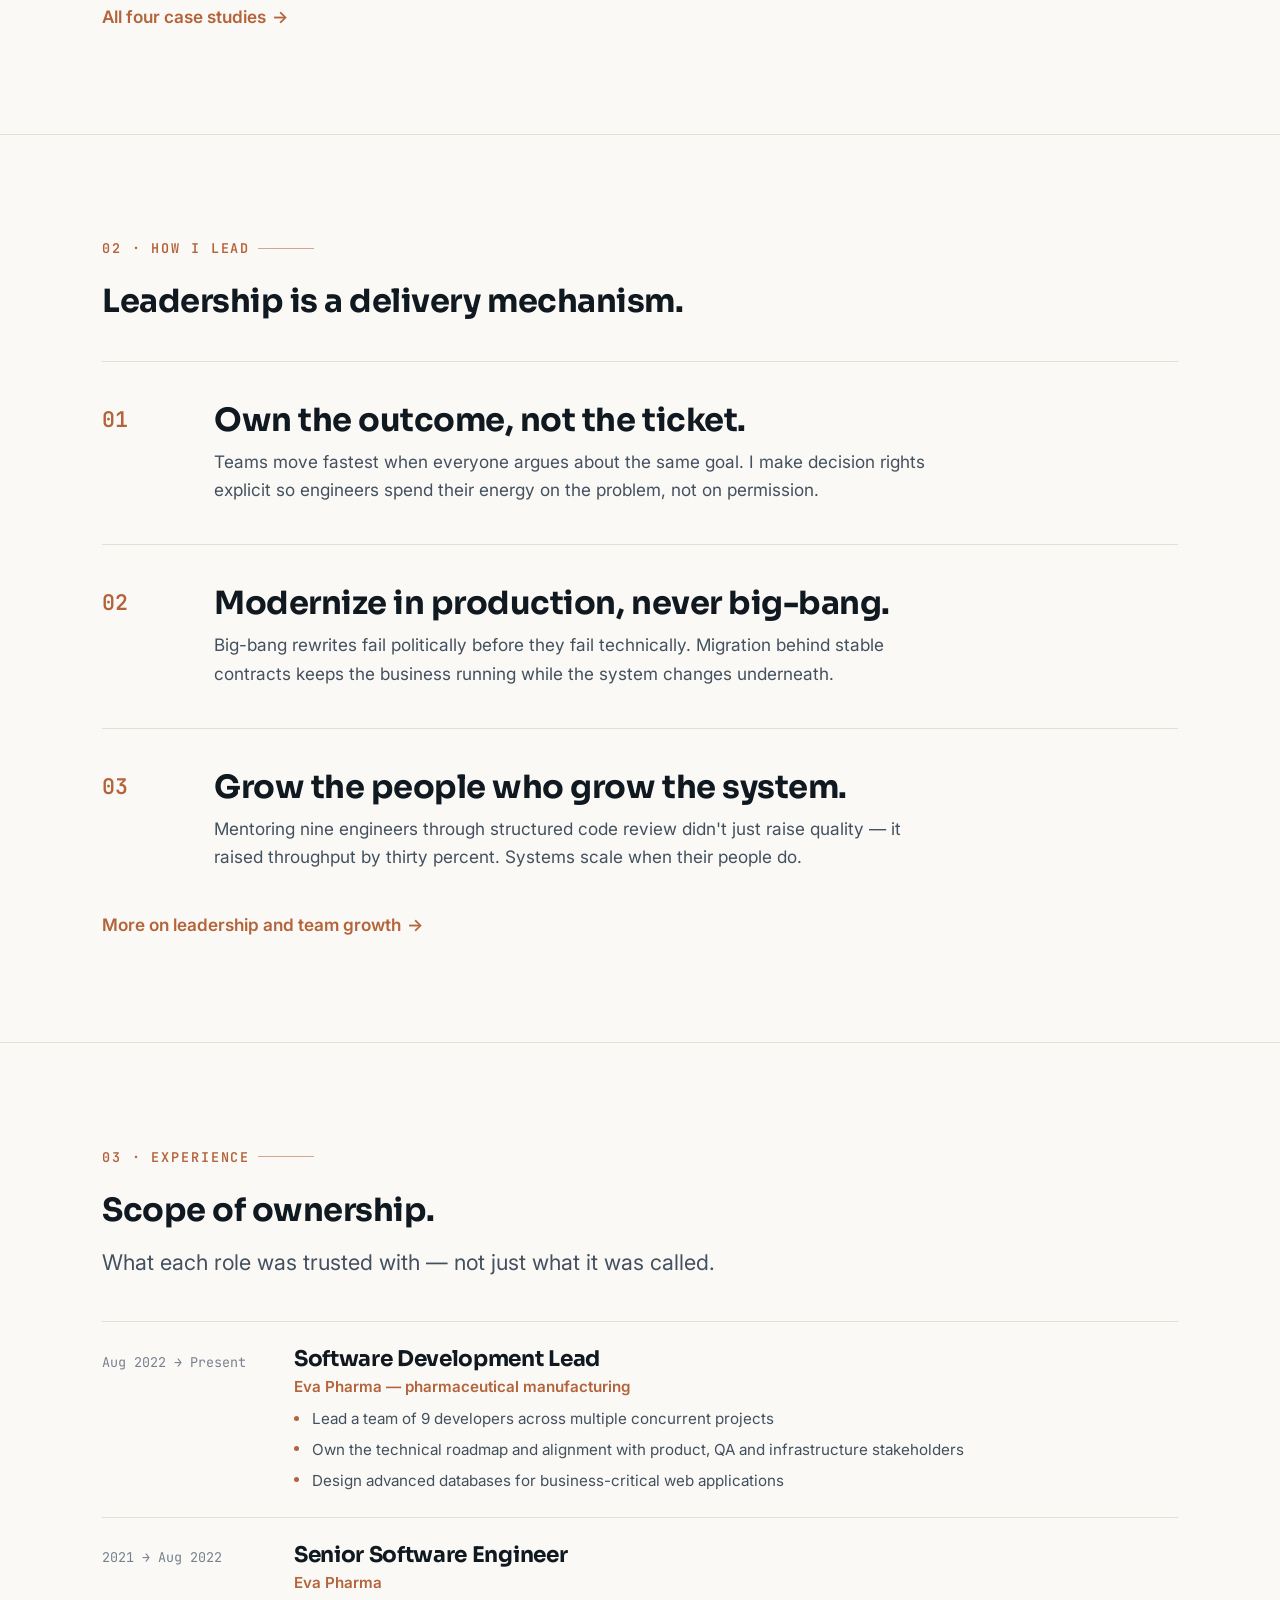
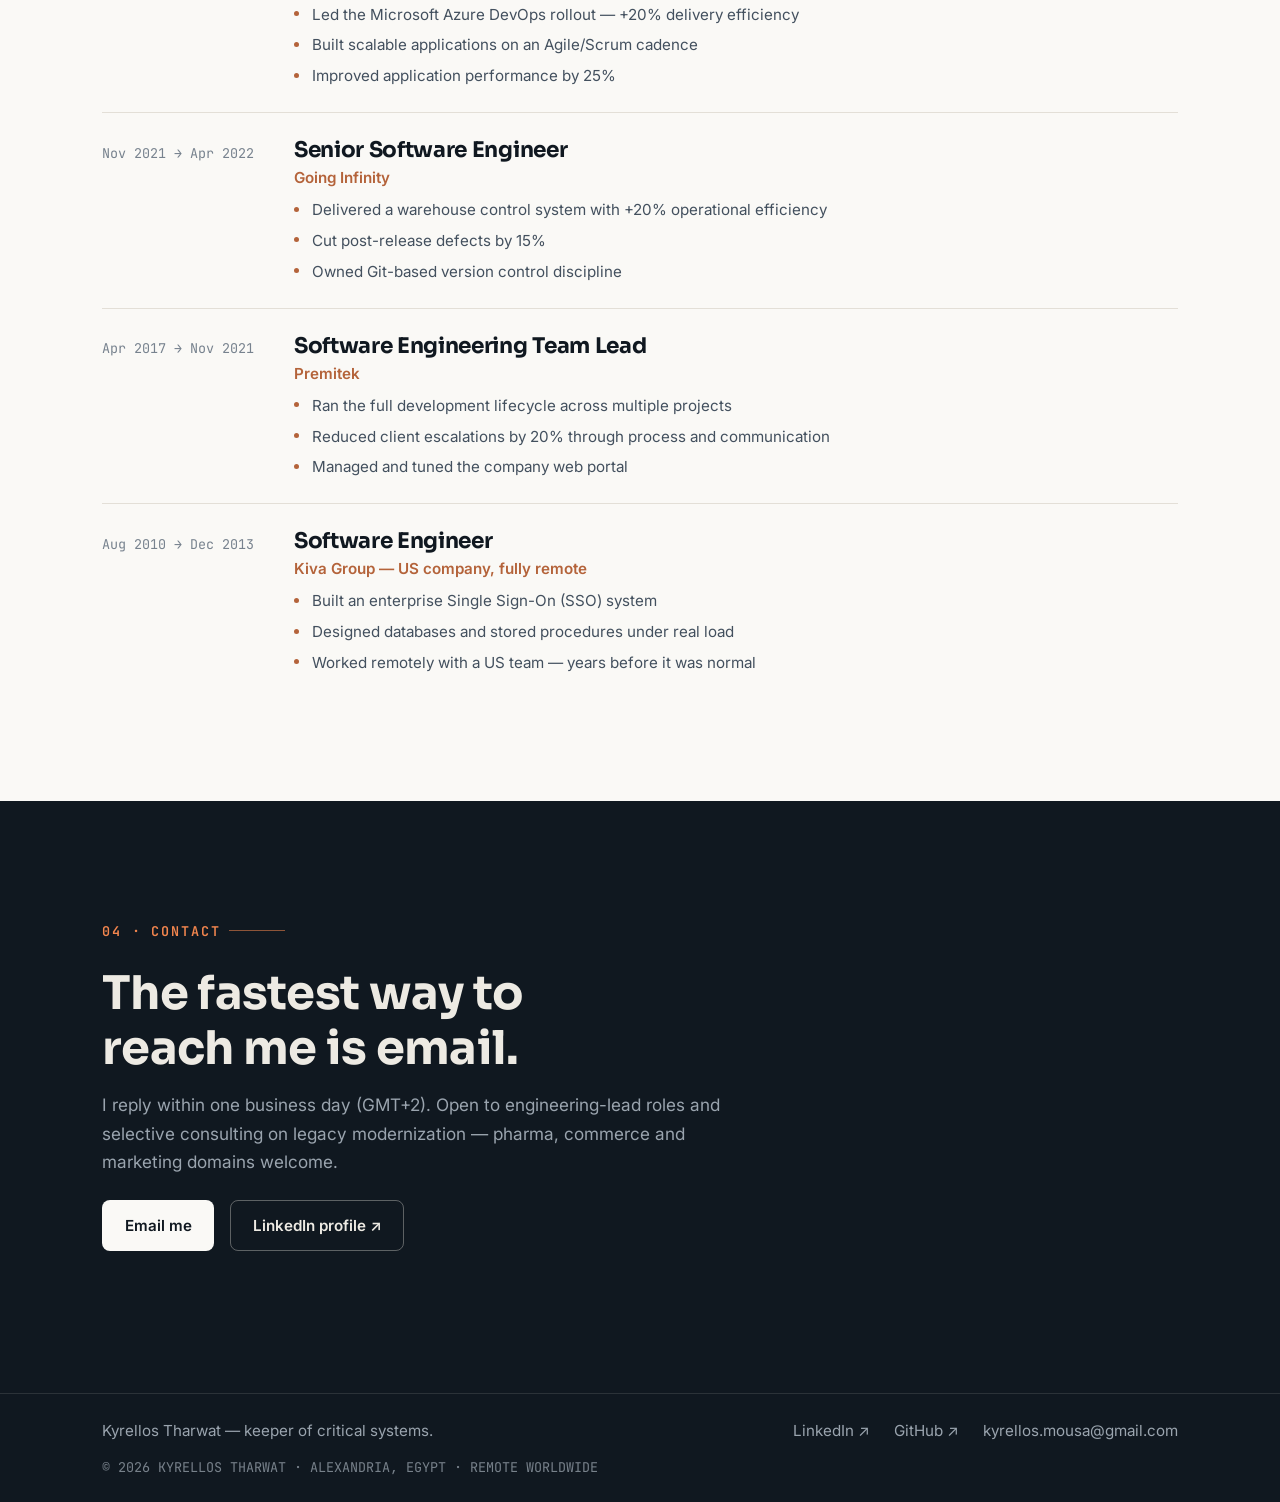
==== commit 396bb80b: "Redesign portfolio: Ink & Copper system, bilingual pages, case studies, fixed resume link" ====
--- a/index.html
+++ b/index.html
@@ -3,2606 +3,412 @@
 <head>
     <meta charset="UTF-8">
     <meta name="viewport" content="width=device-width, initial-scale=1.0">
-    <title>Kyrellos Tharwat - Software Engineer</title>
+    <title>Kyrellos Tharwat — Software Development Lead | .NET, Angular, Azure</title>
+    <meta name="description" content="Engineering lead who modernizes business-critical software without stopping the business. 12+ years, pharma to US remote teams. Currently leading 9 engineers at Eva Pharma.">
+    <!-- TODO: replace with your deployed domain for canonical + og:url -->
+    <meta property="og:type" content="website">
+    <meta property="og:title" content="Kyrellos Tharwat — Software Development Lead">
+    <meta property="og:description" content="Systems that can't afford to fail: I lead engineering teams that modernize business-critical software — without stopping the business.">
+    <meta property="og:image" content="images/Kyrellos_Formal.jpg">
+    <link rel="icon" href="data:image/svg+xml,%3Csvg xmlns='http://www.w3.org/2000/svg' viewBox='0 0 64 64'%3E%3Crect width='64' height='64' rx='12' fill='%23101820'/%3E%3Ctext x='32' y='42' font-family='monospace' font-size='26' font-weight='700' fill='%23FAF9F6' text-anchor='middle'%3EKT%3C/text%3E%3C/svg%3E">
+    <script>(function(){try{var l=localStorage.getItem('kt-lang');if(l!=='en'&&l!=='ar'){l=(navigator.language||'').toLowerCase().indexOf('ar')===0?'ar':'en'}document.documentElement.lang=l;document.documentElement.dir=l==='ar'?'rtl':'ltr'}catch(e){}})();</script>
     <link rel="preconnect" href="https://fonts.googleapis.com">
     <link rel="preconnect" href="https://fonts.gstatic.com" crossorigin>
-    <link href="https://fonts.googleapis.com/css2?family=Cairo:wght@300;400;600;700;900&family=Tajawal:wght@300;400;500;700;800&display=swap" rel="stylesheet">
-    <style>
-        * {
-            margin: 0;
-            padding: 0;
-            box-sizing: border-box;
-        }
-
-        /* Skip Link - Accessibility */
-        .skip-link {
-            position: absolute;
-            top: -100%;
-            left: 50%;
-            transform: translateX(-50%);
-            background: var(--gradient-accent);
-            color: var(--white);
-            padding: 0.75rem 1.5rem;
-            border-radius: 0 0 var(--radius-md) var(--radius-md);
-            font-weight: 600;
-            text-decoration: none;
-            z-index: 10000;
-            transition: top 0.3s ease;
-            box-shadow: var(--shadow-accent);
-        }
-        
-        .skip-link:focus {
-            top: 0;
-            outline: none;
-        }
-
-        /* Typography System */
-        :root {
-            /* Font Families */
-            --font-primary: 'Cairo', sans-serif;
-            --font-display: 'Tajawal', sans-serif;
-            
-            /* Type Scale - Fluid with clamp */
-            --text-xs: clamp(0.75rem, 0.7rem + 0.25vw, 0.875rem);
-            --text-sm: clamp(0.875rem, 0.8rem + 0.375vw, 1rem);
-            --text-base: clamp(1rem, 0.9rem + 0.5vw, 1.125rem);
-            --text-lg: clamp(1.125rem, 1rem + 0.625vw, 1.25rem);
-            --text-xl: clamp(1.25rem, 1.1rem + 0.75vw, 1.5rem);
-            --text-2xl: clamp(1.5rem, 1.3rem + 1vw, 2rem);
-            --text-3xl: clamp(2rem, 1.7rem + 1.5vw, 2.5rem);
-            --text-4xl: clamp(2.5rem, 2rem + 2.5vw, 3.5rem);
-            --text-5xl: clamp(3.5rem, 2.8rem + 3.5vw, 5rem);
-            
-            /* Font Weights */
-            --font-light: 300;
-            --font-normal: 400;
-            --font-medium: 600;
-            --font-semibold: 700;
-            --font-bold: 800;
-            --font-black: 900;
-            
-            /* Line Heights */
-            --leading-tight: 1.25;
-            --leading-normal: 1.5;
-            --leading-relaxed: 1.75;
-            
-            /* Spacing System */
-            --space-xs: 0.5rem;
-            --space-sm: 1rem;
-            --space-md: 1.5rem;
-            --space-lg: 2rem;
-            --space-xl: 3rem;
-            --space-2xl: 4rem;
-            --space-3xl: 6rem;
-            
-            /* Border Radius System */
-            --radius-sm: 8px;
-            --radius-md: 12px;
-            --radius-lg: 16px;
-            --radius-xl: 20px;
-            --radius-2xl: 24px;
-            --radius-full: 50%;
-            
-            /* Shadow System */
-            --shadow-sm: 0 1px 2px rgba(0, 0, 0, 0.05);
-            --shadow-md: 0 4px 6px rgba(0, 0, 0, 0.07);
-            --shadow-lg: 0 8px 25px rgba(0, 0, 0, 0.08);
-            --shadow-xl: 0 12px 40px rgba(0, 0, 0, 0.1);
-            --shadow-2xl: 0 18px 48px rgba(0, 0, 0, 0.12);
-            --shadow-accent: 0 4px 20px rgba(20, 184, 166, 0.4);
-            --shadow-teal: 0 4px 20px rgba(20, 184, 166, 0.4);
-            --shadow-hover: 0 8px 30px rgba(20, 184, 166, 0.15);
-            
-            /* Additional Color Tokens */
-            --error-color: #dc2626;
-            --error-bg: #fef2f2;
-            --warning-color: #f59e0b;
-            --warning-bg: #fef3c7;
-            --success-color: #10b981;
-            --success-bg: #d1fae5;
-            
-            /* Size Tokens */
-            --size-xs: clamp(0.75rem, 0.7rem + 0.25vw, 0.875rem);
-            --size-sm: clamp(1rem, 0.9rem + 0.5vw, 1.25rem);
-            --size-md: clamp(1.5rem, 1.3rem + 1vw, 2rem);
-            --size-lg: clamp(2rem, 1.7rem + 1.5vw, 2.5rem);
-            --size-xl: clamp(3rem, 2.5rem + 2.5vw, 4rem);
-            
-            /* Color System */
-            --primary-purple: #667eea;
-            --primary-blue: #764ba2;
-            --primary-navy: #1e3a5f;
-            --accent-teal: #14b8a6;
-            --accent-light: #5eead4;
-            --white: #ffffff;
-            --text-primary: #1f2937;
-            --text-secondary: #4b5563;
-            --text-light: #9ca3af;
-            --bg-light: #f8fafc;
-            --border-color: #e2e8f0;
-            
-            /* Gradients */
-            --gradient-accent: linear-gradient(135deg, var(--accent-teal) 0%, #0d9488 100%);
-            --primary-gradient: linear-gradient(135deg, var(--primary-purple) 0%, var(--primary-blue) 100%);
-            --dark-gradient: linear-gradient(135deg, #0f172a 0%, #1e293b 100%);
-        }
-
-        body {
-            font-family: var(--font-primary);
-            line-height: var(--leading-normal);
-            color: var(--text-primary);
-            background: var(--white);
-            overflow-x: hidden;
-            font-size: var(--text-base);
-        }
-
-        /* Hero Section */
-        .hero {
-            background: var(--dark-gradient);
-            min-height: 100svh;
-            display: flex;
-            align-items: center;
-            justify-content: center;
-            position: relative;
-            overflow: hidden;
-            padding: clamp(1.25rem, 3vh, 2rem) var(--space-lg) clamp(2rem, 5vh, 3rem);
-        }
-
-        .hero::before,
-        .hero::after {
-            pointer-events: none;
-        }
-
-        .hero::before {
-            content: '';
-            position: absolute;
-            top: -50%;
-            right: -20%;
-            width: 80%;
-            height: 150%;
-            background: radial-gradient(circle, rgba(20, 54, 93, 0.15) 0%, transparent 70%);
-            animation: float 20s ease-in-out infinite;
-        }
-
-        .hero::after {
-            content: '';
-            position: absolute;
-            bottom: -30%;
-            left: -20%;
-            width: 70%;
-            height: 120%;
-            background: radial-gradient(circle, rgba(20, 184, 166, 0.1) 0%, transparent 70%);
-            animation: float 25s ease-in-out infinite reverse;
-        }
-
-        @keyframes float {
-            0%, 100% { transform: translate(0, 0) rotate(0deg); }
-            25% { transform: translate(5%, 5%) rotate(1deg); }
-            50% { transform: translate(0, 10%) rotate(2deg); }
-            75% { transform: translate(-5%, 5%) rotate(1deg); }
-        }
-
-        @media (prefers-reduced-motion: reduce) {
-            .hero::before,
-            .hero::after {
-                animation: none;
-            }
-            * {
-                animation-duration: 0.01ms !important;
-                animation-iteration-count: 1 !important;
-                transition-duration: 0.01ms !important;
-            }
-        }
-
-        .hero-content {
-            max-width: 1200px;
-            text-align: center;
-            position: relative;
-            z-index: 10;
-            animation: fadeInUp 1s ease-out;
-            will-change: transform, opacity;
-        }
-
-        @keyframes fadeInUp {
-            from {
-                opacity: 0;
-                transform: translateY(30px);
-            }
-            to {
-                opacity: 1;
-                transform: translateY(0);
-            }
-        }
-
-        .hero-avatar-wrapper {
-            position: relative;
-            display: block;
-            width: fit-content;
-            margin: 0 auto clamp(0.5rem, 2vh, 1.25rem);
-        }
-
-        .hero-avatar-wrapper::before {
-            content: '';
-            position: absolute;
-            inset: -6px;
-            border-radius: 50%;
-            background: conic-gradient(
-                var(--accent-teal) 0deg,
-                var(--accent-light) 90deg,
-                rgba(20, 184, 166, 0.3) 180deg,
-                var(--accent-teal) 360deg
-            );
-            animation: spin 8s linear infinite;
-            z-index: 0;
-        }
-
-        .hero-avatar-wrapper::after {
-            content: '';
-            position: absolute;
-            inset: -2px;
-            border-radius: 50%;
-            background: var(--dark-gradient);
-            z-index: 1;
-        }
-
-        @keyframes spin {
-            to { transform: rotate(360deg); }
-        }
-
-        @media (prefers-reduced-motion: reduce) {
-            .hero-avatar-wrapper::before {
-                animation: none;
-                background: var(--accent-teal);
-            }
-        }
-
-        .hero img {
-            width: clamp(120px, 14vw, 160px);
-            height: clamp(120px, 14vw, 160px);
-            border-radius: 50%;
-            display: block;
-            border: 3px solid #1e293b;
-            object-fit: cover;
-            object-position: top center;
-            position: relative;
-            z-index: 2;
-            transition: transform 0.3s ease, box-shadow 0.3s ease;
-        }
-
-        .hero img:hover {
-            transform: scale(1.04);
-            box-shadow: 0 0 40px rgba(20, 184, 166, 0.4);
-        }
-
-        .hero h1 {
-            color: var(--accent-light);
-            font-size: clamp(2.2rem, 5vw, 3.5rem);
-            font-weight: var(--font-black);
-            line-height: var(--leading-tight);
-            margin-bottom: clamp(0.4rem, 1.5vh, 1rem);
-            animation: entrance 1.2s ease-out;
-            font-family: var(--font-display);
-        }
-
-        @keyframes entrance {
-            from {
-                opacity: 0;
-                transform: translateY(50px);
-            }
-            to {
-                opacity: 1;
-                transform: translateY(0);
-            }
-        }
-
-        .hero .subtitle {
-            font-size: clamp(0.9rem, 1.8vw, 1.25rem);
-            color: var(--accent-teal);
-            margin-bottom: clamp(0.5rem, 2vh, 1.25rem);
-            font-weight: var(--font-normal);
-            opacity: 0;
-            animation: fadeIn 1s ease-out 0.4s forwards;
-            letter-spacing: 0.3px;
-            line-height: var(--leading-normal);
-            max-width: 680px;
-            margin-left: auto;
-            margin-right: auto;
-        }
-
-        @keyframes fadeIn {
-            to { opacity: 1; }
-        }
-
-        .hero .stats {
-            display: flex;
-            justify-content: center;
-            gap: var(--space-lg);
-            flex-wrap: wrap;
-            margin: clamp(0.75rem, 2.5vh, 1.75rem) 0;
-            opacity: 0;
-            animation: statsEntrance 1s ease-out 0.8s forwards;
-        }
-
-        @keyframes statsEntrance {
-            from {
-                opacity: 0;
-                transform: translateY(40px);
-            }
-            to {
-                opacity: 1;
-                transform: translateY(0);
-            }
-        }
-
-        .stat-item {
-            text-align: center;
-            min-width: 0;
-            flex: 1;
-            max-width: 200px;
-        }
-
-        .stat-number {
-            font-size: clamp(1.6rem, 3.5vw, 2.5rem);
-            font-weight: var(--font-black);
-            color: var(--accent-teal);
-            font-family: var(--font-display);
-            display: block;
-            margin-bottom: 0.25rem;
-        }
-
-        .stat-label {
-            color: var(--accent-light);
-            font-size: var(--text-base);
-            margin-top: var(--space-xs);
-            font-weight: var(--font-medium);
-            letter-spacing: 0.3px;
-        }
-
-        .scroll-indicator {
-            position: absolute;
-            bottom: var(--space-lg);
-            left: 50%;
-            transform: translateX(-50%);
-            animation: bounce 1.5s ease-out infinite alternate;
-            z-index: 20;
-            cursor: pointer;
-            background: none;
-            border: none;
-            padding: 0;
-        }
-        
-        .scroll-indicator:focus {
-            outline: 2px solid var(--accent-teal);
-            outline-offset: var(--space-xs);
-        }
-
-        @keyframes bounce {
-            0% { transform: translateX(-50%) translateY(0); opacity: 1; }
-            100% { transform: translateX(-50%) translateY(8px); opacity: 0.6; }
-        }
-
-        .scroll-indicator svg {
-            width: var(--size-sm);
-            height: var(--size-sm);
-            stroke: var(--accent-teal);
-            filter: drop-shadow(var(--shadow-teal));
-        }
-
-        /* Text Overflow Handling */
-        .text-truncate {
-            overflow: hidden;
-            text-overflow: ellipsis;
-            white-space: nowrap;
-        }
-
-        .text-clamp {
-            display: -webkit-box;
-            display: -moz-box;
-            display: box;
-            -webkit-line-clamp: 2;
-            -moz-line-clamp: 2;
-            line-clamp: 2;
-            -webkit-box-orient: vertical;
-            -moz-box-orient: vertical;
-            box-orient: vertical;
-            overflow: hidden;
-        }
-
-        .text-wrap {
-            word-wrap: break-word;
-            overflow-wrap: break-word;
-            hyphens: auto;
-        }
-
-        /* Hardening: Text Overflow Protection */
-        .job-title, .company, .service-title, .project-title, .skill-name {
-            overflow-wrap: break-word;
-            word-wrap: break-word;
-            hyphens: auto;
-            min-width: 0;
-        }
-
-        /* Hardening: i18n Text Expansion Support */
-        .hero-btn, .btn, .service-card, .skill-tag, .project-tag {
-            min-width: fit-content;
-        }
-
-        .hero-buttons, .cta-buttons {
-            flex-wrap: wrap;
-            gap: var(--space-sm);
-        }
-
-        /* Component Pattern Consistency */
-        .card-base {
-            background: var(--white);
-            border-radius: var(--radius-lg);
-            padding: var(--space-lg);
-            box-shadow: var(--shadow-lg);
-            border: 1px solid var(--border-color);
-            transition: all 0.4s cubic-bezier(0.175, 0.885, 0.32, 1.275);
-            position: relative;
-            overflow: hidden;
-            transform: translateY(0);
-            will-change: transform, box-shadow;
-        }
-
-        .card-base:hover {
-            transform: translateY(-4px);
-            box-shadow: 0 18px 42px rgba(20, 184, 166, 0.15);
-            border-color: var(--accent-teal);
-        }
-
-        .card-base:focus-visible {
-            outline: 2px solid var(--accent-teal);
-            outline-offset: 2px;
-        }
-
-        .card-gradient {
-            background: linear-gradient(135deg, var(--white) 0%, var(--bg-light) 100%);
-        }
-
-        .card-accent-left {
-            border-left: 3px solid var(--accent-teal);
-        }
-
-        .card-accent-left.purple {
-            border-left-color: var(--primary-purple);
-        }
-
-        .card-accent-top {
-            border-top: 3px solid var(--accent-teal);
-        }
-
-        .card-accent-top.purple {
-            border-top-color: var(--primary-purple);
-        }
-
-        /* Hardening: RTL Layout Resilience */
-        [dir="rtl"] .section-title::after {
-            right: auto;
-            left: 0;
-        }
-
-        [dir="rtl"] .timeline-item:nth-child(even) .timeline-content {
-            margin-right: 0;
-            margin-left: auto;
-        }
-
-        [dir="rtl"] .timeline-item:nth-child(odd) .timeline-content {
-            margin-left: 0;
-            margin-right: auto;
-        }
-
-        [dir="rtl"] .service-card,
-        [dir="rtl"] .skill-card {
-            border-left: none;
-            border-right: 3px solid var(--accent-teal);
-        }
-
-        [dir="rtl"] .service-card:nth-child(3) {
-            border-right-color: var(--accent-teal);
-        }
-
-        /* Hardening: Image Error States */
-        img {
-            background: linear-gradient(135deg, var(--bg-light) 0%, var(--border-color) 100%);
-            color: transparent;
-        }
-
-        img[alt]::before {
-            content: attr(alt);
-            display: block;
-            padding: var(--space-sm);
-            font-size: var(--text-sm);
-            color: var(--text-secondary);
-            text-align: center;
-        }
-
-        /* Hardening: Content Constraints */
-        .container {
-            max-width: 1200px;
-            margin: 0 auto;
-            padding: 0 var(--space-lg);
-            width: 100%;
-        }
-
-        section {
-            padding: var(--space-2xl) 0;
-        }
-
-        /* Hardening: Focus Visible for Accessibility */
-        :focus:not(:focus-visible) {
-            outline: none;
-        }
-
-        :focus-visible {
-            outline: 2px solid var(--accent-teal);
-            outline-offset: 2px;
-        }
-
-        /* Hardening: Print Styles */
-        @media print {
-            .hero::before, .hero::after,
-            .scroll-indicator, #lang-toggle,
-            .bg-pattern {
-                display: none !important;
-            }
-            
-            .hero {
-                min-height: auto;
-                padding: 2rem;
-                background: white;
-                color: black;
-            }
-            
-            .hero h1, .hero .subtitle {
-                color: black;
-            }
-            
-            .timeline-content, .skill-card, .achievement-card {
-                break-inside: avoid;
-                box-shadow: none;
-                border: 1px solid var(--border-color);
-            }
-        }
-
-        /* Hardening: High Contrast Mode Support */
-        @media (prefers-contrast: high) {
-            :root {
-                --accent-teal: #0d9488;
-                --accent-light: #14b8a6;
-                --primary-navy: #0f2744;
-            }
-            
-            .hero-btn-outline, .btn-outline {
-                border-width: 3px;
-            }
-            
-            .skill-card, .achievement-card, .timeline-content {
-                border: 2px solid currentColor;
-            }
-        }
-
-        /* Hardening: Safe Area Support for Notch Devices */
-        @supports (padding: max(0px)) {
-            .hero, .container {
-                padding-left: max(var(--space-lg), env(safe-area-inset-left));
-                padding-right: max(var(--space-lg), env(safe-area-inset-right));
-            }
-        }
-
-        /* Error States */
-        .error-message, .loading-error {
-            color: var(--error-color);
-            background: var(--error-bg);
-            border: 1px solid var(--error-color);
-            border-radius: var(--radius-sm);
-            padding: var(--space-sm);
-            margin: var(--space-sm) 0;
-            font-size: var(--text-sm);
-            display: flex;
-            align-items: center;
-            gap: var(--space-xs);
-        }
-
-        .loading-error {
-            background: var(--bg-light);
-            border-color: var(--text-light);
-            color: var(--text-secondary);
-        }
-
-        .loading-skeleton {
-            background: linear-gradient(90deg, var(--bg-light) 25%, var(--border-color) 50%, var(--bg-light) 75%);
-            background-size: 200% 100%;
-            border-radius: var(--radius-sm);
-            animation: skeleton-loading 1.5s ease-in-out infinite;
-        }
-
-        @keyframes skeleton-loading {
-            0% { background-position: 200% 0; }
-            100% { background-position: -200% 0; }
-        }
-
-        .section-header {
-            text-align: left;
-            margin-bottom: var(--space-xl);
-            max-width: 800px;
-        }
-        
-        @media (max-width: 768px) {
-            .section-header {
-                text-align: center;
-                margin-left: auto;
-                margin-right: auto;
-            }
-        }
-
-        .section-title {
-            font-size: var(--text-3xl);
-            font-weight: var(--font-black);
-            color: var(--primary-navy);
-            margin-bottom: var(--space-md);
-            font-family: var(--font-display);
-            position: relative;
-            display: inline-block;
-            letter-spacing: -0.5px;
-            line-height: var(--leading-tight);
-        }
-
-        .section-title::after {
-            content: '';
-            position: absolute;
-            bottom: -12px;
-            right: 0;
-            width: 60%;
-            height: 3px;
-            background: var(--accent-teal);
-            border-radius: 2px;
-            transform: scaleX(0);
-            animation: titleUnderline 0.6s ease-out forwards;
-        }
-
-        @keyframes titleUnderline {
-            to { transform: scaleX(1); }
-        }
-
-        /* Resume Section Styling */
-        .resume-section {
-            padding: var(--space-2xl) 0;
-        }
-
-        .resume-content {
-            display: grid;
-            grid-template-columns: 1fr;
-            gap: var(--space-2xl);
-            margin-top: var(--space-xl);
-        }
-
-        .resume-icon {
-            font-size: var(--size-sm);
-        }
-
-        .resume-preview {
-            background: var(--white);
-            border-radius: var(--radius-xl);
-            padding: var(--space-2xl);
-            box-shadow: var(--shadow-xl);
-        }
-
-        .resume-card {
-            background: linear-gradient(135deg, var(--white) 0%, var(--bg-light) 100%);
-            border-radius: var(--radius-lg);
-            padding: var(--space-lg);
-            border: 1px solid var(--border-color);
-            box-shadow: var(--shadow-lg);
-        }
-
-        .resume-header {
-            text-align: center;
-            padding-bottom: var(--space-md);
-            border-bottom: 2px solid var(--border-color);
-        }
-
-        .resume-header h3 {
-            font-size: var(--text-2xl);
-            font-weight: var(--font-bold);
-            color: var(--primary-navy);
-            margin-bottom: var(--space-xs);
-            font-family: var(--font-display);
-        }
-
-        .resume-title {
-            color: var(--accent-teal);
-            font-size: var(--text-sm);
-            font-weight: var(--font-medium);
-            margin: 0;
-        }
-
-        .resume-contact {
-            color: var(--text-secondary);
-            font-size: var(--text-sm);
-            margin-bottom: var(--space-md);
-        }
-
-.resume-section h4 {
-            font-size: var(--text-lg);
-            font-weight: var(--font-semibold);
-            color: var(--text-primary);
-            margin-bottom: var(--space-sm);
-            font-family: var(--font-display);
-        }
-
-        .resume-section p {
-            color: var(--text-secondary);
-            line-height: var(--leading-normal);
-            margin-bottom: var(--space-sm);
-            font-size: var(--text-base);
-        }
-
-        .resume-section ul {
-            list-style: none;
-            margin-left: var(--space-md);
-        }
-
-        .resume-section li {
-            padding: var(--space-xs) 0;
-            position: relative;
-            color: var(--text-secondary);
-            line-height: var(--leading-normal);
-            font-size: var(--text-sm);
-        }
-
-        .resume-section li::before {
-            content: '▪';
-            position: absolute;
-            left: -1.2rem;
-            color: var(--accent-teal);
-            font-weight: var(--font-bold);
-        }
-
-        .section-subtitle {
-            color: var(--text-secondary);
-            font-size: var(--text-base);
-            max-width: 600px;
-            margin: var(--space-sm) auto 0;
-            line-height: var(--leading-relaxed);
-        }
-
-        /* Experience Timeline */
-        .timeline {
-            position: relative;
-            padding: var(--space-2xl) 0;
-        }
-
-        .timeline::before {
-            content: '';
-            position: absolute;
-            top: 0;
-            right: 50%;
-            width: 6px;
-            height: 100%;
-            background: var(--gradient-accent);
-            border-radius: 3px;
-            transform: translateX(50%);
-            box-shadow: var(--shadow-teal);
-        }
-
-        .timeline-item {
-            margin-bottom: var(--space-2xl);
-            position: relative;
-            opacity: 0;
-            animation: slideIn 0.6s ease-out forwards;
-            will-change: transform, opacity;
-        }
-
-        .timeline-item:nth-child(1) { animation-delay: 0.1s; }
-        .timeline-item:nth-child(2) { animation-delay: 0.2s; }
-        .timeline-item:nth-child(3) { animation-delay: 0.3s; }
-        .timeline-item:nth-child(4) { animation-delay: 0.4s; }
-        .timeline-item:nth-child(5) { animation-delay: 0.5s; }
-
-        @keyframes slideIn {
-            from {
-                opacity: 0;
-                transform: translateX(-30px);
-            }
-            to {
-                opacity: 1;
-                transform: translateX(0);
-            }
-        }
-
-        .timeline-content {
-            background: var(--white);
-            padding: var(--space-lg);
-            border-radius: var(--radius-lg);
-            box-shadow: var(--shadow-lg);
-            width: 45%;
-            position: relative;
-            transition: all 0.4s cubic-bezier(0.175, 0.885, 0.32, 1.275);
-            border: 2px solid transparent;
-            transform: translateY(0);
-            will-change: transform, box-shadow;
-        }
-
-        .timeline-content:hover {
-            transform: translateY(-6px);
-            box-shadow: var(--shadow-2xl);
-            border-color: var(--accent-teal);
-        }
-
-        .timeline-item:nth-child(even) .timeline-content {
-            margin-right: auto;
-        }
-
-        .timeline-item:nth-child(odd) .timeline-content {
-            margin-left: auto;
-        }
-
-        .timeline-dot {
-            position: absolute;
-            top: 0;
-            right: 50%;
-            transform: translateX(50%);
-            width: 24px;
-            height: 24px;
-            background: var(--gradient-accent);
-            border-radius: 50%;
-            border: 4px solid var(--white);
-            box-shadow: 0 0 0 6px rgba(20, 184, 166, 0.3);
-            z-index: 10;
-        }
-
-        .job-title {
-            font-size: var(--text-xl);
-            font-weight: var(--font-semibold);
-            color: var(--text-primary);
-            margin-bottom: var(--space-sm);
-            font-family: var(--font-display);
-            line-height: var(--leading-tight);
-        }
-
-        .company {
-            font-size: var(--text-lg);
-            color: var(--accent-teal);
-            font-weight: var(--font-semibold);
-            margin-bottom: var(--space-sm);
-        }
-
-        .duration {
-            font-size: var(--text-sm);
-            color: var(--text-light);
-            margin-bottom: var(--space-sm);
-            display: inline-block;
-            background: var(--bg-light);
-            padding: 0.4rem var(--space-sm);
-            border-radius: 20px;
-            font-weight: var(--font-medium);
-            border: 1px solid var(--accent-teal);
-        }
-
-        .achievements {
-            list-style: none;
-            margin-top: var(--space-sm);
-        }
-
-        .achievements li {
-            padding: 0.4rem 0;
-            padding-right: 1.3rem;
-            position: relative;
-            color: var(--text-secondary);
-            line-height: var(--leading-normal);
-            font-size: var(--text-sm);
-        }
-
-        .achievements li::before {
-            content: '✓';
-            position: absolute;
-            right: 0;
-            color: var(--accent-teal);
-            font-weight: var(--font-black);
-            font-size: var(--text-base);
-        }
-
-        /* Skills Section */
-        .skills-grid {
-            display: grid;
-            grid-template-columns: repeat(4, 1fr);
-            gap: var(--space-md);
-            margin-top: var(--space-lg);
-        }
-
-        @media (max-width: 900px) {
-            .skills-grid { grid-template-columns: repeat(2, 1fr); }
-        }
-        @media (max-width: 480px) {
-            .skills-grid { grid-template-columns: 1fr; }
-        }
-
-        .skill-card {
-            background: linear-gradient(135deg, var(--white) 0%, var(--bg-light) 100%);
-            padding: var(--space-lg) var(--space-lg) var(--space-md);
-            border-radius: var(--radius-lg);
-            box-shadow: var(--shadow-lg);
-            border: 2px solid var(--border-color);
-            transition: all 0.4s cubic-bezier(0.175, 0.885, 0.32, 1.275);
-            position: relative;
-            overflow: hidden;
-            transform: translateY(0);
-            will-change: transform, box-shadow;
-        }
-
-        .skill-card::before {
-            content: '';
-            position: absolute;
-            top: 0;
-            right: 0;
-            width: 100%;
-            height: 4px;
-            background: var(--gradient-accent);
-            transform: scaleX(0);
-            transform-origin: right;
-            transition: transform 0.4s cubic-bezier(0.175, 0.885, 0.32, 1.275);
-        }
-
-        .skill-card:hover::before {
-            transform: scaleX(1);
-        }
-
-        .skill-card:focus {
-            outline: 2px solid var(--accent-teal);
-            outline-offset: 2px;
-        }
-
-        .skill-card:hover {
-            transform: translateY(-4px);
-            box-shadow: var(--shadow-hover);
-            border-color: var(--accent-teal);
-        }
-
-        .project-icon {
-            font-size: var(--size-md);
-            position: relative;
-            z-index: 1;
-            filter: drop-shadow(var(--shadow-lg));
-        }
-
-        .project-screenshot {
-            width: 100%;
-            height: 100%;
-            object-fit: cover;
-            position: absolute;
-            top: 0;
-            right: 0;
-            z-index: 2;
-        }
-
-        .skill-icon {
-            width: 48px;
-            height: 48px;
-            background: var(--gradient-accent);
-            border-radius: var(--radius-md);
-            display: flex;
-            align-items: center;
-            justify-content: center;
-            margin-bottom: var(--space-md);
-            font-size: var(--size-md);
-            box-shadow: var(--shadow-teal);
-        }
-
-        .skill-name {
-            font-size: var(--text-base);
-            font-weight: var(--font-semibold);
-            color: var(--text-primary);
-            margin-bottom: var(--space-sm);
-            font-family: var(--font-display);
-        }
-
-        .skill-items {
-            display: flex;
-            flex-wrap: wrap;
-            gap: var(--space-xs);
-        }
-
-        .skill-tag {
-            background: linear-gradient(135deg, var(--bg-light) 0%, rgba(20, 184, 166, 0.1) 100%);
-            color: var(--primary-navy);
-            padding: 0.3rem 0.8rem;
-            border-radius: 12px;
-            font-size: var(--text-xs);
-            font-weight: var(--font-semibold);
-            border: 1px solid rgba(20, 184, 166, 0.2);
-            transition: all 0.3s cubic-bezier(0.175, 0.885, 0.32, 1.275);
-        }
-
-        .skill-tag:hover {
-            background: var(--gradient-accent);
-            color: var(--white);
-            border-color: transparent;
-            transform: translateY(-2px);
-            box-shadow: 0 6px 16px rgba(20, 184, 166, 0.3);
-        }
-
-        /* Achievements Section */
-        .achievements-grid {
-            display: grid;
-            grid-template-columns: repeat(auto-fit, minmax(250px, 1fr));
-            gap: var(--space-lg);
-            margin-top: var(--space-lg);
-        }
-
-        .achievement-card {
-            background: var(--white);
-            padding: var(--space-2xl);
-            border-radius: 20px;
-            text-align: center;
-            box-shadow: 0 12px 40px rgba(0, 0, 0, 0.08);
-            border: 2px solid transparent;
-            transition: all 0.4s cubic-bezier(0.175, 0.885, 0.32, 1.275);
-            position: relative;
-            overflow: hidden;
-            transform: translateY(0);
-            will-change: transform, box-shadow;
-        }
-
-        .achievement-card::before {
-            content: '';
-            position: absolute;
-            top: 0;
-            right: 0;
-            width: 100%;
-            height: 100%;
-            background: var(--gradient-accent);
-            opacity: 0;
-            transition: opacity 0.4s ease;
-            z-index: 0;
-        }
-
-        .achievement-card:hover::before {
-            opacity: 0.08;
-        }
-
-        .achievement-card:focus {
-            outline: 2px solid var(--accent-teal);
-            outline-offset: 2px;
-        }
-
-        .achievement-card:hover {
-            border-color: var(--accent-teal);
-            transform: translateY(-6px);
-            box-shadow: 0 18px 48px rgba(20, 184, 166, 0.15);
-        }
-
-        .achievement-card > * {
-            position: relative;
-            z-index: 1;
-        }
-
-        .achievement-number {
-            font-size: var(--text-4xl);
-            font-weight: var(--font-black);
-            color: var(--accent-teal);
-            margin-bottom: 0.5rem;
-            font-family: var(--font-display);
-        }
-
-        .achievement-label {
-            color: var(--text-secondary);
-            font-size: var(--text-base);
-            font-weight: var(--font-medium);
-        }
-
-        /* Contact CTA */
-        .cta-section {
-            background: var(--dark-gradient);
-            padding: 3.5rem 2rem;
-            text-align: center;
-            position: relative;
-            overflow: hidden;
-        }
-
-        .cta-section::before {
-            content: '';
-            position: absolute;
-            top: 50%;
-            right: 50%;
-            width: 600px;
-            height: 600px;
-            background: radial-gradient(circle, rgba(20, 184, 166, 0.15) 0%, transparent 70%);
-            transform: translate(50%, -50%);
-            animation: pulse 3s ease-in-out infinite;
-        }
-
-        @keyframes pulse {
-            0%, 100% { transform: translate(50%, -50%) scale(1); }
-            50% { transform: translate(50%, -50%) scale(1.05); }
-        }
-
-        .cta-content {
-            position: relative;
-            z-index: 10;
-            max-width: 700px;
-            margin: 0 auto;
-        }
-
-        .cta-title {
-            font-size: var(--text-3xl);
-            font-weight: var(--font-bold);
-            color: var(--white);
-            margin-bottom: 1rem;
-            font-family: var(--font-display);
-        }
-
-        .cta-text {
-            color: #a7f3d0;
-            font-size: var(--text-lg);
-            margin-bottom: 1.5rem;
-            line-height: var(--leading-relaxed);
-        }
-
-        .cta-buttons {
-            display: flex;
-            gap: var(--space-md);
-            justify-content: center;
-            flex-wrap: wrap;
-        }
-
-        .btn {
-            padding: var(--space-sm) var(--space-lg);
-            border-radius: 40px;
-            font-size: var(--text-base);
-            font-weight: var(--font-medium);
-            text-decoration: none;
-            transition: all 0.3s ease;
-            display: inline-block;
-            font-family: var(--font-primary);
-            border: none;
-            cursor: pointer;
-            min-height: 44px;
-            min-width: fit-content;
-        }
-
-        .btn-primary {
-            background: var(--white);
-            color: var(--accent-teal);
-            box-shadow: 0 10px 30px rgba(255, 255, 255, 0.2);
-        }
-
-        .btn-primary:hover {
-            transform: translateY(-2px);
-            box-shadow: 0 12px 32px rgba(255, 255, 255, 0.25);
-        }
-
-        .btn-outline {
-            background: transparent;
-            color: var(--white);
-            border: 2px solid var(--white);
-        }
-
-        .btn-outline:hover {
-            background: var(--white);
-            color: var(--accent-teal);
-            transform: translateY(-2px);
-        }
-
-        .hero-btn-outline {
-            background: transparent;
-            color: var(--white);
-            border: 2px solid var(--white);
-        }
-
-        .hero-btn-outline:hover {
-            background: rgba(94, 234, 212, 0.1);
-            color: var(--white);
-            transform: translateY(-2px);
-        }
-
-        .hero-btn-primary:focus {
-            outline: 2px solid var(--accent-teal);
-            outline-offset: 2px;
-        }
-
-        .hero-btn-outline:focus {
-            outline: 2px solid var(--accent-teal);
-            outline-offset: 2px;
-        }
-
-        /* Responsive */
-        @media (max-width: 768px) {
-
-            /* Hero */
-            .hero {
-                padding: 1.5rem 1.2rem 2.5rem;
-            }
-            .hero-avatar-wrapper {
-                margin-bottom: 0.75rem;
-            }
-            .hero img {
-                width: 100px;
-                height: 100px;
-            }
-            .hero .stats {
-                gap: 1rem;
-            }
-            .stat-number { font-size: 1.5rem; }
-            .stat-label { font-size: 0.78rem; }
-            .hero-buttons {
-                flex-direction: column;
-                align-items: center;
-                gap: 0.75rem;
-                width: 100%;
-            }
-            .hero-btn {
-                width: 75%;
-                text-align: center;
-                white-space: nowrap;
-                padding: 0.7rem 1.2rem;
-                font-size: 0.9rem;
-            }
-
-            /* Lang toggle on mobile - stays top-right, just smaller */
-            #lang-toggle {
-                top: 0.8rem;
-                right: 0.8rem;
-                padding: 0.4rem 0.9rem;
-                font-size: 0.78rem;
-            }
-
-            /* Timeline */
-            .timeline::before {
-                right: 12px;
-                transform: none;
-            }
-            .timeline-content {
-                width: calc(100% - 40px);
-                margin-right: 35px !important;
-                margin-left: 0 !important;
-            }
-            .timeline-dot {
-                right: 3px;
-                transform: none;
-            }
-
-            /* Grids */
-            .services-grid {
-                grid-template-columns: 1fr;
-            }
-            .achievements-grid {
-                grid-template-columns: repeat(2, 1fr);
-            }
-            .projects-grid {
-                grid-template-columns: 1fr;
-            }
-
-            /* Section titles */
-            .section-title { font-size: 1.5rem; }
-            .section-subtitle { font-size: 0.88rem; }
-
-            /* CTA */
-            .cta-title { font-size: 1.5rem; }
-            .cta-text { font-size: 0.9rem; }
-            .cta-buttons {
-                flex-direction: column;
-                align-items: center;
-            }
-            .cta-buttons .btn { width: 80%; text-align: center; }
-
-            /* Container padding */
-            .container { padding: 0 1rem; }
-            section { padding: 2rem 0; }
-
-        }
-
-        @media (max-width: 480px) {
-            .achievements-grid {
-                grid-template-columns: repeat(2, 1fr);
-            }
-            .hero h1 { font-size: 1.7rem; }
-            .stat-number { font-size: 1.5rem; }
-        }
-
-        /* Dark Mode Support */
-        @media (prefers-color-scheme: dark) {
-            :root {
-                --text-primary: #f1f5f9;
-                --text-secondary: #94a3b8;
-                --text-light: #64748b;
-                --bg-light: #1e293b;
-                --border-color: #334155;
-                --white: #0f172a;
-            }
-            
-            body {
-                background: #0f172a;
-                color: var(--text-primary);
-            }
-            
-            .bg-pattern {
-                background-color: #0f172a;
-                background-image: 
-                    linear-gradient(30deg, #1e293b 12%, transparent 12.5%, transparent 87%, #1e293b 87.5%, #1e293b),
-                    linear-gradient(150deg, #1e293b 12%, transparent 12.5%, transparent 87%, #1e293b 87.5%, #1e293b),
-                    linear-gradient(30deg, #1e293b 12%, transparent 12.5%, transparent 87%, #1e293b 87.5%, #1e293b),
-                    linear-gradient(150deg, #1e293b 12%, transparent 12.5%, transparent 87%, #1e293b 87.5%, #1e293b);
-            }
-            
-            .skill-card,
-            .achievement-card,
-            .timeline-content,
-            .project-card,
-            .service-card,
-            .resume-preview,
-            .resume-card {
-                background: #1e293b;
-                border-color: #334155;
-            }
-            
-            .section-title {
-                color: #e2e8f0;
-            }
-        }
-
-
-        /* Background Pattern */
-        .bg-pattern {
-            background-color: #f7fafc;
-            background-image: 
-                linear-gradient(30deg, #f0f4f8 12%, transparent 12.5%, transparent 87%, #f0f4f8 87.5%, #f0f4f8),
-                linear-gradient(150deg, #f0f4f8 12%, transparent 12.5%, transparent 87%, #f0f4f8 87.5%, #f0f4f8),
-                linear-gradient(30deg, #f0f4f8 12%, transparent 12.5%, transparent 87%, #f0f4f8 87.5%, #f0f4f8),
-                linear-gradient(150deg, #f0f4f8 12%, transparent 12.5%, transparent 87%, #f0f4f8 87.5%, #f0f4f8);
-            background-size: 80px 140px;
-            background-position: 0 0, 0 0, 40px 70px, 40px 70px;
-        }
-
-        /* Projects Section */
-        .projects-grid {
-            display: grid;
-            grid-template-columns: repeat(auto-fit, minmax(300px, 1fr));
-            gap: 2rem;
-            margin-top: 2rem;
-        }
-
-        .project-card {
-            background: var(--white);
-            border-radius: 16px;
-            overflow: hidden;
-            box-shadow: 0 8px 30px rgba(0, 0, 0, 0.06);
-            transition: all 0.4s cubic-bezier(0.175, 0.885, 0.32, 1.275);
-            border: 1px solid var(--border-color);
-            position: relative;
-        }
-
-        .project-card:focus {
-            outline: 2px solid var(--accent-teal);
-            outline-offset: 2px;
-        }
-
-        .project-image {
-            height: 180px;
-            background: var(--dark-gradient);
-            display: flex;
-            align-items: center;
-            justify-content: center;
-            position: relative;
-            overflow: hidden;
-        }
-
-        .project-image::before {
-            content: '';
-            position: absolute;
-            top: 0;
-            right: 0;
-            width: 100%;
-            height: 100%;
-            background: radial-gradient(circle at 30% 50%, rgba(20, 184, 166, 0.2) 0%, transparent 60%);
-            animation: float 8s ease-in-out infinite;
-        }
-
-        .project-icon {
-            font-size: 4rem;
-            position: relative;
-            z-index: 2;
-            filter: drop-shadow(0 8px 15px rgba(0, 0, 0, 0.3));
-        }
-
-        .project-overlay {
-            position: absolute;
-            top: 0;
-            right: 0;
-            width: 100%;
-            height: 100%;
-            background: rgba(13, 148, 136, 0.95);
-            display: flex;
-            align-items: center;
-            justify-content: center;
-            opacity: 0;
-            transition: all 0.3s ease;
-            z-index: 10;
-        }
-
-        .project-card:hover .project-overlay {
-            opacity: 1;
-        }
-
-        .project-link {
-            color: var(--white);
-            text-decoration: none;
-            font-size: 1.1rem;
-            font-weight: 700;
-            padding: 0.8rem 1.8rem;
-            border: 2px solid var(--white);
-            border-radius: 40px;
-            transition: all 0.3s ease;
-            font-family: 'Tajawal', sans-serif;
-        }
-
-        .project-link:hover {
-            background: var(--white);
-            color: var(--accent-teal);
-            transform: translateY(-1px);
-        }
-
-        .project-content {
-            padding: 1.5rem;
-        }
-
-        .project-title {
-            font-size: var(--text-xl);
-            font-weight: var(--font-semibold);
-            color: var(--text-primary);
-            margin-bottom: 0.8rem;
-            font-family: var(--font-display);
-        }
-
-        .project-description {
-            color: var(--text-secondary);
-            line-height: var(--leading-normal);
-            margin-bottom: 1.2rem;
-            font-size: var(--text-sm);
-        }
-
-        .project-tags {
-            display: flex;
-            flex-wrap: wrap;
-            gap: 0.4rem;
-        }
-
-        .project-tag {
-            background: linear-gradient(135deg, var(--bg-light) 0%, #ccfbf1 100%);
-            color: var(--primary-navy);
-            padding: 0.35rem 0.8rem;
-            border-radius: 15px;
-            font-size: var(--text-xs);
-            font-weight: var(--font-medium);
-            border: 1px solid rgba(20, 184, 166, 0.25);
-            transition: all 0.3s ease;
-            min-height: 44px;
-            min-width: 44px;
-        }
-
-        .project-tag:hover {
-            background: var(--gradient-accent);
-            color: var(--white);
-            border-color: transparent;
-            transform: translateY(-2px);
-        }
-
-        /* Footer */
-        /* Footer */
-        .footer {
-            background: var(--dark-gradient);
-            padding: 2rem 0 1rem;
-            color: var(--white);
-            position: relative;
-            overflow: hidden;
-        }
-
-        .footer::before {
-            content: '';
-            position: absolute;
-            top: 0;
-            right: 0;
-            width: 100%;
-            height: 100%;
-            background: radial-gradient(circle at 70% 50%, rgba(20, 184, 166, 0.08) 0%, transparent 60%);
-            pointer-events: none;
-        }
-
-        .footer .container {
-            max-width: 1200px;
-            margin: 0 auto;
-            padding: 0 2rem;
-            position: relative;
-            z-index: 10;
-        }
-
-        .footer-content {
-            display: grid;
-            grid-template-columns: 1fr 1fr;
-            gap: 2rem;
-            margin-bottom: 1.5rem;
-        }
-
-        .footer-about {
-            text-align: right;
-        }
-
-        .footer-logo {
-            font-size: var(--text-xl);
-            font-weight: var(--font-black);
-            color: var(--white);
-            margin-bottom: 0.8rem;
-            font-family: var(--font-display);
-        }
-
-        .footer-description {
-            color: #a7f3d0;
-            font-size: var(--text-sm);
-            line-height: var(--leading-normal);
-            margin-bottom: 1rem;
-        }
-
-        .footer-social {
-            display: flex;
-            gap: 1rem;
-            justify-content: flex-end;
-        }
-
-        .social-link {
-            width: 38px;
-            height: 38px;
-            background: rgba(255, 255, 255, 0.1);
-            border-radius: 12px;
-            display: flex;
-            align-items: center;
-            justify-content: center;
-            text-decoration: none;
-            font-size: 1.1rem;
-            transition: all 0.3s ease;
-            border: 1px solid rgba(255, 255, 255, 0.1);
-        }
-
-        .social-link:hover,
-        .social-link:focus-visible {
-            background: var(--gradient-accent);
-            transform: translateY(-3px);
-            border-color: transparent;
-            box-shadow: 0 10px 25px rgba(20, 184, 166, 0.3);
-        }
-        
-        .social-link:active {
-            transform: translateY(-1px);
-        }
-
-        .footer-contact {
-            text-align: right;
-        }
-
-        .footer-title {
-            font-size: var(--text-lg);
-            font-weight: var(--font-semibold);
-            margin-bottom: 1rem;
-            color: var(--white);
-            font-family: var(--font-display);
-        }
-
-        .contact-list {
-            list-style: none;
-        }
-
-        .contact-list li {
-            margin-bottom: 0.8rem;
-        }
-
-        .contact-link {
-            display: flex;
-            align-items: center;
-            gap: var(--space-sm);
-            color: #a7f3d0;
-            text-decoration: none;
-            transition: all 0.3s ease;
-            font-size: var(--text-sm);
-            justify-content: flex-end;
-            direction: ltr;
-        }
-
-        .contact-link:hover,
-        .contact-link:focus-visible {
-            color: var(--white);
-            transform: translateX(-5px);
-        }
-        
-        .contact-link:active {
-            transform: translateX(-2px);
-        }
-
-        .contact-icon-box {
-            width: 35px;
-            height: 35px;
-            background: rgba(255, 255, 255, 0.1);
-            border-radius: 10px;
-            display: flex;
-            align-items: center;
-            justify-content: center;
-            font-size: 1rem;
-            border: 1px solid rgba(255, 255, 255, 0.1);
-            transition: all 0.3s ease;
-        }
-
-        .contact-link:hover .contact-icon-box {
-            background: var(--gradient-accent);
-            border-color: transparent;
-            transform: rotate(5deg);
-        }
-
-        .footer-bottom {
-            padding-top: 1.5rem;
-            border-top: 1px solid rgba(255, 255, 255, 0.1);
-            text-align: center;
-            direction: ltr;
-        }
-
-        .footer-bottom p {
-            color: #5eead4;
-            font-size: var(--text-sm);
-        }
-
-        .footer-bottom a {
-            color: var(--white);
-            text-decoration: none;
-            font-weight: var(--font-medium);
-            transition: color 0.3s ease;
-        }
-
-        .footer-bottom a:hover {
-            color: var(--accent-teal);
-        }
-
-        @media (max-width: 768px) {
-            .footer-content {
-                grid-template-columns: 1fr;
-                gap: 2rem;
-            }
-
-            .footer-social {
-                justify-content: center;
-            }
-
-            .contact-link {
-                justify-content: center;
-            }
-
-            .footer-about,
-            .footer-contact {
-                text-align: center;
-            }
-        }
-
-        /* Hero Buttons - Enhanced UI */
-        .hero-buttons {
-            margin-top: clamp(0.75rem, 2.5vh, 1.75rem);
-            display: flex;
-            gap: var(--space-sm);
-            justify-content: center;
-            flex-wrap: wrap;
-            opacity: 0;
-            animation: fadeIn 1s ease-out 0.9s forwards;
-        }
-
-        .hero-btn {
-            display: inline-flex;
-            align-items: center;
-            gap: var(--space-xs);
-            padding: var(--space-sm) var(--space-lg);
-            border-radius: 12px;
-            font-size: var(--text-sm);
-            font-weight: var(--font-medium);
-            text-decoration: none;
-            transition: all 0.3s cubic-bezier(0.4, 0, 0.2, 1);
-            cursor: pointer;
-            font-family: var(--font-primary);
-            border: none;
-            position: relative;
-            overflow: hidden;
-            letter-spacing: 0.3px;
-            min-height: 44px;
-            min-width: fit-content;
-        }
-
-        .hero-btn::before {
-            content: '';
-            position: absolute;
-            top: 0;
-            left: 0;
-            right: 0;
-            bottom: 0;
-            opacity: 0;
-            transition: opacity 0.3s ease;
-        }
-
-        .hero-btn:hover::before {
-            opacity: 1;
-        }
-
-        .hero-btn:active {
-            transform: scale(0.98);
-        }
-
-        .hero-btn-primary {
-            background: var(--gradient-accent);
-            color: var(--white);
-            box-shadow: 0 4px 15px rgba(20, 184, 166, 0.4), 0 0 0 1px rgba(255,255,255,0.1) inset;
-        }
-
-        .hero-btn-primary::before {
-            background: linear-gradient(135deg, #2dd4bf 0%, var(--accent-teal) 100%);
-        }
-
-        .hero-btn-primary:hover {
-            transform: translateY(-2px);
-            box-shadow: 0 8px 25px rgba(20, 184, 166, 0.5), 0 0 0 1px rgba(255,255,255,0.2) inset;
-        }
-
-        .hero-btn-outline {
-            background: rgba(94, 234, 212, 0.08);
-            color: var(--accent-light);
-            border: 1.5px solid rgba(94, 234, 212, 0.4);
-            backdrop-filter: blur(10px);
-        }
-
-        .hero-btn-outline::before {
-            background: rgba(94, 234, 212, 0.15);
-        }
-
-        .hero-btn-outline:hover {
-            background: rgba(94, 234, 212, 0.15);
-            border-color: rgba(94, 234, 212, 0.7);
-            transform: translateY(-2px);
-            box-shadow: 0 4px 20px rgba(94, 234, 212, 0.2);
-        }
-
-        .hero-btn:focus-visible {
-            outline: 2px solid var(--accent-light);
-            outline-offset: 3px;
-        }
-
-        /* Button Icons */
-        .hero-btn .icon {
-            font-size: 1.1em;
-            filter: drop-shadow(0 1px 2px rgba(0,0,0,0.1));
-        }
-
-        /* About Section */
-        .about-section { padding: 4rem 0; }
-        .about-grid {
-            display: grid;
-            grid-template-columns: 1fr 2.2fr;
-            gap: 3rem;
-            align-items: center;
-        }
-        .about-photo { text-align: center; }
-        .about-photo img {
-            width: 200px;
-            height: 260px;
-            border-radius: 20px;
-            object-fit: cover;
-            box-shadow: 0 20px 50px rgba(20, 184, 166, 0.25);
-            border: 4px solid rgba(20, 184, 166, 0.2);
-        }
-        .about-photo-placeholder {
-            width: 200px;
-            height: 260px;
-            border-radius: 20px;
-            background: var(--gradient-accent);
-            display: flex;
-            align-items: center;
-            justify-content: center;
-            font-size: 5rem;
-            margin: 0 auto;
-            box-shadow: 0 20px 50px rgba(20, 184, 166, 0.25);
-        }
-        .about-tag {
-            display: inline-block;
-            background: var(--gradient-accent);
-            color: var(--white);
-            padding: 0.3rem 1rem;
-            border-radius: 20px;
-            font-size: 0.8rem;
-            font-weight: 700;
-            margin-bottom: 1rem;
-            font-family: 'Tajawal', sans-serif;
-        }
-        .about-text h3 {
-            font-size: 1.75rem;
-            font-weight: 800;
-            color: var(--text-primary);
-            font-family: 'Tajawal', sans-serif;
-            margin-bottom: 0.8rem;
-            line-height: 1.3;
-        }
-        .about-text p {
-            color: var(--text-secondary);
-            line-height: 1.85;
-            font-size: 0.97rem;
-            margin-bottom: 0.9rem;
-        }
-        .about-highlights {
-            display: flex;
-            flex-wrap: wrap;
-            gap: 0.7rem;
-            margin-top: 1.5rem;
-        }
-        .highlight-badge {
-            display: flex;
-            align-items: center;
-            gap: 0.4rem;
-            background: linear-gradient(135deg, #f0fdfb, #ccfbf1);
-            border: 1px solid rgba(20, 184, 166, 0.25);
-            padding: 0.45rem 1rem;
-            border-radius: 30px;
-            font-size: 0.85rem;
-            font-weight: 600;
-            color: var(--primary-navy);
-            min-height: 44px;
-            min-width: 44px;
-        }
-
-        /* Services Section */
-        .services-grid {
-            display: grid;
-            grid-template-columns: repeat(3, 1fr);
-            gap: 1.5rem;
-            margin-top: 2rem;
-        }
-        
-        @media (max-width: 900px) {
-            .services-grid { grid-template-columns: repeat(2, 1fr); }
-        }
-        
-        @media (max-width: 600px) {
-            .services-grid { grid-template-columns: 1fr; }
-        }
-        
-        .service-card {
-            background: var(--white);
-            padding: var(--space-2xl) var(--space-lg);
-            border-radius: 16px;
-            text-align: left;
-            box-shadow: 0 8px 30px rgba(0, 0, 0, 0.06);
-            border: 1px solid var(--border-color);
-            transition: all 0.3s ease;
-            position: relative;
-            overflow: hidden;
-        }
-        
-        .service-card:nth-child(odd) {
-            background: linear-gradient(135deg, var(--white) 0%, #f0fdfb 100%);
-            border-left: 3px solid var(--accent-teal);
-        }
-        
-        .service-card:nth-child(even) {
-            background: linear-gradient(135deg, var(--white) 0%, #f0fdfb 100%);
-            border-left: 3px solid var(--accent-teal);
-        }
-        .service-card::after {
-            content: '';
-            position: absolute;
-            bottom: 0;
-            right: 0;
-            width: 100%;
-            height: 2px;
-            background: var(--border-color);
-            transition: background 0.3s ease;
-        }
-        .service-card:hover::after {
-            background: var(--accent-teal);
-        }
-        .service-card:hover,
-        .service-card:focus-visible {
-            transform: translateY(-4px);
-            box-shadow: 0 18px 42px rgba(0, 0, 0, 0.1);
-            border-color: var(--accent-teal);
-        }
-        
-        .service-card:active {
-            transform: translateY(-2px);
-        }
-        .service-card:focus {
-            outline: 2px solid var(--accent-teal);
-            outline-offset: 2px;
-        }
-        .service-icon { 
-            font-size: 2rem; 
-            margin-bottom: 0.75rem;
-            display: inline-block;
-        }
-        .service-title {
-            font-size: var(--text-lg);
-            font-weight: var(--font-semibold);
-            color: var(--text-primary);
-            margin-bottom: var(--space-sm);
-            font-family: var(--font-display);
-        }
-        .service-desc {
-            color: var(--text-secondary);
-            font-size: var(--text-sm);
-            line-height: var(--leading-normal);
-        }
-
-        @media (max-width: 768px) {
-            .about-grid {
-                grid-template-columns: 1fr;
-                text-align: center;
-            }
-            .about-highlights { justify-content: center; }
-            .services-grid {
-                grid-template-columns: 1fr;
-                gap: 1rem;
-            }
-            .service-card {
-                text-align: center;
-                border-left: none;
-                border-top: 3px solid var(--accent-teal);
-            }
-            .service-card:nth-child(even) {
-                border-top-color: var(--accent-teal);
-            }
-        }
-
-        /* Lang Toggle */
-        #lang-toggle {
-            position: fixed;
-            top: 1rem;
-            right: 1rem;
-            left: auto;
-            z-index: 9999;
-            background: var(--gradient-accent);
-            color: var(--white);
-            border: none;
-            padding: 0.45rem 1.1rem;
-            border-radius: 30px;
-            font-size: var(--text-xs);
-            font-weight: var(--font-bold);
-            cursor: pointer;
-            font-family: var(--font-primary);
-            box-shadow: 0 4px 15px rgba(102,126,234,0.45);
-            transition: all 0.3s ease;
-            white-space: nowrap;
-        }
-        .btn:focus {
-            outline: 2px solid var(--accent-teal);
-            outline-offset: 2px;
-        }
-    </style>
+    <link href="https://fonts.googleapis.com/css2?family=Inter:wght@400;600&family=Sora:wght@600;700&family=IBM+Plex+Sans+Arabic:wght@400;600;700&family=JetBrains+Mono:wght@400;600&display=swap" rel="stylesheet">
+    <link rel="stylesheet" href="assets/css/style.css">
+    <script type="application/ld+json">
+    {
+      "@context": "https://schema.org",
+      "@type": "Person",
+      "name": "Kyrellos Tharwat",
+      "jobTitle": "Software Development Lead",
+      "worksFor": { "@type": "Organization", "name": "Eva Pharma" },
+      "email": "mailto:kyrellos.mousa@gmail.com",
+      "address": { "@type": "PostalAddress", "addressLocality": "Alexandria", "addressCountry": "EG" },
+      "knowsAbout": [".NET", "ASP.NET Core", "Angular", "Azure", "AWS", "Microservices", "CI/CD", "Legacy Modernization", "Technical Leadership"],
+      "sameAs": [
+        "https://www.linkedin.com/in/kyrellos-tharwat/",
+        "https://github.com/ktharwat"
+      ]
+    }
+    </script>
 </head>
 <body>
-    <button id="lang-toggle" onclick="toggleLang()" aria-label="Toggle language between English and Arabic">عربي</button>
-
-    <!-- Skip to Content -->
-    <a href="#main-content" class="skip-link" aria-label="Skip to main content">Skip to main content</a>
-
-    <!-- Hero Section -->
-    <header class="hero">
-        <div class="hero-content">
-            <div class="hero-avatar-wrapper">
-                <img src="images/Kyrellos_Formal.jpg" alt="Kyrellos Tharwat - Software Development Lead" onerror="this.parentElement.innerHTML='<div style=\'width:clamp(120px,14vw,160px);height:clamp(120px,14vw,160px);border-radius:50%;background:var(--gradient-accent);display:flex;align-items:center;justify-content:center;font-size:4rem;position:relative;z-index:2\'>👨‍💻</div>'">
-            </div>
-            <h1 data-i18n="hero-name">Kyrellos Tharwat</h1>
-            <p class="subtitle" data-i18n="hero-subtitle">Software Development Lead | Technical Lead | Senior Software Engineer — 12+ Years Experience</p>
-            <div class="stats">
-                <div class="stat-item">
+    <a href="#main-content" class="skip-link" data-i18n="skip">Skip to main content</a>
+
+    <header class="site-header">
+        <nav class="shell nav" aria-label="Primary">
+            <a class="brand" href="index.html">KT&nbsp;/&nbsp;KYRELLOS THARWAT</a>
+            <ul class="nav-links">
+                <li><a href="#impact" data-i18n="nav-impact">Impact</a></li>
+                <li><a href="work.html" data-i18n="nav-work">Work</a></li>
+                <li><a href="leadership.html" data-i18n="nav-leadership">Leadership</a></li>
+                <li><a href="expertise.html" data-i18n="nav-expertise">Expertise</a></li>
+                <li><a href="insights.html" data-i18n="nav-insights">Insights</a></li>
+                <li><a href="resume.html" data-i18n="nav-resume">Résumé</a></li>
+                <li><button id="lang-toggle" class="lang-btn" onclick="toggleLang()" aria-label="Toggle language between English and Arabic">عربي</button></li>
+            </ul>
+        </nav>
+    </header>
+
+    <main id="main-content">
+
+        <!-- Hero -->
+        <section class="hero shell">
+            <div class="hero-grid">
+                <div>
+                    <p class="kicker" data-i18n="hero-kicker">Systems that can't afford to fail</p>
+                    <h1 data-i18n="hero-h1">I lead engineering teams that modernize business&#8209;critical software — without stopping the business.</h1>
+                    <p class="credential">
+                        <span data-i18n="hero-cred-a">Software Development Lead at Eva Pharma</span><span class="sep">·</span>
+                        <span data-i18n="hero-cred-b">leading 9 engineers</span><span class="sep">·</span>
+                        <span dir="ltr">.NET · Angular · Azure</span><span class="sep">·</span>
+                        <span data-i18n="hero-cred-c">Alexandria, Egypt → remote worldwide</span>
+                    </p>
+                    <div class="hero-ctas">
+                        <a class="btn btn--primary" href="#impact"><span data-i18n="hero-cta1">View selected impact</span> <span class="arrow-flip">↓</span></a>
+                        <a class="btn btn--ghost" href="Kyrellos_Tharwat_Resume.pdf" download data-i18n="hero-cta2">Download résumé — PDF</a>
+                    </div>
+                </div>
+                <img class="portrait" src="images/Kyrellos_Formal.jpg" alt="Portrait of Kyrellos Tharwat, Software Development Lead" width="168" height="168">
+            </div>
+
+            <div class="stats reveal">
+                <div class="stat">
                     <div class="stat-number">12+</div>
-                    <div class="stat-label" data-i18n="stat-1">سنة خبرة</div>
-                </div>
-                <div class="stat-item">
-                    <div class="stat-number">50+</div>
-                    <div class="stat-label" data-i18n="stat-2">مشروع منجز</div>
-                </div>
-                <div class="stat-item">
-                    <div class="stat-number">5</div>
-                    <div class="stat-label" data-i18n="stat-3">شركات دولية</div>
-                </div>
-            </div>
-            <div class="hero-buttons">
-                <a href="mailto:kyrellos.mousa@gmail.com" class="hero-btn hero-btn-primary" data-i18n="btn-start" aria-label="Start your project via email" tabindex="0">🚀 Start Your Project</a>
-                <a href="#about" class="hero-btn hero-btn-outline" data-i18n="btn-about" aria-label="Learn more about me" tabindex="0">👤 Learn More About Me</a>
-                <a href="Kyrellos_Tharwat_Resume_v3.pdf" class="hero-btn hero-btn-outline" data-i18n="btn-resume" download="Kyrellos_Tharwat_Resume_v3.pdf" aria-label="Download resume PDF" tabindex="0">📄 Download Resume</a>
-            </div>
+                    <div class="stat-label" data-i18n="st1l">Years of full-lifecycle software delivery</div>
+                    <span class="stat-scope" data-i18n="st1s">remote US teams &amp; Egyptian enterprises</span>
+                </div>
+                <div class="stat">
+                    <div class="stat-number">9</div>
+                    <div class="stat-label" data-i18n="st2l">Engineers on my current team</div>
+                    <span class="stat-scope" data-i18n="st2s">Eva Pharma — development lead</span>
+                </div>
+                <div class="stat">
+                    <div class="stat-number">30%</div>
+                    <div class="stat-label" data-i18n="st3l">Team productivity gain</div>
+                    <span class="stat-scope" data-i18n="st3s">via structured code reviews &amp; mentoring</span>
+                </div>
+                <div class="stat">
+                    <div class="stat-number">20%</div>
+                    <div class="stat-label" data-i18n="st4l">Faster delivery cycles</div>
+                    <span class="stat-scope" data-i18n="st4s">after adopting Azure DevOps pipelines</span>
+                </div>
+            </div>
+        </section>
+
+        <!-- Selected impact -->
+        <section class="section" id="impact">
+            <div class="shell">
+                <p class="kicker" data-i18n="imp-kicker">01 · Selected impact</p>
+                <h2 data-i18n="imp-h2">Proof over adjectives.</h2>
+                <p class="lede" style="margin-bottom: var(--s-lg);" data-i18n="imp-lede">Three engagements that show how I work: one inside a regulated pharma enterprise, one zero-downtime modernization, one live product.</p>
+
+                <div class="card-grid">
+                    <a class="case-card reveal" href="case-studies/eva-pharma-devops.html">
+                        <span class="case-meta"><span data-i18n="c1-meta">Case study · Pharma · 2022→now</span></span>
+                        <h3 data-i18n="c1-title">DevOps adoption at Eva Pharma</h3>
+                        <p data-i18n="c1-desc">Moving a cross-functional engineering organization from manual release gates to automated pipelines — while releases kept shipping.</p>
+                        <span class="case-metric"><strong>+20%</strong> <span data-i18n="c1-metric">delivery efficiency</span></span>
+                        <span class="text-link"><span data-i18n="cs-read">Read the case study</span> <span class="arrow-flip">→</span></span>
+                    </a>
+
+                    <a class="case-card reveal" href="case-studies/legacy-modernization.html">
+                        <span class="case-meta"><span data-i18n="c2-meta">Case study · Enterprise · Legacy</span></span>
+                        <h3 data-i18n="c2-title">Zero-downtime legacy modernization</h3>
+                        <p data-i18n="c2-desc">Inherited systems other teams were afraid to touch — moved toward services, OAuth/JWT and Redis caching without pausing the business.</p>
+                        <span class="case-metric"><strong>+25%</strong> <span data-i18n="c2-metric">data-retrieval performance</span></span>
+                        <span class="text-link"><span data-i18n="cs-read2">Read the case study</span> <span class="arrow-flip">→</span></span>
+                    </a>
+
+                    <a class="case-card reveal" href="case-studies/clyxa-platform.html">
+                        <span class="case-meta"><span data-i18n="c3-meta">Live product · Marketing</span></span>
+                        <h3 data-i18n="c3-title">The Clyxa platform — site, admin &amp; campaigns</h3>
+                        <p data-i18n="c3-desc">Running in production today: an agency website, a complete admin panel, and a real-time campaign tracker.</p>
+                        <span class="case-metric"><strong>clyxa.org</strong> <span data-i18n="c3-metric">live ↗</span></span>
+                        <span class="text-link"><span data-i18n="cs-read3">Read the case study</span> <span class="arrow-flip">→</span></span>
+                    </a>
+                </div>
+
+                <p style="margin-top: var(--s-md);">
+                    <a class="text-link" href="work.html"><span data-i18n="imp-all">All four case studies</span> <span class="arrow-flip">→</span></a>
+                </p>
+            </div>
+        </section>
+
+        <!-- How I lead -->
+        <section class="section">
+            <div class="shell">
+                <p class="kicker" data-i18n="pr-kicker">02 · How I lead</p>
+                <h2 data-i18n="pr-h2">Leadership is a delivery mechanism.</h2>
+                <div style="margin-top: var(--s-lg);">
+                    <div class="principle reveal">
+                        <span class="num" aria-hidden="true">01</span>
+                        <div>
+                            <h3 data-i18n="pr1-t">Own the outcome, not the ticket.</h3>
+                            <p data-i18n="pr1-p">Teams move fastest when everyone argues about the same goal. I make decision rights explicit so engineers spend their energy on the problem, not on permission.</p>
+                        </div>
+                    </div>
+                    <div class="principle reveal">
+                        <span class="num" aria-hidden="true">02</span>
+                        <div>
+                            <h3 data-i18n="pr2-t">Modernize in production, never big-bang.</h3>
+                            <p data-i18n="pr2-p">Big-bang rewrites fail politically before they fail technically. Migration behind stable contracts keeps the business running while the system changes underneath.</p>
+                        </div>
+                    </div>
+                    <div class="principle reveal">
+                        <span class="num" aria-hidden="true">03</span>
+                        <div>
+                            <h3 data-i18n="pr3-t">Grow the people who grow the system.</h3>
+                            <p data-i18n="pr3-p">Mentoring nine engineers through structured code review didn't just raise quality — it raised throughput by thirty percent. Systems scale when their people do.</p>
+                        </div>
+                    </div>
+                </div>
+                <p><a class="text-link" href="leadership.html"><span data-i18n="pr-more">More on leadership and team growth</span> <span class="arrow-flip">→</span></a></p>
+            </div>
+        </section>
+
+        <!-- Experience -->
+        <section class="section">
+            <div class="shell">
+                <p class="kicker" data-i18n="ex-kicker">03 · Experience</p>
+                <h2 data-i18n="ex-h2">Scope of ownership.</h2>
+                <p class="lede" style="margin-bottom: var(--s-lg);" data-i18n="ex-lede">What each role was trusted with — not just what it was called.</p>
+
+                <div class="exp-row reveal">
+                    <div class="exp-when" data-i18n="e1w">Aug 2022 → Present</div>
+                    <div>
+                        <h3 data-i18n="e1t">Software Development Lead</h3>
+                        <div class="exp-org" data-i18n="e1o">Eva Pharma — pharmaceutical manufacturing</div>
+                        <ul class="exp-points">
+                            <li data-i18n="e1a1">Lead a team of 9 developers across multiple concurrent projects</li>
+                            <li data-i18n="e1a2">Own the technical roadmap and alignment with product, QA and infrastructure stakeholders</li>
+                            <li data-i18n="e1a3">Design advanced databases for business-critical web applications</li>
+                        </ul>
+                    </div>
+                </div>
+
+                <div class="exp-row reveal">
+                    <div class="exp-when" data-i18n="e2w">2021 → Aug 2022</div>
+                    <div>
+                        <h3 data-i18n="e2t">Senior Software Engineer</h3>
+                        <div class="exp-org" data-i18n="e2o">Eva Pharma</div>
+                        <ul class="exp-points">
+                            <li data-i18n="e2a1">Led the Microsoft Azure DevOps rollout — +20% delivery efficiency</li>
+                            <li data-i18n="e2a2">Built scalable applications on an Agile/Scrum cadence</li>
+                            <li data-i18n="e2a3">Improved application performance by 25%</li>
+                        </ul>
+                    </div>
+                </div>
+
+                <div class="exp-row reveal">
+                    <div class="exp-when" data-i18n="e3w">Nov 2021 → Apr 2022</div>
+                    <div>
+                        <h3 data-i18n="e3t">Senior Software Engineer</h3>
+                        <div class="exp-org" data-i18n="e3o">Going Infinity</div>
+                        <ul class="exp-points">
+                            <li data-i18n="e3a1">Delivered a warehouse control system with +20% operational efficiency</li>
+                            <li data-i18n="e3a2">Cut post-release defects by 15%</li>
+                            <li data-i18n="e3a3">Owned Git-based version control discipline</li>
+                        </ul>
+                    </div>
+                </div>
+
+                <div class="exp-row reveal">
+                    <div class="exp-when" data-i18n="e4w">Apr 2017 → Nov 2021</div>
+                    <div>
+                        <h3 data-i18n="e4t">Software Engineering Team Lead</h3>
+                        <div class="exp-org" data-i18n="e4o">Premitek</div>
+                        <ul class="exp-points">
+                            <li data-i18n="e4a1">Ran the full development lifecycle across multiple projects</li>
+                            <li data-i18n="e4a2">Reduced client escalations by 20% through process and communication</li>
+                            <li data-i18n="e4a3">Managed and tuned the company web portal</li>
+                        </ul>
+                    </div>
+                </div>
+
+                <!-- TODO(Kyrellos): add one honest line bridging Dec 2013 → Apr 2017
+                     (freelance / study / military service / family — whatever is true).
+                     Silence costs interviews; a plain fact costs nothing. -->
+                <div class="exp-row reveal">
+                    <div class="exp-when" data-i18n="e5w">Aug 2010 → Dec 2013</div>
+                    <div>
+                        <h3 data-i18n="e5t">Software Engineer</h3>
+                        <div class="exp-org" data-i18n="e5o">Kiva Group — US company, fully remote</div>
+                        <ul class="exp-points">
+                            <li data-i18n="e5a1">Built an enterprise Single Sign-On (SSO) system</li>
+                            <li data-i18n="e5a2">Designed databases and stored procedures under real load</li>
+                            <li data-i18n="e5a3">Worked remotely with a US team — years before it was normal</li>
+                        </ul>
+                    </div>
+                </div>
+            </div>
+        </section>
+
+        <!-- Contact -->
+        <section class="contact-band" id="contact">
+            <div class="shell">
+                <p class="kicker" data-i18n="ct-kicker">04 · Contact</p>
+                <h2 data-i18n="ct-h2">The fastest way to reach me is email.</h2>
+                <p data-i18n="ct-p">I reply within one business day (GMT+2). Open to engineering-lead roles and selective consulting on legacy modernization — pharma, commerce and marketing domains welcome.</p>
+                <div class="hero-ctas">
+                    <a class="btn btn--light" href="mailto:kyrellos.mousa@gmail.com" data-i18n="ct-btn1">Email me</a>
+                    <a class="btn btn--outline-light" href="https://www.linkedin.com/in/kyrellos-tharwat/" target="_blank" rel="noopener" data-i18n="ct-btn2">LinkedIn profile ↗</a>
+                </div>
+            </div>
+        </section>
+    </main>
+
+    <footer class="site-footer">
+        <div class="shell">
+            <div class="footer-row">
+                <span data-i18n="ft-tag">Kyrellos Tharwat — keeper of critical systems.</span>
+                <nav class="footer-links" aria-label="Footer">
+                    <a href="https://www.linkedin.com/in/kyrellos-tharwat/" target="_blank" rel="noopener">LinkedIn ↗</a>
+                    <a href="https://github.com/ktharwat" target="_blank" rel="noopener">GitHub ↗</a>
+                    <a href="mailto:kyrellos.mousa@gmail.com">kyrellos.mousa@gmail.com</a>
+                </nav>
+            </div>
+            <p class="footer-fine">© 2026 KYRELLOS THARWAT · ALEXANDRIA, EGYPT · REMOTE WORLDWIDE</p>
         </div>
-        <button class="scroll-indicator" onclick="document.getElementById('about').scrollIntoView({behavior: 'smooth'})" aria-label="Scroll to about section">
-            <svg fill="none" stroke="currentColor" stroke-width="2" viewBox="0 0 24 24">
-                <path d="M19 14l-7 7m0 0l-7-7m7 7V3"></path>
-            </svg>
-        </button>
-    </header>
-
-    <!-- Main Content -->
-    <main id="main-content">
-        <div class="container">
-            <div class="section-header">
-                <h2 class="section-title" data-i18n="about-title">من أنا</h2>
-                <p class="section-subtitle" data-i18n="about-subtitle">تعرف علي أكثر وعلى القيمة التي يمكنني تقديمها لمشروعك</p>
-            </div>
-            <div class="about-grid">
-                <div class="about-photo">
-                    <img src="images/Kyrellos_Formal.jpg" alt="Professional headshot of Kyrellos Tharwat" onerror="this.style.display='none'; this.nextElementSibling.style.display='flex'">
-                    <div class="about-photo-placeholder" style="display:none;">👨‍💻</div>
-                </div>
-                <div class="about-text">
-                    <span class="about-tag" data-i18n="about-tag">Software Development Lead · .NET & Angular Expert</span>
-                    <h3 data-i18n="about-h3">مهندس برمجيات بخبرة +12 سنة في بناء أنظمة حقيقية</h3>
-                    <p data-i18n="about-p1">
-                        اسمي كيرلس ثروت، مهندس برمجيات محترف بخبرة تزيد عن 12 عاماً في تطوير حلول تقنية متكاملة لشركات في مصر والولايات المتحدة. حالياً أعمل كـ <strong>Software Development Lead</strong> في إيفا فارما، وأقود فريقاً من 9 مطورين.
-                    </p>
-                    <p data-i18n="about-p2">
-                        أتخصص في بناء تطبيقات الويب باستخدام <strong>.NET / ASP.NET Core</strong> و<strong>Angular</strong>، مع خبرة عميقة في تصميم قواعد البيانات، الـ RESTful APIs، والأنظمة السحابية على <strong>Azure</strong> و<strong>AWS</strong>.
-                    </p>
-                    <div class="about-highlights">
-                        <span class="highlight-badge" data-i18n="badge-1">✅ فريق 9 مطورين تحت قيادتي</span>
-                        <span class="highlight-badge" data-i18n="badge-2">🌍 خبرة مع شركات أمريكية عن بُعد</span>
-                        <span class="highlight-badge" data-i18n="badge-3">🏭 قطاعات: دواء · تجارة · تسويق</span>
-                        <span class="highlight-badge" data-i18n="badge-4">🗣️ عربي · English (Proficient)</span>
-                        <span class="highlight-badge" data-i18n="badge-5">📍 الإسكندرية — متاح للعمل عن بُعد</span>
-                    </div>
-                </div>
-        </main>
-
-    <!-- Services Section -->
-    <section class="bg-pattern">
-        <div class="container">
-            <div class="section-header">
-                <h2 class="section-title" data-i18n="services-title">ماذا أقدم لك</h2>
-                <p class="section-subtitle" data-i18n="services-subtitle">خدمات تقنية احترافية مبنية على خبرة حقيقية وشركات عالمية</p>
-            </div>
-            <div class="services-grid">
-                <div class="service-card">
-                    <div class="service-icon">🌐</div>
-                    <h3 class="service-title" data-i18n="s1-title">تطوير تطبيقات الويب</h3>
-                    <p class="service-desc" data-i18n="s1-desc">بناء تطبيقات ويب كاملة من الـ Backend للـ Frontend باستخدام ASP.NET Core + Angular بمعايير احترافية عالية</p>
-                </div>
-                <div class="service-card">
-                    <div class="service-icon">🔌</div>
-                    <h3 class="service-title" data-i18n="s2-title">تصميم وبناء الـ APIs</h3>
-                    <p class="service-desc" data-i18n="s2-desc">تصميم RESTful APIs قابلة للتوسع وسهلة التكامل مع أي نظام أو تطبيق موبايل — بأمان وأداء عالي</p>
-                </div>
-                <div class="service-card">
-                    <div class="service-icon">🗄️</div>
-                    <h3 class="service-title" data-i18n="s3-title">تصميم قواعد البيانات</h3>
-                    <p class="service-desc" data-i18n="s3-desc">تصميم وتحسين قواعد بيانات SQL Server / MySQL / MongoDB مع كتابة Stored Procedures وتحسين الأداء</p>
-                </div>
-                <div class="service-card">
-                    <div class="service-icon">☁️</div>
-                    <h3 class="service-title" data-i18n="s4-title">حلول Azure / AWS السحابية</h3>
-                    <p class="service-desc" data-i18n="s4-desc">نشر التطبيقات على Cloud مع إعداد CI/CD pipelines وإدارة البنية التحتية باستخدام DevOps</p>
-                </div>
-                <div class="service-card">
-                    <div class="service-icon">🏗️</div>
-                    <h3 class="service-title" data-i18n="s5-title">تحديث الأنظمة القديمة</h3>
-                    <p class="service-desc" data-i18n="s5-desc">ترقية وتحديث الأنظمة القديمة وتحويلها إلى Microservices حديثة دون توقف مع الحفاظ على البيانات</p>
-                </div>
-                <div class="service-card">
-                    <div class="service-icon">🧭</div>
-                    <h3 class="service-title" data-i18n="s6-title">استشارات تقنية وقيادة</h3>
-                    <p class="service-desc" data-i18n="s6-desc">مراجعة معمارية الأنظمة، إرشاد الفرق التقنية، ووضع خارطة طريق تقنية واضحة لمشروعك</p>
-                </div>
-            </div>
-        </div>
-    </section>
-
-    <!-- Achievements Section -->
-    <section id="achievements" class="bg-pattern">
-        <div class="container">
-            <div class="section-header">
-                <h2 class="section-title" data-i18n="ach-title">الإنجازات الرئيسية</h2>
-                <p class="section-subtitle" data-i18n="ach-subtitle">نتائج حقيقية وقابلة للقياس تم تحقيقها خلال مسيرتي المهنية</p>
-            </div>
-            <div class="achievements-grid">
-                <div class="achievement-card">
-                    <div class="achievement-number">30%</div>
-                    <div class="achievement-label" data-i18n="ach-1">زيادة إنتاجية الفريق</div>
-                </div>
-                <div class="achievement-card">
-                    <div class="achievement-number">20%</div>
-                    <div class="achievement-label" data-i18n="ach-2">تحسين كفاءة التسليم</div>
-                </div>
-                <div class="achievement-card">
-                    <div class="achievement-number">25%</div>
-                    <div class="achievement-label" data-i18n="ach-3">تحسين أداء الأنظمة</div>
-                </div>
-                <div class="achievement-card">
-                    <div class="achievement-number">15%</div>
-                    <div class="achievement-label" data-i18n="ach-4">تقليل الأخطاء</div>
-                </div>
-            </div>
-        </div>
-    </section>
-
-    <!-- Experience Timeline -->
-    <section>
-        <div class="container">
-            <div class="section-header">
-                <h2 class="section-title" data-i18n="exp-title">الخبرات العملية</h2>
-                <p class="section-subtitle" data-i18n="exp-subtitle">رحلة مهنية حافلة بالإنجازات والنمو المستمر</p>
-            </div>
-            <div class="timeline">
-                <!-- Eva Pharma - Lead -->
-                <div class="timeline-item">
-                    <div class="timeline-dot"></div>
-                    <div class="timeline-content">
-                        <h3 class="job-title" data-i18n="j1-title">قائد تطوير البرمجيات</h3>
-                        <div class="company" data-i18n="j1-company">إيفا فارما | Eva Pharma</div>
-                        <span class="duration" data-i18n="j1-duration">أغسطس 2022 - حتى الآن</span>
-                        <ul class="achievements">
-                            <li data-i18n="j1-a1">إدارة فريق من 9 مطورين مع تحقيق زيادة 30% في الإنتاجية</li>
-                            <li data-i18n="j1-a2">إدارة مشاريع متعددة مع الالتزام الكامل بالمواعيد ومعايير الجودة</li>
-                            <li data-i18n="j1-a3">تصميم وتنفيذ قواعد بيانات متقدمة لتطبيقات الويب</li>
-                        </ul>
-                    </div>
-                </div>
-
-                <!-- Eva Pharma - Senior -->
-                <div class="timeline-item">
-                    <div class="timeline-dot"></div>
-                    <div class="timeline-content">
-                        <h3 class="job-title" data-i18n="j2-title">مهندس برمجيات أول</h3>
-                        <div class="company" data-i18n="j2-company">إيفا فارما | Eva Pharma</div>
-                        <span class="duration" data-i18n="j2-duration">2021 - 2022</span>
-                        <ul class="achievements">
-                            <li data-i18n="j2-a1">قيادة تطبيق Microsoft DevOps Azure بتحسين 20% في الكفاءة</li>
-                            <li data-i18n="j2-a2">تطوير تطبيقات قابلة للتوسع بمنهجيات Agile</li>
-                            <li data-i18n="j2-a3">تحسين أداء الأكواد بنسبة 25%</li>
-                        </ul>
-                    </div>
-                </div>
-
-                <!-- Going Infinity -->
-                <div class="timeline-item">
-                    <div class="timeline-dot"></div>
-                    <div class="timeline-content">
-                        <h3 class="job-title" data-i18n="j3-title">مهندس برمجيات أول</h3>
-                        <div class="company" data-i18n="j3-company">Going Infinity</div>
-                        <span class="duration" data-i18n="j3-duration">نوفمبر 2021 - أبريل 2022</span>
-                        <ul class="achievements">
-                            <li data-i18n="j3-a1">تطوير نظام التحكم في المستودعات بزيادة 20% في الكفاءة</li>
-                            <li data-i18n="j3-a2">تقليل الأخطاء بعد النشر بنسبة 15%</li>
-                            <li data-i18n="j3-a3">استخدام GIT للتحكم في الإصدارات بكفاءة عالية</li>
-                        </ul>
-                    </div>
-                </div>
-
-                <!-- Premitek - Team Lead -->
-                <div class="timeline-item">
-                    <div class="timeline-dot"></div>
-                    <div class="timeline-content">
-                        <h3 class="job-title" data-i18n="j4-title">قائد فريق هندسة البرمجيات</h3>
-                        <div class="company" data-i18n="j4-company">Premitek</div>
-                        <span class="duration" data-i18n="j4-duration">أبريل 2017 - نوفمبر 2021</span>
-                        <ul class="achievements">
-                            <li data-i18n="j4-a1">إدارة دورة التطوير الكاملة لمشاريع متعددة</li>
-                            <li data-i18n="j4-a2">تقليل التصعيدات بنسبة 20% من خلال إدارة فعالة</li>
-                            <li data-i18n="j4-a3">إدارة البوابة الإلكترونية للشركة وتحسين أدائها</li>
-                        </ul>
-                    </div>
-                </div>
-
-                <!-- Kiva Group -->
-                <div class="timeline-item">
-                    <div class="timeline-dot"></div>
-                    <div class="timeline-content">
-                        <h3 class="job-title" data-i18n="j5-title">مهندس برمجيات</h3>
-                        <div class="company" data-i18n="j5-company">Kiva Group (عن بُعد - الولايات المتحدة)</div>
-                        <span class="duration" data-i18n="j5-duration">أغسطس 2010 - ديسمبر 2013</span>
-                        <ul class="achievements">
-                            <li data-i18n="j5-a1">بناء نظام Single Sign-On (SSO) متقدم</li>
-                            <li data-i18n="j5-a2">تصميم قواعد البيانات وكتابة الإجراءات المخزنة</li>
-                            <li data-i18n="j5-a3">العمل عن بُعد مع فرق دولية بنجاح</li>
-                        </ul>
-                    </div>
-                </div>
-            </div>
-        </div>
-    </section>
-
-    <!-- Skills Section -->
-    <section class="bg-pattern">
-        <div class="container">
-            <div class="section-header">
-                <h2 class="section-title" data-i18n="skills-title">المهارات التقنية</h2>
-                <p class="section-subtitle" data-i18n="skills-subtitle">تقنيات حديثة وخبرة عميقة في أحدث أدوات التطوير</p>
-            </div>
-            <div class="skills-grid">
-                <div class="skill-card">
-                    <div class="skill-icon">💻</div>
-                    <h3 class="skill-name" data-i18n="sk1">لغات البرمجة</h3>
-                    <div class="skill-items">
-                        <span class="skill-tag">C#</span>
-                        <span class="skill-tag">JavaScript</span>
-                    </div>
-                </div>
-
-                <div class="skill-card">
-                    <div class="skill-icon">🌐</div>
-                    <h3 class="skill-name" data-i18n="sk2">تقنيات الويب</h3>
-                    <div class="skill-items">
-                        <span class="skill-tag">ASP.NET Core</span>
-                        <span class="skill-tag">MVC</span>
-                        <span class="skill-tag">Web API</span>
-                        <span class="skill-tag">Angular</span>
-                        <span class="skill-tag">HTML/CSS</span>
-                        <span class="skill-tag">jQuery</span>
-                    </div>
-                </div>
-
-                <div class="skill-card">
-                    <div class="skill-icon">🗄️</div>
-                    <h3 class="skill-name" data-i18n="sk3">قواعد البيانات</h3>
-                    <div class="skill-items">
-                        <span class="skill-tag">SQL Server</span>
-                        <span class="skill-tag">MySQL</span>
-                        <span class="skill-tag">MongoDB</span>
-                    </div>
-                </div>
-
-                <div class="skill-card">
-                    <div class="skill-icon">☁️</div>
-                    <h3 class="skill-name" data-i18n="sk4">المنصات السحابية</h3>
-                    <div class="skill-items">
-                        <span class="skill-tag">Microsoft Azure</span>
-                        <span class="skill-tag">AWS</span>
-                    </div>
-                </div>
-
-                <div class="skill-card">
-                    <div class="skill-icon">🔧</div>
-                    <h3 class="skill-name" data-i18n="sk5">أدوات التطوير</h3>
-                    <div class="skill-items">
-                        <span class="skill-tag">Git</span>
-                        <span class="skill-tag">DevOps</span>
-                        <span class="skill-tag">Docker</span>
-                        <span class="skill-tag">Visual Studio</span>
-                    </div>
-                </div>
-
-                <div class="skill-card">
-                    <div class="skill-icon">🚀</div>
-                    <h3 class="skill-name" data-i18n="sk6">منهجيات العمل</h3>
-                    <div class="skill-items">
-                        <span class="skill-tag">Agile</span>
-                        <span class="skill-tag">Scrum</span>
-                        <span class="skill-tag">Microservices</span>
-                        <span class="skill-tag">RESTful APIs</span>
-                    </div>
-                </div>
-
-                <div class="skill-card">
-                    <div class="skill-icon">🗣️</div>
-                    <h3 class="skill-name" data-i18n="sk7">اللغات</h3>
-                    <div class="skill-items">
-                        <span class="skill-tag">العربية (لغة أم)</span>
-                        <span class="skill-tag">English (Proficient)</span>
-                    </div>
-                </div>
-
-                <div class="skill-card">
-                    <div class="skill-icon">👥</div>
-                    <h3 class="skill-name" data-i18n="sk8">قيادة الفرق</h3>
-                    <div class="skill-items">
-                        <span class="skill-tag">Team Leadership</span>
-                        <span class="skill-tag">Code Review</span>
-                        <span class="skill-tag">Mentoring</span>
-                        <span class="skill-tag">Sprint Planning</span>
-                    </div>
-                </div>
-            </div>
-        </div>
-    </section>
-
-    <!-- Projects Section -->
-    <section>
-        <div class="container">
-            <div class="section-header">
-                <h2 class="section-title" data-i18n="proj-title">المشاريع البرمجية</h2>
-                <p class="section-subtitle" data-i18n="proj-subtitle">مشاريع حقيقية تم تطويرها وإطلاقها بنجاح</p>
-            </div>
-            <div class="projects-grid">
-                <div class="project-card">
-                    <div class="project-image">
-                        <div class="project-icon">🌐</div>
-                        <img class="project-screenshot" src="images/clyxa-main.png" alt="Clyxa Main Site Screenshot">
-                        <div class="project-overlay">
-                            <a href="https://www.clyxa.org/" target="_blank" class="project-link" data-i18n="p1-link">زيارة الموقع →</a>
-                        </div>
-                    </div>
-                    <div class="project-content">
-                        <h3 class="project-title" data-i18n="p1-title">Clyxa - الموقع الرئيسي</h3>
-                        <p class="project-description" data-i18n="p1-desc">موقع وكالة التسويق الرقمي بتصميم عصري ومتجاوب بالكامل، يعرض الخدمات والباقات بشكل تفاعلي واحترافي</p>
-                        <div class="project-tags">
-                            <span class="project-tag">HTML/CSS</span>
-                            <span class="project-tag">JavaScript</span>
-                            <span class="project-tag">Responsive Design</span>
-                            <span class="project-tag">UI/UX</span>
-                        </div>
-                    </div>
-                </div>
-
-                <div class="project-card">
-                    <div class="project-image">
-                        <div class="project-icon">⚙️</div>
-                        <img class="project-screenshot" src="images/clyxa-admin.png" alt="Clyxa Admin Panel Screenshot">
-                        <div class="project-overlay">
-                            <a href="https://admin.clyxa.org/" target="_blank" class="project-link" data-i18n="p2-link">زيارة النظام →</a>
-                        </div>
-                    </div>
-                    <div class="project-content">
-                        <h3 class="project-title">Clyxa Admin Panel</h3>
-                        <p class="project-description" data-i18n="p2-desc">لوحة تحكم متكاملة لإدارة العملاء والمشاريع والحملات التسويقية مع نظام إدارة محتوى قوي</p>
-                        <div class="project-tags">
-                            <span class="project-tag">Node.js</span>
-                            <span class="project-tag">Supabase</span>
-                            <span class="project-tag">Admin Dashboard</span>
-                            <span class="project-tag">REST API</span>
-                        </div>
-                    </div>
-                </div>
-
-                <div class="project-card">
-                    <div class="project-image">
-                        <div class="project-icon">📊</div>
-                        <div class="project-overlay">
-                            <a href="https://campaign.clyxa.org/s/--urjw" target="_blank" class="project-link" data-i18n="p3-link">زيارة النظام →</a>
-                        </div>
-                    </div>
-                    <div class="project-content">
-                        <h3 class="project-title" data-i18n="p3-title">Campaign Management System</h3>
-                        <p class="project-description" data-i18n="p3-desc">نظام متقدم لإدارة وتتبع الحملات التسويقية مع تحليلات مفصلة وتقارير أداء في الوقت الفعلي</p>
-                        <div class="project-tags">
-                            <span class="project-tag">Node.js</span>
-                            <span class="project-tag">Supabase DB</span>
-                            <span class="project-tag">Analytics</span>
-                            <span class="project-tag">Real-time Tracking</span>
-                        </div>
-                    </div>
-                </div>
-            </div>
-        </div>
-    </section>
-
-    <!-- Resume Section -->
-    <section id="resume" class="bg-pattern">
-        <div class="container">
-            <div class="section-header">
-                <h2 class="section-title" data-i18n="resume-title">Professional Resume</h2>
-                <p class="section-subtitle" data-i18n="resume-subtitle">A snapshot of my professional background, core competencies, and key achievements</p>
-            </div>
-            <div class="resume-content">
-                <div class="resume-preview">
-                    <div class="resume-card">
-                        <div class="resume-header">
-                            <h3>Kyrellos Tharwat</h3>
-                            <p class="resume-title">Software Development Lead | Technical Lead | Senior Software Engineer</p>
-                            <p class="resume-contact">📧 kyrellos.mousa@gmail.com | 📱 +201283931081 | 📍 Alexandria, Egypt</p>
-                            <p class="resume-contact">🌐 linkedin.com/in/kyrellos-tharwat | 💻 github.com/ktharwat</p>
-                        </div>
-                        </div>
-                        <div class="resume-section">
-                            <h4>Professional Summary</h4>
-                            <p>Results-driven Software Development Lead and Technical Lead with 12+ years of full life cycle software development experience. Proficient in .NET, C#, ASP.NET Core, Entity Framework, and SQL Server. Proven track record of leading cross-functional engineering teams, driving stakeholder management, implementing CI/CD pipelines, and delivering scalable microservices-based applications on time and within budget. Experienced in Agile/Scrum methodologies, cloud platforms (Azure, AWS), OAuth/JWT authentication, RESTful API design, and technical roadmap planning.</p>
-                        </div>
-                        <div class="resume-section">
-                            <h4>Core Competencies</h4>
-                            <ul>
-                                <li><strong>Programming Languages:</strong> C#, JavaScript</li>
-                                <li><strong>Frameworks & Libraries:</strong> ASP.NET, ASP.NET Core, MVC, Web API, Entity Framework, LINQ, SignalR, jQuery, Bootstrap</li>
-                                <li><strong>Architecture & APIs:</strong> Microservices, RESTful APIs, gRPC, Swagger/OpenAPI, OAuth, JWT, Single Sign-On (SSO), Redis, RabbitMQ</li>
-                                <li><strong>Databases:</strong> MS SQL Server, MySQL, MongoDB</li>
-                                <li><strong>Cloud Platforms:</strong> Microsoft Azure, Amazon Web Services (AWS)</li>
-                                <li><strong>DevOps & CI/CD:</strong> Azure DevOps, CI/CD Pipelines, Docker, Kubernetes, Hangfire, Git, SVN</li>
-                                <li><strong>Methodologies & Testing:</strong> Agile, Scrum, SDLC, TDD, Unit Testing (NUnit, MSTest)</li>
-                                <li><strong>Leadership & Management:</strong> Technical Roadmap Planning, Stakeholder Management, Cross-functional Collaboration, Team Mentoring, Project Delivery</li>
-                            </ul>
-                        </div>
-                        <div class="resume-section">
-                            <h4>Key Achievements</h4>
-                            <ul>
-                                <li>Promoted to Development Lead, overseeing a team of 9 developers and driving technical roadmap for enterprise software initiatives</li>
-                                <li>Spearheaded adoption of Azure DevOps CI/CD pipelines, achieving a 20% improvement in project delivery efficiency across cross-functional teams</li>
-                                <li>Mentored and coached 9 junior and mid-level developers, contributing to a 30% increase in overall team productivity through structured code reviews and knowledge sharing</li>
-                                <li>Developed scalable, enterprise-grade applications using Agile/Scrum methodologies, delivering a 15% reduction in time-to-market</li>
-                                <li>Modernized legacy codebases by integrating RESTful APIs, OAuth/JWT authentication, Redis caching, and Swagger/OpenAPI documentation</li>
-                                <li>Designed and implemented database schemas using Entity Framework and LINQ, improving data retrieval performance by 25%</li>
-                                <li>Led stakeholder management and cross-functional collaboration with product, QA, and infrastructure teams to align delivery with business objectives</li>
-                            </ul>
-                        </div>
-                    </div>
-                </div>
-            </div>
-        </section>
-
-    <!-- CTA Section -->
-    <footer>
-    <section class="cta-section">
-        <div class="cta-content">
-            <h2 class="cta-title" data-i18n="cta-title">هل لديك مشروع تقني؟ 🚀</h2>
-            <p class="cta-text" data-i18n="cta-text">
-                سواء كنت تحتاج تطبيق ويب من الصفر، تحسين نظام قائم، أو استشارة تقنية —
-                أنا مستعد لمساعدتك بخبرة +12 سنة وفريق محترف.
-            </p>
-            <div class="cta-buttons">
-                <a href="mailto:kyrellos.mousa@gmail.com" class="btn btn-primary" data-i18n="cta-btn1" aria-label="Send email to Kyrellos" tabindex="0">📧 ابعت إيميل الآن</a>
-                <a href="tel:+201283931081" class="btn btn-outline" data-i18n="cta-btn2" aria-label="Call Kyrellos" tabindex="0">📱 اتصل بي مباشرة</a>
-                <a href="https://www.linkedin.com/in/kyrellos-tharwat/" target="_blank" class="btn btn-outline" data-i18n="cta-btn3" aria-label="View LinkedIn profile" tabindex="0">💼 LinkedIn</a>
-            </div>
-        </div>
-    </section>
-
-    <div style="background: var(--dark-gradient); text-align: center; padding: 1rem; color: #5eead4; font-size: 0.85rem; direction: ltr;">
-        <span data-i18n="footer-copy">&copy; 2026 Kyrellos Tharwat. All rights reserved.</span>
-    </div>
-</footer>
-
-    <script>
-        // ===== Translations =====
-        const translations = {
-            ar: {
-                'hero-name': 'كيرلس ثروت',
-                'hero-subtitle': 'مهندس برمجيات محترف | خبرة +12 سنة',
-                'stat-1': 'سنة خبرة', 'stat-2': 'مشروع منجز', 'stat-3': 'شركات دولية',
-                'btn-start': '🚀 ابدأ مشروعك معي', 'btn-about': '👤 اعرف أكثر عني',
-                'about-title': 'من أنا',
-                'about-subtitle': 'تعرف علي أكثر وعلى القيمة التي يمكنني تقديمها لمشروعك',
-                'about-tag': 'Software Development Lead · .NET & Angular Expert',
-                'about-h3': 'مهندس برمجيات بخبرة +12 سنة في بناء أنظمة حقيقية',
-                'about-p1': 'اسمي كيرلس ثروت، مهندس برمجيات محترف بخبرة تزيد عن 12 عاماً في تطوير حلول تقنية متكاملة لشركات في مصر والولايات المتحدة. حالياً أعمل كـ <strong>Software Development Lead</strong> في إيفا فارما، وأقود فريقاً من 9 مطورين.',
-                'about-p2': 'أتخصص في بناء تطبيقات الويب باستخدام <strong>.NET / ASP.NET Core</strong> و<strong>Angular</strong>، مع خبرة عميقة في تصميم قواعد البيانات، الـ RESTful APIs، والأنظمة السحابية على <strong>Azure</strong> و<strong>AWS</strong>.',
-                'badge-1': '✅ فريق 9 مطورين تحت قيادتي', 'badge-2': '🌍 خبرة مع شركات أمريكية عن بُعد',
-                'badge-3': '🏭 قطاعات: دواء · تجارة · تسويق', 'badge-4': '🗣️ عربي · English (Proficient)',
-                'badge-5': '📍 الإسكندرية — متاح للعمل عن بُعد',
-                'services-title': 'ماذا أقدم لك',
-                'services-subtitle': 'خدمات تقنية احترافية مبنية على خبرة حقيقية وشركات عالمية',
-                's1-title': 'تطوير تطبيقات الويب', 's1-desc': 'بناء تطبيقات ويب كاملة من الـ Backend للـ Frontend باستخدام ASP.NET Core + Angular بمعايير احترافية عالية',
-                's2-title': 'تصميم وبناء الـ APIs', 's2-desc': 'تصميم RESTful APIs قابلة للتوسع وسهلة التكامل مع أي نظام أو تطبيق موبايل — بأمان وأداء عالي',
-                's3-title': 'تصميم قواعد البيانات', 's3-desc': 'تصميم وتحسين قواعد بيانات SQL Server / MySQL / MongoDB مع كتابة Stored Procedures وتحسين الأداء',
-                's4-title': 'حلول Azure / AWS السحابية', 's4-desc': 'نشر التطبيقات على Cloud مع إعداد CI/CD pipelines وإدارة البنية التحتية باستخدام DevOps',
-                's5-title': 'تحديث الأنظمة القديمة', 's5-desc': 'ترقية وتحديث الأنظمة القديمة وتحويلها إلى Microservices حديثة دون توقف مع الحفاظ على البيانات',
-                's6-title': 'استشارات تقنية وقيادة', 's6-desc': 'مراجعة معمارية الأنظمة، إرشاد الفرق التقنية، ووضع خارطة طريق تقنية واضحة لمشروعك',
-                'ach-title': 'الإنجازات الرئيسية', 'ach-subtitle': 'نتائج حقيقية وقابلة للقياس تم تحقيقها خلال مسيرتي المهنية',
-                'ach-1': 'زيادة إنتاجية الفريق', 'ach-2': 'تحسين كفاءة التسليم', 'ach-3': 'تحسين أداء الأنظمة', 'ach-4': 'تقليل الأخطاء',
-                'exp-title': 'الخبرات العملية', 'exp-subtitle': 'رحلة مهنية حافلة بالإنجازات والنمو المستمر',
-                'j1-title': 'قائد تطوير البرمجيات', 'j1-company': 'إيفا فارما | Eva Pharma', 'j1-duration': 'أغسطس 2022 - حتى الآن',
-                'j1-a1': 'إدارة فريق من 9 مطورين مع تحقيق زيادة 30% في الإنتاجية',
-                'j1-a2': 'إدارة مشاريع متعددة مع الالتزام الكامل بالمواعيد ومعايير الجودة',
-                'j1-a3': 'تصميم وتنفيذ قواعد بيانات متقدمة لتطبيقات الويب',
-                'j2-title': 'مهندس برمجيات أول', 'j2-company': 'إيفا فارما | Eva Pharma', 'j2-duration': '2021 - 2022',
-                'j2-a1': 'قيادة تطبيق Microsoft DevOps Azure بتحسين 20% في الكفاءة',
-                'j2-a2': 'تطوير تطبيقات قابلة للتوسع بمنهجيات Agile', 'j2-a3': 'تحسين أداء الأكواد بنسبة 25%',
-                'j3-title': 'مهندس برمجيات أول', 'j3-company': 'Going Infinity', 'j3-duration': 'نوفمبر 2021 - أبريل 2022',
-                'j3-a1': 'تطوير نظام التحكم في المستودعات بزيادة 20% في الكفاءة',
-                'j3-a2': 'تقليل الأخطاء بعد النشر بنسبة 15%', 'j3-a3': 'استخدام GIT للتحكم في الإصدارات بكفاءة عالية',
-                'j4-title': 'قائد فريق هندسة البرمجيات', 'j4-company': 'Premitek', 'j4-duration': 'أبريل 2017 - نوفمبر 2021',
-                'j4-a1': 'إدارة دورة التطوير الكاملة لمشاريع متعددة',
-                'j4-a2': 'تقليل التصعيدات بنسبة 20% من خلال إدارة فعالة', 'j4-a3': 'إدارة البوابة الإلكترونية للشركة وتحسين أدائها',
-                'j5-title': 'مهندس برمجيات', 'j5-company': 'Kiva Group (عن بُعد - الولايات المتحدة)', 'j5-duration': 'أغسطس 2010 - ديسمبر 2013',
-                'j5-a1': 'بناء نظام Single Sign-On (SSO) متقدم',
-                'j5-a2': 'تصميم قواعد البيانات وكتابة الإجراءات المخزنة', 'j5-a3': 'العمل عن بُعد مع فرق دولية بنجاح',
-                'skills-title': 'المهارات التقنية', 'skills-subtitle': 'تقنيات حديثة وخبرة عميقة في أحدث أدوات التطوير',
-                'sk1': 'لغات البرمجة', 'sk2': 'تقنيات الويب', 'sk3': 'قواعد البيانات', 'sk4': 'المنصات السحابية',
-                'sk5': 'أدوات التطوير', 'sk6': 'منهجيات العمل', 'sk7': 'اللغات', 'sk8': 'قيادة الفرق',
-                'proj-title': 'المشاريع البرمجية', 'proj-subtitle': 'مشاريع حقيقية تم تطويرها وإطلاقها بنجاح',
-                'p1-title': 'Clyxa - الموقع الرئيسي', 'p1-desc': 'موقع وكالة التسويق الرقمي بتصميم عصري ومتجاوب بالكامل، يعرض الخدمات والباقات بشكل تفاعلي واحترافي', 'p1-link': 'زيارة الموقع →',
-                'p2-desc': 'لوحة تحكم متكاملة لإدارة العملاء والمشاريع والحملات التسويقية مع نظام إدارة محتوى قوي', 'p2-link': 'زيارة النظام →',
-                'p3-title': 'Campaign Management System', 'p3-desc': 'نظام متقدم لإدارة وتتبع الحملات التسويقية مع تحليلات مفصلة وتقارير أداء في الوقت الفعلي', 'p3-link': 'زيارة النظام →',
-                'cta-title': 'هل لديك مشروع تقني؟ 🚀',
-                'cta-text': 'سواء كنت تحتاج تطبيق ويب من الصفر، تحسين نظام قائم، أو استشارة تقنية — أنا مستعد لمساعدتك بخبرة +12 سنة وفريق محترف.',
-                'cta-btn1': '📧 ابعت إيميل الآن', 'cta-btn2': '📱 اتصل بي مباشرة', 'cta-btn3': '💼 LinkedIn',
-                'footer-copy': '© 2026 Kyrellos Tharwat. جميع الحقوق محفوظة.',
-                'lang-btn': 'English'
-            },
-            en: {
-                'hero-name': 'Kyrellos Tharwat',
-                'hero-subtitle': 'Software Development Lead | Technical Lead | Senior Software Engineer — 12+ Years Experience',
-                'stat-1': 'Years Experience', 'stat-2': 'Projects Completed', 'stat-3': 'International Companies',
-                'btn-start': '🚀 Start Your Project', 'btn-about': '👤 Learn More About Me',
-                'about-title': 'About Me',
-                'about-subtitle': 'Get to know me and the value I can bring to your project',
-                'about-tag': 'Software Development Lead | Technical Lead | .NET & Azure Expert',
-                'about-h3': 'Software Development Lead with 12+ Years Building Enterprise-Grade Systems',
-                'about-p1': 'My name is Kyrellos Tharwat, a results-driven Software Development Lead and Technical Lead with 12+ years of full life cycle software development experience. I currently serve as <strong>Software Development Lead</strong> at Eva Pharma, leading a team of 9 developers.',
-                'about-p2': 'I specialize in .NET, C#, ASP.NET Core, Entity Framework, and SQL Server with proven expertise in microservices architecture, CI/CD pipelines, and cloud platforms (Azure, AWS).',
-                'badge-1': '✅ Leading a team of 9 developers', 'badge-2': '🌍 Experience with US companies remotely',
-                'badge-3': '🏭 Sectors: Pharma · Commerce · Marketing', 'badge-4': '🗣️ Arabic · English (Proficient)',
-                'badge-5': '📍 Alexandria — Available for remote work',
-                'services-title': 'What I Offer',
-                'services-subtitle': 'Professional technical services built on real experience with global companies',
-                's1-title': 'Web Application Development', 's1-desc': 'Building full-stack web applications from Backend to Frontend using ASP.NET Core + Angular to high professional standards',
-                's2-title': 'API Design & Development', 's2-desc': 'Designing scalable RESTful APIs easy to integrate with any system or mobile app — secure and high-performance',
-                's3-title': 'Database Design', 's3-desc': 'Designing and optimizing SQL Server / MySQL / MongoDB databases with Stored Procedures and performance tuning',
-                's4-title': 'Azure / AWS Cloud Solutions', 's4-desc': 'Deploying applications to the Cloud with CI/CD pipelines setup and infrastructure management using DevOps',
-                's5-title': 'Legacy System Modernization', 's5-desc': 'Upgrading and modernizing legacy systems into modern Microservices without downtime while preserving data integrity',
-                's6-title': 'Technical Consulting & Leadership', 's6-desc': 'System architecture review, technical team guidance, and building a clear technical roadmap for your project',
-                'ach-title': 'Key Achievements', 'ach-subtitle': 'Real, measurable results achieved throughout my professional career',
-                'ach-1': 'Team Productivity Increase', 'ach-2': 'Delivery Efficiency Improvement', 'ach-3': 'System Performance Improvement', 'ach-4': 'Bug Reduction',
-                'exp-title': 'Work Experience', 'exp-subtitle': 'A professional journey full of achievements and continuous growth',
-                'j1-title': 'Software Development Lead', 'j1-company': 'Eva Pharma', 'j1-duration': 'August 2022 - Present',
-                'j1-a1': 'Managing a team of 9 developers with a 30% increase in productivity',
-                'j1-a2': 'Managing multiple projects with full adherence to deadlines and quality standards',
-                'j1-a3': 'Designing and implementing advanced databases for web applications',
-                'j2-title': 'Senior Software Engineer', 'j2-company': 'Eva Pharma', 'j2-duration': '2021 - 2022',
-                'j2-a1': 'Led Microsoft DevOps Azure implementation with a 20% efficiency improvement',
-                'j2-a2': 'Developed scalable applications using Agile methodologies', 'j2-a3': 'Improved code performance by 25%',
-                'j3-title': 'Senior Software Engineer', 'j3-company': 'Going Infinity', 'j3-duration': 'November 2021 - April 2022',
-                'j3-a1': 'Developed warehouse control system with 20% efficiency gain',
-                'j3-a2': 'Reduced post-deployment bugs by 15%', 'j3-a3': 'Used GIT for version control with high efficiency',
-                'j4-title': 'Software Engineering Team Lead', 'j4-company': 'Premitek', 'j4-duration': 'April 2017 - November 2021',
-                'j4-a1': 'Managed the full development lifecycle across multiple projects',
-                'j4-a2': 'Reduced escalations by 20% through effective management', 'j4-a3': 'Managed and improved the company web portal performance',
-                'j5-title': 'Software Engineer', 'j5-company': 'Kiva Group (Remote - USA)', 'j5-duration': 'August 2010 - December 2013',
-                'j5-a1': 'Built an advanced Single Sign-On (SSO) system',
-                'j5-a2': 'Designed databases and wrote stored procedures', 'j5-a3': 'Successfully worked remotely with international teams',
-                'skills-title': 'Technical Skills', 'skills-subtitle': 'Modern technologies and deep expertise in the latest development tools',
-                'sk1': 'Programming Languages', 'sk2': 'Web Technologies', 'sk3': 'Databases', 'sk4': 'Cloud Platforms',
-                'sk5': 'Dev Tools', 'sk6': 'Methodologies', 'sk7': 'Languages', 'sk8': 'Team Leadership',
-                'proj-title': 'Projects', 'proj-subtitle': 'Real projects developed and successfully launched',
-                'p1-title': 'Clyxa - Main Website', 'p1-desc': 'Digital marketing agency website with a modern, fully responsive design showcasing services and packages interactively', 'p1-link': 'Visit Website →',
-                'p2-desc': 'Comprehensive control panel for managing clients, projects, and marketing campaigns with a powerful CMS', 'p2-link': 'Visit System →',
-                'p3-title': 'Campaign Management System', 'p3-desc': 'Advanced system for managing and tracking marketing campaigns with detailed analytics and real-time performance reports', 'p3-link': 'Visit System →',
-                'cta-title': 'Have a Technical Project? 🚀',
-                'cta-text': "Whether you need a web app from scratch, improving an existing system, or technical consulting — I'm ready to help with 12+ years of experience.",
-                'cta-btn1': '📧 Send Email Now', 'cta-btn2': '📱 Call Me Directly', 'cta-btn3': '💼 LinkedIn',
-                'footer-copy': '© 2026 Kyrellos Tharwat. All rights reserved.',
-                'lang-btn': 'عربي'
-            }
-        };
-
-        let currentLang = 'en';
-
-        // Apply English on page load
-        applyLang('en');
-
-        function applyLang(lang) {
-            const html = document.documentElement;
-            html.lang = lang;
-            html.dir = lang === 'ar' ? 'rtl' : 'ltr';
-            document.querySelectorAll('[data-i18n]').forEach(el => {
-                const key = el.getAttribute('data-i18n');
-                if (translations[lang][key] !== undefined) {
-                    el.innerHTML = translations[lang][key];
-                }
-            });
-            // update page title
-            if (lang === 'en') document.title = 'Kyrellos Tharwat - Software Engineer';
-            else document.title = 'كيرلس ثروت - مهندس برمجيات';
-            // update toggle button label
-            document.getElementById('lang-toggle').textContent = translations[lang]['lang-btn'];
+    </footer>
+
+    <script>window.I18N = {
+        en: {
+            __title: 'Kyrellos Tharwat — Software Development Lead | .NET, Angular, Azure',
+            'skip': 'Skip to main content',
+            'nav-impact': 'Impact', 'nav-work': 'Work', 'nav-leadership': 'Leadership',
+            'nav-expertise': 'Expertise', 'nav-insights': 'Insights', 'nav-resume': 'Résumé',
+            'hero-kicker': "Systems that can't afford to fail",
+            'hero-h1': 'I lead engineering teams that modernize business&#8209;critical software — without stopping the business.',
+            'hero-cred-a': 'Software Development Lead at Eva Pharma',
+            'hero-cred-b': 'leading 9 engineers',
+            'hero-cred-c': 'Alexandria, Egypt → remote worldwide',
+            'hero-cta1': 'View selected impact', 'hero-cta2': 'Download résumé — PDF',
+            'st1l': 'Years of full-lifecycle software delivery', 'st1s': 'remote US teams &amp; Egyptian enterprises',
+            'st2l': 'Engineers on my current team', 'st2s': 'Eva Pharma — development lead',
+            'st3l': 'Team productivity gain', 'st3s': 'via structured code reviews &amp; mentoring',
+            'st4l': 'Faster delivery cycles', 'st4s': 'after adopting Azure DevOps pipelines',
+            'imp-kicker': '01 · Selected impact', 'imp-h2': 'Proof over adjectives.',
+            'imp-lede': 'Three engagements that show how I work: one inside a regulated pharma enterprise, one zero-downtime modernization, one live product.',
+            'c1-meta': 'Case study · Pharma · 2022→now',
+            'c1-title': 'DevOps adoption at Eva Pharma',
+            'c1-desc': 'Moving a cross-functional engineering organization from manual release gates to automated pipelines — while releases kept shipping.',
+            'c1-metric': 'delivery efficiency', 'cs-read': 'Read the case study',
+            'c2-meta': 'Case study · Enterprise · Legacy',
+            'c2-title': 'Zero-downtime legacy modernization',
+            'c2-desc': 'Inherited systems other teams were afraid to touch — moved toward services, OAuth/JWT and Redis caching without pausing the business.',
+            'c2-metric': 'data-retrieval performance', 'cs-read2': 'Read the case study',
+            'c3-meta': 'Live product · Marketing',
+            'c3-title': 'The Clyxa platform — site, admin &amp; campaigns',
+            'c3-desc': 'Running in production today: an agency website, a complete admin panel, and a real-time campaign tracker.',
+            'c3-metric': 'live ↗', 'cs-read3': 'Read the case study',
+            'imp-all': 'All four case studies',
+            'pr-kicker': '02 · How I lead', 'pr-h2': 'Leadership is a delivery mechanism.',
+            'pr1-t': 'Own the outcome, not the ticket.',
+            'pr1-p': 'Teams move fastest when everyone argues about the same goal. I make decision rights explicit so engineers spend their energy on the problem, not on permission.',
+            'pr2-t': 'Modernize in production, never big-bang.',
+            'pr2-p': 'Big-bang rewrites fail politically before they fail technically. Migration behind stable contracts keeps the business running while the system changes underneath.',
+            'pr3-t': 'Grow the people who grow the system.',
+            'pr3-p': "Mentoring nine engineers through structured code review didn't just raise quality — it raised throughput by thirty percent. Systems scale when their people do.",
+            'pr-more': 'More on leadership and team growth',
+            'ex-kicker': '03 · Experience', 'ex-h2': 'Scope of ownership.',
+            'ex-lede': 'What each role was trusted with — not just what it was called.',
+            'e1w': 'Aug 2022 → Present', 'e1t': 'Software Development Lead',
+            'e1o': 'Eva Pharma — pharmaceutical manufacturing',
+            'e1a1': 'Lead a team of 9 developers across multiple concurrent projects',
+            'e1a2': 'Own the technical roadmap and alignment with product, QA and infrastructure stakeholders',
+            'e1a3': 'Design advanced databases for business-critical web applications',
+            'e2w': '2021 → Aug 2022', 'e2t': 'Senior Software Engineer', 'e2o': 'Eva Pharma',
+            'e2a1': 'Led the Microsoft Azure DevOps rollout — +20% delivery efficiency',
+            'e2a2': 'Built scalable applications on an Agile/Scrum cadence',
+            'e2a3': 'Improved application performance by 25%',
+            'e3w': 'Nov 2021 → Apr 2022', 'e3t': 'Senior Software Engineer', 'e3o': 'Going Infinity',
+            'e3a1': 'Delivered a warehouse control system with +20% operational efficiency',
+            'e3a2': 'Cut post-release defects by 15%',
+            'e3a3': 'Owned Git-based version control discipline',
+            'e4w': 'Apr 2017 → Nov 2021', 'e4t': 'Software Engineering Team Lead', 'e4o': 'Premitek',
+            'e4a1': 'Ran the full development lifecycle across multiple projects',
+            'e4a2': 'Reduced client escalations by 20% through process and communication',
+            'e4a3': 'Managed and tuned the company web portal',
+            'e5w': 'Aug 2010 → Dec 2013', 'e5t': 'Software Engineer',
+            'e5o': 'Kiva Group — US company, fully remote',
+            'e5a1': 'Built an enterprise Single Sign-On (SSO) system',
+            'e5a2': 'Designed databases and stored procedures under real load',
+            'e5a3': 'Worked remotely with a US team — years before it was normal',
+            'ct-kicker': '04 · Contact', 'ct-h2': 'The fastest way to reach me is email.',
+            'ct-p': 'I reply within one business day (GMT+2). Open to engineering-lead roles and selective consulting on legacy modernization — pharma, commerce and marketing domains welcome.',
+            'ct-btn1': 'Email me', 'ct-btn2': 'LinkedIn profile ↗',
+            'ft-tag': 'Kyrellos Tharwat — keeper of critical systems.'
+        },
+        ar: {
+            __title: 'كيرلس ثروت — قائد تطوير برمجيات | ‎.NET · Angular · Azure',
+            'skip': 'الانتقال إلى المحتوى الرئيسي',
+            'nav-impact': 'الأثر', 'nav-work': 'الأعمال', 'nav-leadership': 'القيادة',
+            'nav-expertise': 'الخبرة', 'nav-insights': 'مقالات', 'nav-resume': 'السيرة الذاتية',
+            'hero-kicker': 'أنظمةٌ لا تحتمل التوقف',
+            'hero-h1': 'أقود فرقًا هندسية تطوّر أنظمةً حرجة للأعمال — دون أن تتوقف هذه الأعمال لحظة واحدة.',
+            'hero-cred-a': 'قائد تطوير البرمجيات في إيفا فارما',
+            'hero-cred-b': 'وأقود فريقًا من 9 مهندسين',
+            'hero-cred-c': 'الإسكندرية، مصر ← عمل عن بُعد حول العالم',
+            'hero-cta1': 'شاهد الأثر المختار', 'hero-cta2': 'تحميل السيرة الذاتية — PDF',
+            'st1l': 'عامًا من تسليم البرمجيات بدورة كاملة', 'st1s': 'فرق أمريكية عن بُعد ومؤسسات في مصر',
+            'st2l': 'مهندسًا في فريقّ الحالي', 'st2s': 'إيفا فارما — قائد تطوير البرمجيات',
+            'st3l': 'زيادة في إنتاجية الفريق', 'st3s': 'عبر مراجعات كود منظمة وتوجيهٍ مستمر',
+            'st4l': 'تسريعًا في دورات التسليم', 'st4s': 'بعد تبنّي خطوط Azure DevOps الآلية',
+            'imp-kicker': '٠١ · أثر مختار', 'imp-h2': 'الدليل قبل الصفات.',
+            'imp-lede': 'ثلاث تجارب تلخّص طريقة عملي: واحدة داخل مؤسسة دوائية منظَّمة، وواحدة في تحديث أنظمة دون توقف، وواحدة منتج حيّ يعمل الآن.',
+            'c1-meta': 'دراسة حالة · قطاع دوائي · ٢٠٢٢←الآن',
+            'c1-title': 'تبنّي DevOps في إيفا فارما',
+            'c1-desc': 'نقل منظومة هندسية متعددة الوظائف من بوابات إصدار يدوية إلى خطوط آلية — بينما ظلت الإصدارات تُسلَّم بلا انقطاع.',
+            'c1-metric': 'كفاءة التسليم', 'cs-read': 'اقرأ دراسة الحالة',
+            'c2-meta': 'دراسة حالة · مؤسسي · أنظمة قديمة',
+            'c2-title': 'تحديث أنظمة قديمة دون توقف',
+            'c2-desc': 'أنظمة ورثتها وكانت مخيفة على غيري — انتقلت بها نحو الخدمات المصغّرة وOAuth/JWT والتخزين المؤقت Redis دون إيقاف الأعمال.',
+            'c2-metric': 'تحسن أداء استرجاع البيانات', 'cs-read2': 'اقرأ دراسة الحالة',
+            'c3-meta': 'منتج حيّ · تسويق',
+            'c3-title': 'منصة كليكسا — الموقع والإدارة والحملات',
+            'c3-desc': 'تعمل في الإنتاج اليوم: موقع وكالة، لوحة إدارة متكاملة، ونظام تتبّع حملات آنيّ.',
+            'c3-metric': 'مباشر ↗', 'cs-read3': 'اقرأ دراسة الحالة',
+            'imp-all': 'كل دراسات الحالة الأربع',
+            'pr-kicker': '٠٢ · كيف أقود', 'pr-h2': 'القيادة آليةُ تسليمٍ قبل أن تكون صفة.',
+            'pr1-t': 'امتلك النتيجة، لا التذكرة.',
+            'pr1-p': 'تعمل الفرق بأسرع وتيرتها عندما يجتهد الجميع من أجل هدفٍ واحد. أوضّح صلاحيات القرار حتى يصرف المهندسون طاقتهم على المشكلة نفسها، لا على طلب الإذن.',
+            'pr2-t': 'حدِّث الأنظمة وهي تعمل، لا بقطعةٍ واحدة كبيرة.',
+            'pr2-p': 'إعادة الكتابة دفعةً واحدة تفشل سياسيًا قبل أن تفشل تقنيًا. الهجرة التدريجية خلف عقودٍ مستقرة تُبقي الأعمال شغّالة بينما يتغيّر النظام تحتها.',
+            'pr3-t': 'طوِّر الأشخاص الذين يطوّرون النظام.',
+            'pr3-p': 'توجيهي لتسعة مهندسين عبر مراجعات كود منظمة لم يرفع الجودة فحسب، بل رفع الإنتاجية ثلاثين بالمئة. الأنظمة تتوسع حين يتوسع أهلها.',
+            'pr-more': 'المزيد عن القيادة ونمو الفرق',
+            'ex-kicker': '٠٣ · الخبرات', 'ex-h2': 'نطاق الملكية.',
+            'ex-lede': 'ما وُثِق به كل دور — لا ما كان يُسمّى عليه فقط.',
+            'e1w': 'أغسطس ٢٠٢٢ ← الآن', 'e1t': 'قائد تطوير البرمجيات',
+            'e1o': 'إيفا فارما — صناعة دوائية',
+            'e1a1': 'أقود فريقًا من 9 مطورين عبر عدة مشاريع متوازية',
+            'e1a2': 'أمتلك الخارطة التقنية والتنسيق مع أصحاب المصلحة: المنتج والاختبار والبنية التحتية',
+            'e1a3': 'أصمّم قواعد بيانات متقدمة لتطبيقات أعمال حرجة',
+            'e2w': '٢٠٢١ ← أغسطس ٢٠٢٢', 'e2t': 'مهندس برمجيات أول', 'e2o': 'إيفا فارما',
+            'e2a1': 'قدت تبنّي Microsoft Azure DevOps — بكفاءة تسليم أعلى بنسبة 20٪',
+            'e2a2': 'بنيتُ تطبيقات قابلة للتوسع بإيقاع Agile/Scrum',
+            'e2a3': 'حسّنت أداء التطبيقات بنسبة 25٪',
+            'e3w': 'نوفمبر ٢٠٢١ ← أبريل ٢٠٢٢', 'e3t': 'مهندس برمجيات أول', 'e3o': 'Going Infinity',
+            'e3a1': 'أنجزت نظام تحكم للمستودعات بكفاءة تشغيلية أعلى بنسبة 20٪',
+            'e3a2': 'خفّضت عيوب ما بعد الإصدار بنسبة 15٪',
+            'e3a3': 'امتلكت انضباط إدارة الإصدارات عبر Git',
+            'e4w': 'أبريل ٢٠١٧ ← نوفمبر ٢٠٢١', 'e4t': 'قائد فريق هندسة البرمجيات', 'e4o': 'Premitek',
+            'e4a1': 'أدرت دورة التطوير الكاملة عبر عدة مشاريع',
+            'e4a2': 'خفّضت تصعيدات العملاء بنسبة 20٪ عبر تنظيم العمليات والتواصل',
+            'e4a3': 'أدرت البوابة الإلكترونية للشركة وحسّنت أداءها',
+            'e5w': 'أغسطس ٢٠١٠ ← ديسمبر ٢٠١٣', 'e5t': 'مهندس برمجيات',
+            'e5o': 'Kiva Group — شركة أمريكية، عمل عن بُعد بالكامل',
+            'e5a1': 'بنيت نظام تسجيل دخول موحّد (SSO) مؤسسيًا',
+            'e5a2': 'صممت قواعد بيانات وإجراءات مخزنة تحت أحمال حقيقية',
+            'e5a3': 'عملت عن بُعد مع فريق أمريكي — قبل سنوات من أن يصبح ذلك مألوفًا',
+            'ct-kicker': '٠٤ · تواصل', 'ct-h2': 'أسرع طريقة للوصول إليّ هي البريد الإلكتروني.',
+            'ct-p': 'أرد خلال يوم عمل واحد (بتوقيت القاهرة GMT+2). متاح لأدوار القيادة التقنية، وللاستشارات الانتقائية في تحديث الأنظمة القديمة — وفي قطاعات الدواء والتجارة والتسويق.',
+            'ct-btn1': 'راسلني بالبريد', 'ct-btn2': 'ملفي على LinkedIn ↗',
+            'ft-tag': 'كيرلس ثروت — أمين الأنظمة التي لا تحتمل التوقف.'
         }
-
-        function toggleLang() {
-            currentLang = currentLang === 'ar' ? 'en' : 'ar';
-            applyLang(currentLang);
-        }
-
-        // Smooth scroll
-        document.querySelectorAll('a[href^="#"]').forEach(anchor => {
-            anchor.addEventListener('click', function (e) {
-                e.preventDefault();
-                const target = document.querySelector(this.getAttribute('href'));
-                if (target) target.scrollIntoView({ behavior: 'smooth' });
-            });
-        });
-
-        // Intersection Observer for scroll animations
-        const observer = new IntersectionObserver((entries) => {
-            entries.forEach(entry => {
-                if (entry.isIntersecting) {
-                    entry.target.style.opacity = '1';
-                    entry.target.style.transform = 'translateY(0)';
-                }
-            });
-        }, { threshold: 0.1, rootMargin: '0px 0px -80px 0px' });
-
-        document.querySelectorAll('.timeline-item, .skill-card, .achievement-card, .project-card, .service-card').forEach(el => {
-            observer.observe(el);
-        });
-    </script>
+    };</script>
+    <script src="assets/js/i18n.js"></script>
 </body>
 </html>
--- a/assets/css/style.css
+++ b/assets/css/style.css
@@ -0,0 +1,677 @@
+/* ============================================================
+   KeroProfile — "Ink & Copper" design system
+   Warm paper, one copper accent, mono metadata, hairlines.
+   Logical properties throughout → LTR/RTL without patches.
+   ============================================================ */
+
+* { margin: 0; padding: 0; box-sizing: border-box; }
+
+:root {
+  /* Color */
+  --paper: #FAF9F6;
+  --ink: #101820;
+  --slate: #43505E;
+  --faint: #77828E;
+  --copper: #B4633A;
+  --copper-deep: #8F4B29;
+  --line: #E3DFD7;
+  --night: #101820;
+  --night-text: #EDEAE3;
+  --night-muted: #9AA4AE;
+  --card: #FFFFFF;
+
+  /* Type */
+  --font-body: 'Inter', system-ui, -apple-system, 'Segoe UI', sans-serif;
+  --font-display: 'Sora', 'Inter', system-ui, sans-serif;
+  --font-mono: 'JetBrains Mono', ui-monospace, 'Cascadia Mono', Consolas, monospace;
+
+  /* Scale (fluid) */
+  --t-xs: clamp(0.75rem, 0.72rem + 0.15vw, 0.85rem);
+  --t-sm: clamp(0.875rem, 0.84rem + 0.2vw, 0.95rem);
+  --t-base: clamp(1rem, 0.96rem + 0.25vw, 1.075rem);
+  --t-lg: clamp(1.15rem, 1.05rem + 0.5vw, 1.35rem);
+  --t-xl: clamp(1.5rem, 1.25rem + 1vw, 2rem);
+  --t-2xl: clamp(1.9rem, 1.45rem + 2vw, 2.9rem);
+  --t-hero: clamp(2.1rem, 1.5rem + 3vw, 3.6rem);
+
+  /* Space */
+  --s-xs: 0.5rem;
+  --s-sm: 1rem;
+  --s-md: 1.5rem;
+  --s-lg: 2.5rem;
+  --s-xl: 4rem;
+  --s-2xl: clamp(4rem, 8vw, 7rem);
+
+  --measure: 66ch;
+  --shell: 1140px;
+  --radius: 10px;
+}
+
+html[lang="ar"] {
+  --font-body: 'IBM Plex Sans Arabic', 'Segoe UI', Tahoma, sans-serif;
+  --font-display: 'IBM Plex Sans Arabic', 'Segoe UI', Tahoma, sans-serif;
+}
+
+html { scroll-behavior: smooth; }
+@media (prefers-reduced-motion: reduce) {
+  html { scroll-behavior: auto; }
+}
+
+body {
+  font-family: var(--font-body);
+  font-size: var(--t-base);
+  line-height: 1.65;
+  color: var(--ink);
+  background: var(--paper);
+  -webkit-font-smoothing: antialiased;
+  overflow-x: hidden;
+}
+
+html[lang="ar"] body { line-height: 1.9; letter-spacing: 0; }
+
+::selection { background: var(--copper); color: var(--paper); }
+
+img { max-width: 100%; display: block; }
+a { color: var(--copper); text-decoration-thickness: 1px; text-underline-offset: 3px; }
+a:hover { color: var(--copper-deep); }
+
+:focus:not(:focus-visible) { outline: none; }
+:focus-visible { outline: 2px solid var(--copper); outline-offset: 3px; border-radius: 2px; }
+
+/* ---------- Layout primitives ---------- */
+.shell {
+  max-width: var(--shell);
+  margin-inline: auto;
+  padding-inline: clamp(1.1rem, 4vw, 2rem);
+}
+.prose { max-width: var(--measure); }
+.section { padding-block: var(--s-2xl); border-top: 1px solid var(--line); }
+.section--tight { padding-block: var(--s-xl); }
+
+.kicker {
+  font-family: var(--font-mono);
+  font-size: var(--t-xs);
+  font-weight: 600;
+  letter-spacing: 0.14em;
+  text-transform: uppercase;
+  color: var(--copper);
+  display: flex;
+  align-items: center;
+  gap: var(--s-xs);
+  margin-bottom: var(--s-md);
+}
+html[lang="ar"] .kicker { letter-spacing: 0; justify-content: flex-start; }
+.kicker::after {
+  content: '';
+  height: 1px;
+  width: 3.5rem;
+  background: var(--copper);
+  opacity: 0.55;
+}
+
+h1, h2, h3 {
+  font-family: var(--font-display);
+  line-height: 1.18;
+  font-weight: 700;
+  letter-spacing: -0.015em;
+  text-wrap: balance;
+}
+html[lang="ar"] h1,
+html[lang="ar"] h2,
+html[lang="ar"] h3 { letter-spacing: 0; line-height: 1.45; }
+
+h2 { font-size: var(--t-xl); margin-bottom: var(--s-sm); }
+
+.lede {
+  font-size: var(--t-lg);
+  color: var(--slate);
+  max-width: 56ch;
+}
+html[lang="ar"] .lede { max-width: none; }
+
+.muted { color: var(--faint); }
+.slate { color: var(--slate); }
+
+/* ---------- Skip link ---------- */
+.skip-link {
+  position: absolute;
+  inset-inline-start: 50%;
+  top: -100%;
+  transform: translateX(-50%);
+  background: var(--copper);
+  color: var(--paper);
+  padding: 0.75rem 1.5rem;
+  border-radius: 0 0 var(--radius) var(--radius);
+  font-weight: 600;
+  z-index: 2000;
+  transition: top 0.25s ease;
+}
+html[dir="rtl"] .skip-link { transform: translateX(50%); }
+.skip-link:focus { top: 0; color: var(--paper); }
+
+/* ---------- Header / Nav ---------- */
+.site-header {
+  position: sticky;
+  top: 0;
+  z-index: 1000;
+  background: rgba(250, 249, 246, 0.92);
+  background: color-mix(in srgb, var(--paper) 88%, transparent);
+  backdrop-filter: blur(10px);
+  border-bottom: 1px solid var(--line);
+}
+.nav {
+  display: flex;
+  align-items: center;
+  gap: var(--s-md);
+  min-height: 64px;
+}
+.brand {
+  font-family: var(--font-mono);
+  font-weight: 600;
+  font-size: var(--t-sm);
+  color: var(--ink);
+  text-decoration: none;
+  letter-spacing: 0.06em;
+  padding-inline-end: var(--s-sm);
+  border-inline-end: 1px solid var(--line);
+}
+.brand:hover { color: var(--copper); }
+.nav-links {
+  display: flex;
+  align-items: center;
+  gap: clamp(0.9rem, 2.5vw, 1.6rem);
+  list-style: none;
+  margin-inline-start: auto;
+  flex-wrap: wrap;
+}
+.nav-links a {
+  color: var(--slate);
+  text-decoration: none;
+  font-size: var(--t-sm);
+  font-weight: 500;
+  padding-block: 0.35rem;
+}
+.nav-links a:hover { color: var(--ink); }
+.nav-links a[aria-current="page"] {
+  color: var(--copper);
+  font-weight: 600;
+}
+.lang-btn {
+  font-family: var(--font-mono);
+  font-size: var(--t-xs);
+  font-weight: 600;
+  background: transparent;
+  border: 1px solid var(--line);
+  color: var(--ink);
+  padding: 0.42rem 0.9rem;
+  border-radius: 999px;
+  cursor: pointer;
+  transition: border-color 0.2s ease, color 0.2s ease;
+}
+.lang-btn:hover { border-color: var(--copper); color: var(--copper); }
+
+@media (max-width: 720px) {
+  .nav { flex-wrap: wrap; padding-block: 0.6rem; row-gap: 0.35rem; }
+  .nav-links { gap: 0.8rem; }
+  .brand { border-inline-end: none; }
+}
+
+/* ---------- Hero ---------- */
+.hero { padding-block: clamp(3.5rem, 9vh, 6.5rem) var(--s-xl); }
+.hero-grid {
+  display: grid;
+  grid-template-columns: minmax(0, 1fr) auto;
+  gap: var(--s-lg);
+  align-items: start;
+}
+.portrait {
+  width: clamp(120px, 14vw, 168px);
+  aspect-ratio: 1;
+  object-fit: cover;
+  object-position: top center;
+  border-radius: 14px;
+  border: 1px solid var(--line);
+}
+.hero h1 {
+  font-size: var(--t-hero);
+  margin-bottom: var(--s-md);
+}
+.hero .credential {
+  color: var(--slate);
+  font-size: var(--t-lg);
+  max-width: 58ch;
+  margin-bottom: var(--s-md);
+}
+html[lang="ar"] .hero .credential { max-width: none; }
+.credential .sep { color: var(--faint); padding-inline: 0.35em; }
+.hero-ctas {
+  display: flex;
+  gap: var(--s-sm);
+  flex-wrap: wrap;
+  margin-block: var(--s-md) var(--s-lg);
+}
+@media (max-width: 720px) {
+  .hero-grid { grid-template-columns: 1fr; }
+  .portrait { order: -1; width: 108px; }
+}
+
+/* Buttons */
+.btn {
+  display: inline-flex;
+  align-items: center;
+  gap: 0.5rem;
+  font-family: var(--font-body);
+  font-size: var(--t-sm);
+  font-weight: 600;
+  text-decoration: none;
+  padding: 0.72rem 1.35rem;
+  border-radius: 8px;
+  border: 1px solid transparent;
+  cursor: pointer;
+  transition: transform 0.15s ease, background 0.15s ease, border-color 0.15s ease;
+  min-height: 44px;
+}
+.btn:active { transform: translateY(1px); }
+.btn--primary {
+  background: var(--ink);
+  color: var(--paper);
+}
+.btn--primary:hover { background: var(--copper-deep); color: var(--paper); }
+.btn--ghost {
+  background: transparent;
+  color: var(--ink);
+  border-color: var(--line);
+}
+.btn--ghost:hover { border-color: var(--copper); color: var(--copper); }
+.btn--light {
+  background: var(--paper);
+  color: var(--ink);
+}
+.btn--light:hover { background: var(--copper); color: var(--paper); }
+.btn--outline-light {
+  background: transparent;
+  color: var(--night-text);
+  border-color: rgba(237, 234, 227, 0.35);
+}
+.btn--outline-light:hover { border-color: var(--night-text); color: var(--night-text); }
+
+/* Scoped stats */
+.stats {
+  display: grid;
+  grid-template-columns: repeat(auto-fit, minmax(180px, 1fr));
+  border-block: 1px solid var(--line);
+}
+.stat {
+  padding: var(--s-md) var(--s-sm) var(--s-md) 0;
+  border-inline-start: 1px solid var(--line);
+  padding-inline-start: var(--s-md);
+}
+.stat:first-child { border-inline-start: none; padding-inline-start: 0; }
+@media (max-width: 720px) {
+  .stats { grid-template-columns: repeat(2, 1fr); }
+  .stat:nth-child(odd) { border-inline-start: none; padding-inline-start: 0; }
+  .stat { padding-block: var(--s-sm); }
+}
+.stat-number {
+  font-family: var(--font-mono);
+  font-weight: 600;
+  font-size: clamp(1.7rem, 3vw, 2.4rem);
+  color: var(--ink);
+  line-height: 1.1;
+}
+.stat-label { color: var(--slate); font-size: var(--t-sm); margin-top: 0.3rem; }
+.stat-scope {
+  display: block;
+  color: var(--faint);
+  font-size: var(--t-xs);
+  font-family: var(--font-mono);
+  margin-top: 0.35rem;
+  line-height: 1.5;
+}
+
+/* ---------- Case cards ---------- */
+.card-grid {
+  display: grid;
+  grid-template-columns: repeat(auto-fit, minmax(280px, 1fr));
+  gap: var(--s-md);
+}
+.case-card {
+  background: var(--card);
+  border: 1px solid var(--line);
+  border-radius: var(--radius);
+  padding: var(--s-md);
+  display: flex;
+  flex-direction: column;
+  gap: 0.7rem;
+  color: inherit;
+  text-decoration: none;
+  transition: transform 0.18s ease, border-color 0.18s ease, box-shadow 0.18s ease;
+}
+.case-card:hover {
+  transform: translateY(-2px);
+  border-color: var(--copper);
+  box-shadow: 0 10px 30px rgba(16, 24, 32, 0.07);
+  color: inherit;
+}
+.case-meta {
+  font-family: var(--font-mono);
+  font-size: var(--t-xs);
+  letter-spacing: 0.08em;
+  text-transform: uppercase;
+  color: var(--copper);
+  display: flex;
+  flex-wrap: wrap;
+  gap: 0.5em;
+}
+html[lang="ar"] .case-meta { letter-spacing: 0; }
+.case-card h3 { font-size: var(--t-lg); }
+.case-card p { color: var(--slate); font-size: var(--t-sm); }
+.case-metric {
+  font-family: var(--font-mono);
+  font-size: var(--t-sm);
+  color: var(--ink);
+  border-top: 1px dashed var(--line);
+  padding-top: 0.7rem;
+  margin-top: auto;
+}
+.case-metric strong { color: var(--copper); font-weight: 600; }
+.text-link {
+  font-weight: 600;
+  color: var(--copper);
+  text-decoration: none;
+  display: inline-flex;
+  align-items: center;
+  gap: 0.35rem;
+}
+.text-link:hover { text-decoration: underline; }
+.arrow-flip { display: inline-block; }
+html[dir="rtl"] .arrow-flip { transform: scaleX(-1); }
+
+/* ---------- Numbered principles / rows ---------- */
+.principle {
+  display: grid;
+  grid-template-columns: 5.5rem 1fr;
+  gap: var(--s-md);
+  padding-block: var(--s-lg);
+  border-top: 1px solid var(--line);
+}
+.principle .num {
+  font-family: var(--font-mono);
+  font-size: var(--t-lg);
+  font-weight: 600;
+  color: var(--copper);
+}
+.principle h3 { font-size: var(--t-xl); margin-bottom: 0.5rem; }
+.principle p { color: var(--slate); max-width: var(--measure); }
+.principle p + p { margin-top: 0.8rem; }
+@media (max-width: 640px) {
+  .principle { grid-template-columns: 1fr; gap: 0.4rem; }
+}
+
+/* ---------- Experience rows ---------- */
+.exp-row {
+  display: grid;
+  grid-template-columns: 10.5rem 1fr;
+  gap: var(--s-md);
+  padding-block: var(--s-md);
+  border-top: 1px solid var(--line);
+}
+.exp-when {
+  font-family: var(--font-mono);
+  font-size: var(--t-xs);
+  color: var(--faint);
+  padding-top: 0.35rem;
+  line-height: 1.6;
+}
+.exp-row h3 {
+  font-size: var(--t-lg);
+  margin-bottom: 0.15rem;
+}
+.exp-org {
+  color: var(--copper);
+  font-weight: 600;
+  font-size: var(--t-sm);
+  margin-bottom: 0.45rem;
+}
+.exp-points {
+  list-style: none;
+  color: var(--slate);
+  font-size: var(--t-sm);
+}
+.exp-points li {
+  padding-inline-start: 1.15rem;
+  position: relative;
+  margin-top: 0.35rem;
+}
+.exp-points li::before {
+  content: '';
+  position: absolute;
+  inset-inline-start: 0;
+  top: 0.62em;
+  width: 5px;
+  height: 5px;
+  background: var(--copper);
+  border-radius: 50%;
+}
+@media (max-width: 640px) {
+  .exp-row { grid-template-columns: 1fr; gap: 0.3rem; }
+}
+
+/* ---------- Capability groups ---------- */
+.cap-group {
+  border-top: 1px solid var(--line);
+  padding-block: var(--s-lg);
+  display: grid;
+  grid-template-columns: minmax(0, 1.1fr) minmax(0, 1fr);
+  gap: var(--s-md);
+}
+.cap-group h3 { font-size: var(--t-xl); margin-bottom: 0.5rem; }
+.cap-group .cap-copy { color: var(--slate); max-width: 52ch; }
+.tools {
+  font-family: var(--font-mono);
+  font-size: var(--t-sm);
+  color: var(--ink);
+  line-height: 2;
+  align-self: start;
+}
+.tools span {
+  display: inline-block;
+  border: 1px solid var(--line);
+  border-radius: 6px;
+  padding: 0.12rem 0.55rem;
+  margin: 0 0.25rem 0.45rem 0;
+  background: var(--card);
+}
+html[dir="rtl"] .tools span { margin: 0 0 0.45rem 0.25rem; }
+@media (max-width: 800px) {
+  .cap-group { grid-template-columns: 1fr; }
+}
+
+/* ---------- Prose / article ---------- */
+.article { padding-block: var(--s-xl) var(--s-2xl); }
+.article h1 { font-size: var(--t-2xl); margin-block: var(--s-sm) var(--s-md); }
+.article h2 { font-size: var(--t-xl); margin-block: var(--s-lg) var(--s-sm); }
+.article p, .article ul, .article ol {
+  color: var(--slate);
+  margin-bottom: var(--s-sm);
+  max-width: var(--measure);
+}
+.article ul, .article ol { padding-inline-start: 1.3rem; }
+.article li { margin-bottom: 0.4rem; }
+.article strong { color: var(--ink); }
+.byline {
+  font-family: var(--font-mono);
+  font-size: var(--t-xs);
+  color: var(--faint);
+  margin-bottom: var(--s-lg);
+}
+.note-box {
+  border: 1px solid var(--line);
+  border-inline-start: 3px solid var(--copper);
+  background: var(--card);
+  border-radius: var(--radius);
+  padding: var(--s-sm) var(--s-md);
+  color: var(--slate);
+  font-size: var(--t-sm);
+  max-width: var(--measure);
+  margin-block: var(--s-md);
+}
+
+/* Case study page */
+.cs-header { padding-block: var(--s-xl) var(--s-lg); }
+.cs-header h1 { font-size: var(--t-2xl); margin-block: var(--s-sm) var(--s-md); max-width: 26ch; }
+html[lang="ar"] .cs-header h1 { max-width: none; }
+.cs-section {
+  border-top: 1px solid var(--line);
+  padding-block: var(--s-lg);
+  display: grid;
+  grid-template-columns: 13rem 1fr;
+  gap: var(--s-md);
+}
+.cs-section > h2 {
+  font-family: var(--font-mono);
+  font-size: var(--t-xs);
+  letter-spacing: 0.14em;
+  text-transform: uppercase;
+  color: var(--copper);
+  font-weight: 600;
+  margin: 0;
+  padding-top: 0.3rem;
+}
+html[lang="ar"] .cs-section > h2 { letter-spacing: 0; }
+.cs-section > div { max-width: var(--measure); }
+.cs-section p { color: var(--slate); margin-bottom: 0.8rem; }
+.cs-section ul, .cs-section ol { color: var(--slate); padding-inline-start: 1.3rem; margin-bottom: 0.8rem; }
+.cs-section li { margin-bottom: 0.4rem; }
+.decision { margin-bottom: var(--s-sm); }
+.decision h3 { font-size: var(--t-lg); margin-bottom: 0.25rem; }
+.metric-grid {
+  display: grid;
+  grid-template-columns: repeat(auto-fit, minmax(170px, 1fr));
+  gap: var(--s-sm);
+  margin-block: var(--s-sm);
+}
+.metric-cell {
+  border: 1px solid var(--line);
+  border-radius: var(--radius);
+  background: var(--card);
+  padding: var(--s-sm);
+}
+.metric-cell .stat-number { font-size: clamp(1.3rem, 2vw, 1.7rem); color: var(--copper); }
+.metric-cell .stat-label { font-size: var(--t-xs); }
+@media (max-width: 700px) {
+  .cs-section { grid-template-columns: 1fr; gap: 0.4rem; }
+}
+
+/* ---------- Contact band & footer ---------- */
+.contact-band {
+  background: var(--night);
+  color: var(--night-text);
+  padding-block: var(--s-2xl);
+}
+.contact-band .kicker { color: var(--copper); filter: brightness(1.35); }
+.contact-band h2 { color: var(--night-text); font-size: var(--t-2xl); max-width: 22ch; }
+html[lang="ar"] .contact-band h2 { max-width: none; }
+.contact-band p {
+  color: var(--night-muted);
+  max-width: 58ch;
+  margin-block: var(--s-sm) var(--s-md);
+}
+html[lang="ar"] .contact-band p { max-width: none; }
+.contact-band a.inline { color: var(--night-text); }
+.site-footer {
+  background: var(--night);
+  color: var(--night-muted);
+  border-top: 1px solid rgba(237, 234, 227, 0.12);
+  padding-block: var(--s-md);
+  font-size: var(--t-sm);
+}
+.footer-row {
+  display: flex;
+  flex-wrap: wrap;
+  gap: var(--s-sm) var(--s-lg);
+  align-items: baseline;
+  justify-content: space-between;
+}
+.footer-links { display: flex; gap: var(--s-md); flex-wrap: wrap; }
+.site-footer a { color: var(--night-muted); text-decoration: none; }
+.site-footer a:hover { color: var(--night-text); }
+.footer-fine {
+  margin-top: 0.8rem;
+  font-family: var(--font-mono);
+  font-size: var(--t-xs);
+  opacity: 0.75;
+}
+
+/* ---------- Resume page ---------- */
+.resume-sheet {
+  background: var(--card);
+  border: 1px solid var(--line);
+  border-radius: var(--radius);
+  padding: clamp(1.25rem, 4vw, 3rem);
+  margin-block: var(--s-lg) var(--s-xl);
+}
+.resume-head { border-bottom: 2px solid var(--ink); padding-bottom: var(--s-sm); margin-bottom: var(--s-md); }
+.resume-head h1 { font-size: var(--t-2xl); }
+.resume-title-line { color: var(--copper); font-weight: 600; margin-top: 0.2rem; }
+.resume-contact {
+  font-family: var(--font-mono);
+  font-size: var(--t-xs);
+  color: var(--slate);
+  margin-top: 0.5rem;
+  line-height: 1.9;
+  direction: ltr;
+  text-align: start;
+}
+.resume-sheet h2 {
+  font-size: var(--t-base);
+  font-family: var(--font-mono);
+  letter-spacing: 0.12em;
+  text-transform: uppercase;
+  color: var(--copper);
+  margin-block: var(--s-md) var(--s-xs);
+}
+html[lang="ar"] .resume-sheet h2 { letter-spacing: 0; }
+.resume-sheet p { color: var(--slate); margin-bottom: 0.6rem; max-width: var(--measure); }
+.resume-sheet ul { color: var(--slate); padding-inline-start: 1.3rem; max-width: var(--measure); }
+.resume-sheet li { margin-bottom: 0.35rem; }
+.resume-job { margin-bottom: var(--s-sm); }
+.resume-job h3 { font-size: var(--t-base); }
+.resume-job .exp-when { padding-top: 0; }
+
+/* ---------- Reveal animation (JS-gated) ---------- */
+html.js .reveal {
+  opacity: 0;
+  transform: translateY(14px);
+  transition: opacity 0.5s ease, transform 0.5s ease;
+}
+html.js .reveal.in { opacity: 1; transform: none; }
+@media (prefers-reduced-motion: reduce) {
+  html.js .reveal { opacity: 1; transform: none; transition: none; }
+  * { animation-duration: 0.01ms !important; transition-duration: 0.01ms !important; }
+}
+
+/* ---------- Dark mode (true inversion) ---------- */
+@media (prefers-color-scheme: dark) {
+  :root {
+    --paper: #12161C;
+    --ink: #EDEAE3;
+    --slate: #ADB6BF;
+    --faint: #79838D;
+    --copper: #D97F52;
+    --copper-deep: #E69468;
+    --line: #272E37;
+    --card: #181E26;
+  }
+  .case-card:hover { box-shadow: 0 10px 30px rgba(0, 0, 0, 0.4); }
+  .site-header { background: rgba(18, 22, 28, 0.92); background: color-mix(in srgb, var(--paper) 88%, transparent); }
+}
+
+/* ---------- Print (resume) ---------- */
+@media print {
+  .site-header, .site-footer, .contact-band, .hero-ctas, .no-print, .lang-btn { display: none !important; }
+  body { background: white; color: black; font-size: 11pt; }
+  .resume-sheet { border: none; padding: 0; margin: 0; }
+  a { color: black; text-decoration: none; }
+  .section { padding-block: 1rem; border-top: 1px solid #ccc; }
+}
